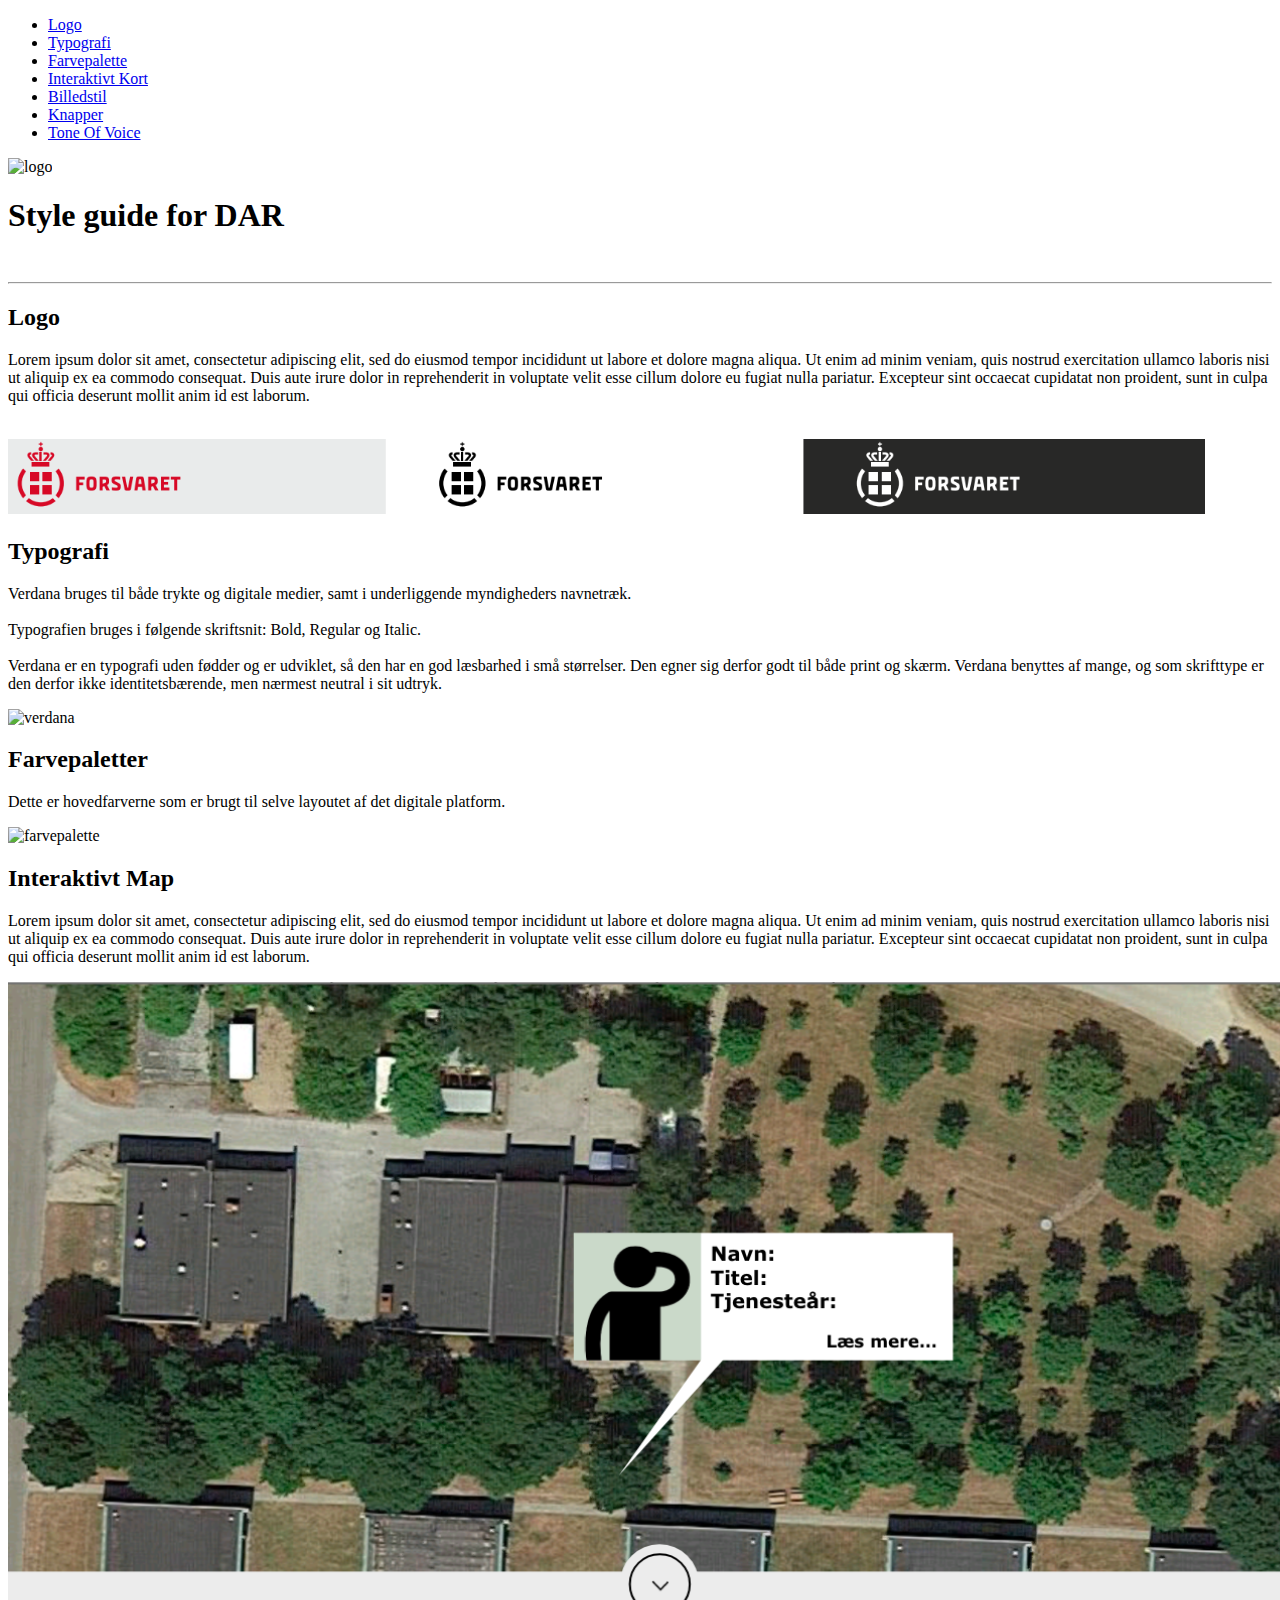
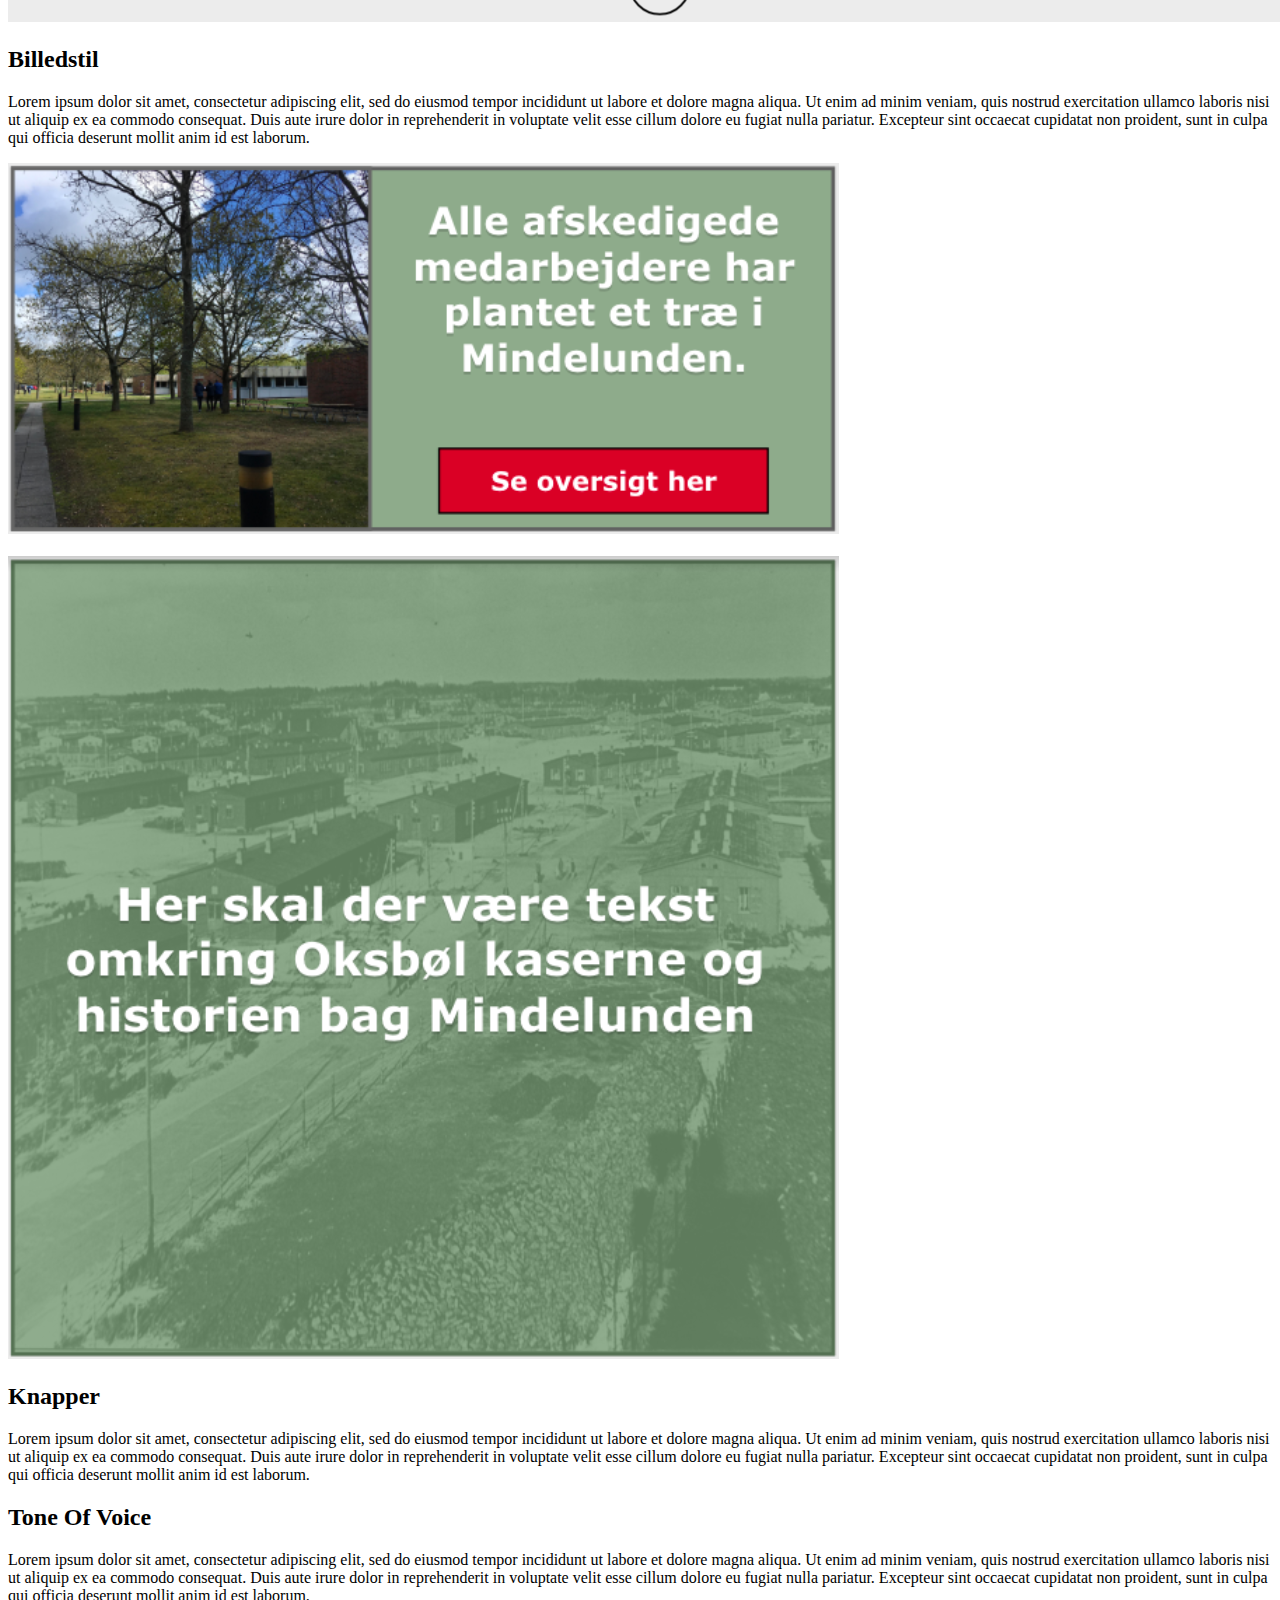
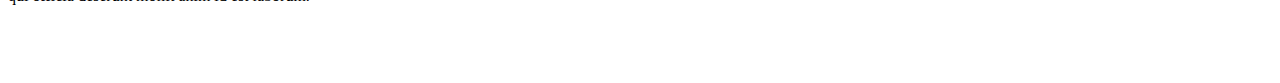
==== styleguide.html @ e0d4618e "styleguide updated(logo)" ====
<!DOCTYPE html>
<html lang="en">

<head>
    <meta charset="UTF-8">
    <title>Styleguide</title>
    <link rel="stylesheet" href="css/styleguide.css">
</head>

<body>
   
                  <ul>
  <li><a href="#logo">Logo</a></li>
  <li><a href="#typografi">Typografi</a></li>
  <li><a href="#farvepalette">Farvepalette</a></li>
  <li><a href="#map">Interaktivt Kort</a></li>
  <li><a href="#billede">Billedstil</a></li>
  <li><a href="#knapper">Knapper</a></li>
  <li><a href="#tone">Tone Of Voice</a></li>
</ul>
    <div class="content">

        <div>
            <img class="logo" src="billeder/Forsvaret%20logo.png" alt="logo">
            
        </div>

        <h1>Style guide for DAR
        </h1><br>
        <hr>
        <a name="logo"><h2>Logo
        </h2></a>
        <p>Lorem ipsum dolor sit amet, consectetur adipiscing elit, sed do eiusmod tempor incididunt ut labore et dolore magna aliqua. Ut enim ad minim veniam, quis nostrud exercitation ullamco laboris nisi ut aliquip ex ea commodo consequat. Duis aute irure dolor in reprehenderit in voluptate velit esse cillum dolore eu fugiat nulla pariatur. Excepteur sint occaecat cupidatat non proident, sunt in culpa qui officia deserunt mollit anim id est laborum.</p> <br>
                    <img class="logoBillede" src="billeder/forskelligelogo.PNG" alt="logo">
        
        <a name="typografi"><h2>Typografi
        </h2></a>
        <p class="typografi">Verdana bruges til både trykte og digitale medier, samt i underliggende myndigheders navnetræk.
            <br> <br>
            Typografien bruges i følgende skriftsnit: Bold, Regular og Italic.
            <br> <br>
            Verdana er en typografi uden fødder og er udviklet, så den har en god læsbarhed i små størrelser. Den egner sig derfor godt til både print og skærm. Verdana benyttes af mange, og som skrifttype er den derfor ikke identitetsbærende, men nærmest neutral i sit udtryk.
        </p>
        <div>
            <img class="verdanaBoks" src="billeder/verdana%20billed.PNG" alt="verdana">
        </div>


<a name="farvepalette"><h2>Farvepaletter
        </h2></a>
        <p>Dette er hovedfarverne som er brugt til selve layoutet af det digitale platform.</p>
        <div>
            <img class="farveBoks" src="billeder/Color%20pallette%20DAR.png" alt="farvepalette">
        </div>

<a name="map"><h2>Interaktivt Map
        </h2></a>
        <p>Lorem ipsum dolor sit amet, consectetur adipiscing elit, sed do eiusmod tempor incididunt ut labore et dolore magna aliqua. Ut enim ad minim veniam, quis nostrud exercitation ullamco laboris nisi ut aliquip ex ea commodo consequat. Duis aute irure dolor in reprehenderit in voluptate velit esse cillum dolore eu fugiat nulla pariatur. Excepteur sint occaecat cupidatat non proident, sunt in culpa qui officia deserunt mollit anim id est laborum.</p>
                                    <img class="interactiveMap" src="billeder/interactivemap.PNG" alt="forsidekasse1">
        
<a name="billede"><h2>Billedstil
        </h2></a>
        <p>Lorem ipsum dolor sit amet, consectetur adipiscing elit, sed do eiusmod tempor incididunt ut labore et dolore magna aliqua. Ut enim ad minim veniam, quis nostrud exercitation ullamco laboris nisi ut aliquip ex ea commodo consequat. Duis aute irure dolor in reprehenderit in voluptate velit esse cillum dolore eu fugiat nulla pariatur. Excepteur sint occaecat cupidatat non proident, sunt in culpa qui officia deserunt mollit anim id est laborum.</p>
                            <img class="billedeKasse1" src="billeder/forsidebilledekasse1.PNG" alt="forsidekasse1">
                            <br> <br>
                            <img class="billedeKasse1" src="billeder/forsidebilledekasse2.PNG" alt="forsidekasse2">      
        
<a name="knapper"><h2>Knapper
        </h2></a>
        <p>Lorem ipsum dolor sit amet, consectetur adipiscing elit, sed do eiusmod tempor incididunt ut labore et dolore magna aliqua. Ut enim ad minim veniam, quis nostrud exercitation ullamco laboris nisi ut aliquip ex ea commodo consequat. Duis aute irure dolor in reprehenderit in voluptate velit esse cillum dolore eu fugiat nulla pariatur. Excepteur sint occaecat cupidatat non proident, sunt in culpa qui officia deserunt mollit anim id est laborum.</p>
<a name="tone"><h2>Tone Of Voice
        </h2></a>
        <p>Lorem ipsum dolor sit amet, consectetur adipiscing elit, sed do eiusmod tempor incididunt ut labore et dolore magna aliqua. Ut enim ad minim veniam, quis nostrud exercitation ullamco laboris nisi ut aliquip ex ea commodo consequat. Duis aute irure dolor in reprehenderit in voluptate velit esse cillum dolore eu fugiat nulla pariatur. Excepteur sint occaecat cupidatat non proident, sunt in culpa qui officia deserunt mollit anim id est laborum.</p>

    </div>
    <br><br><br>
</body>

</html>
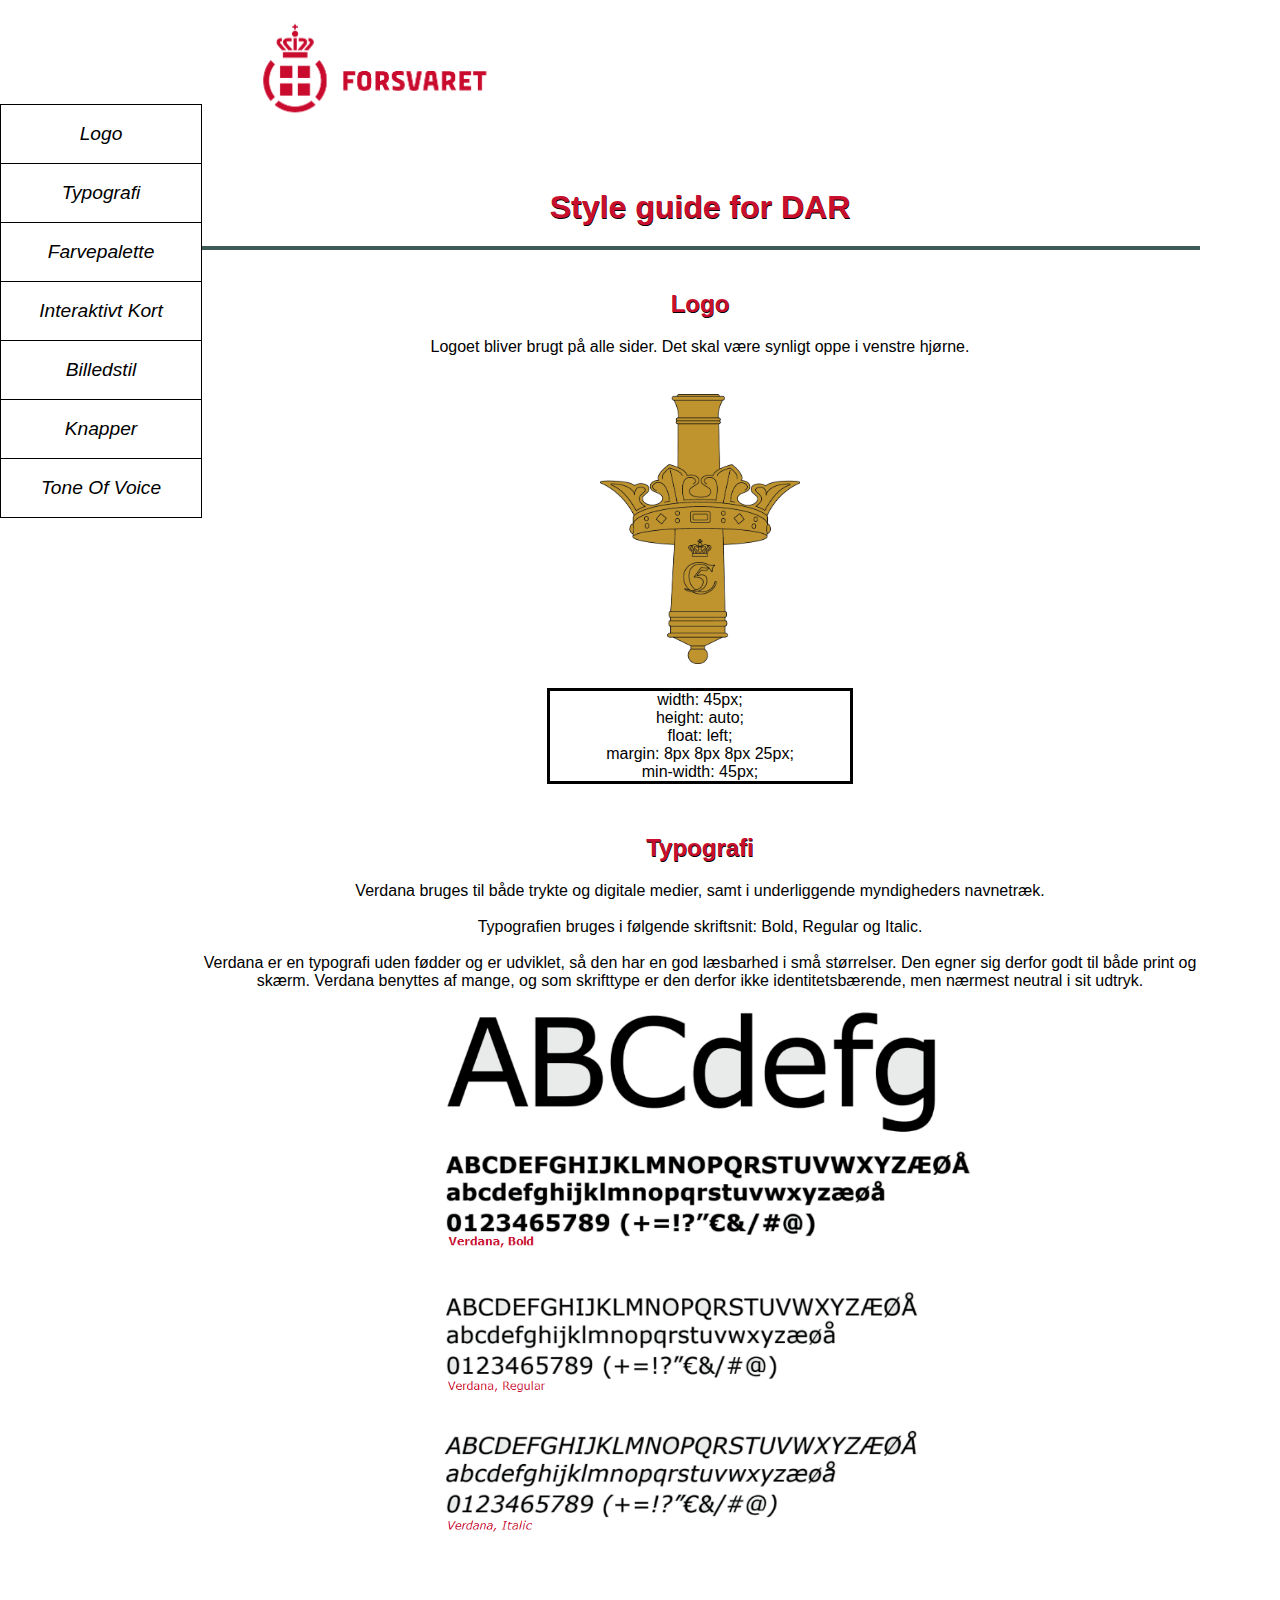
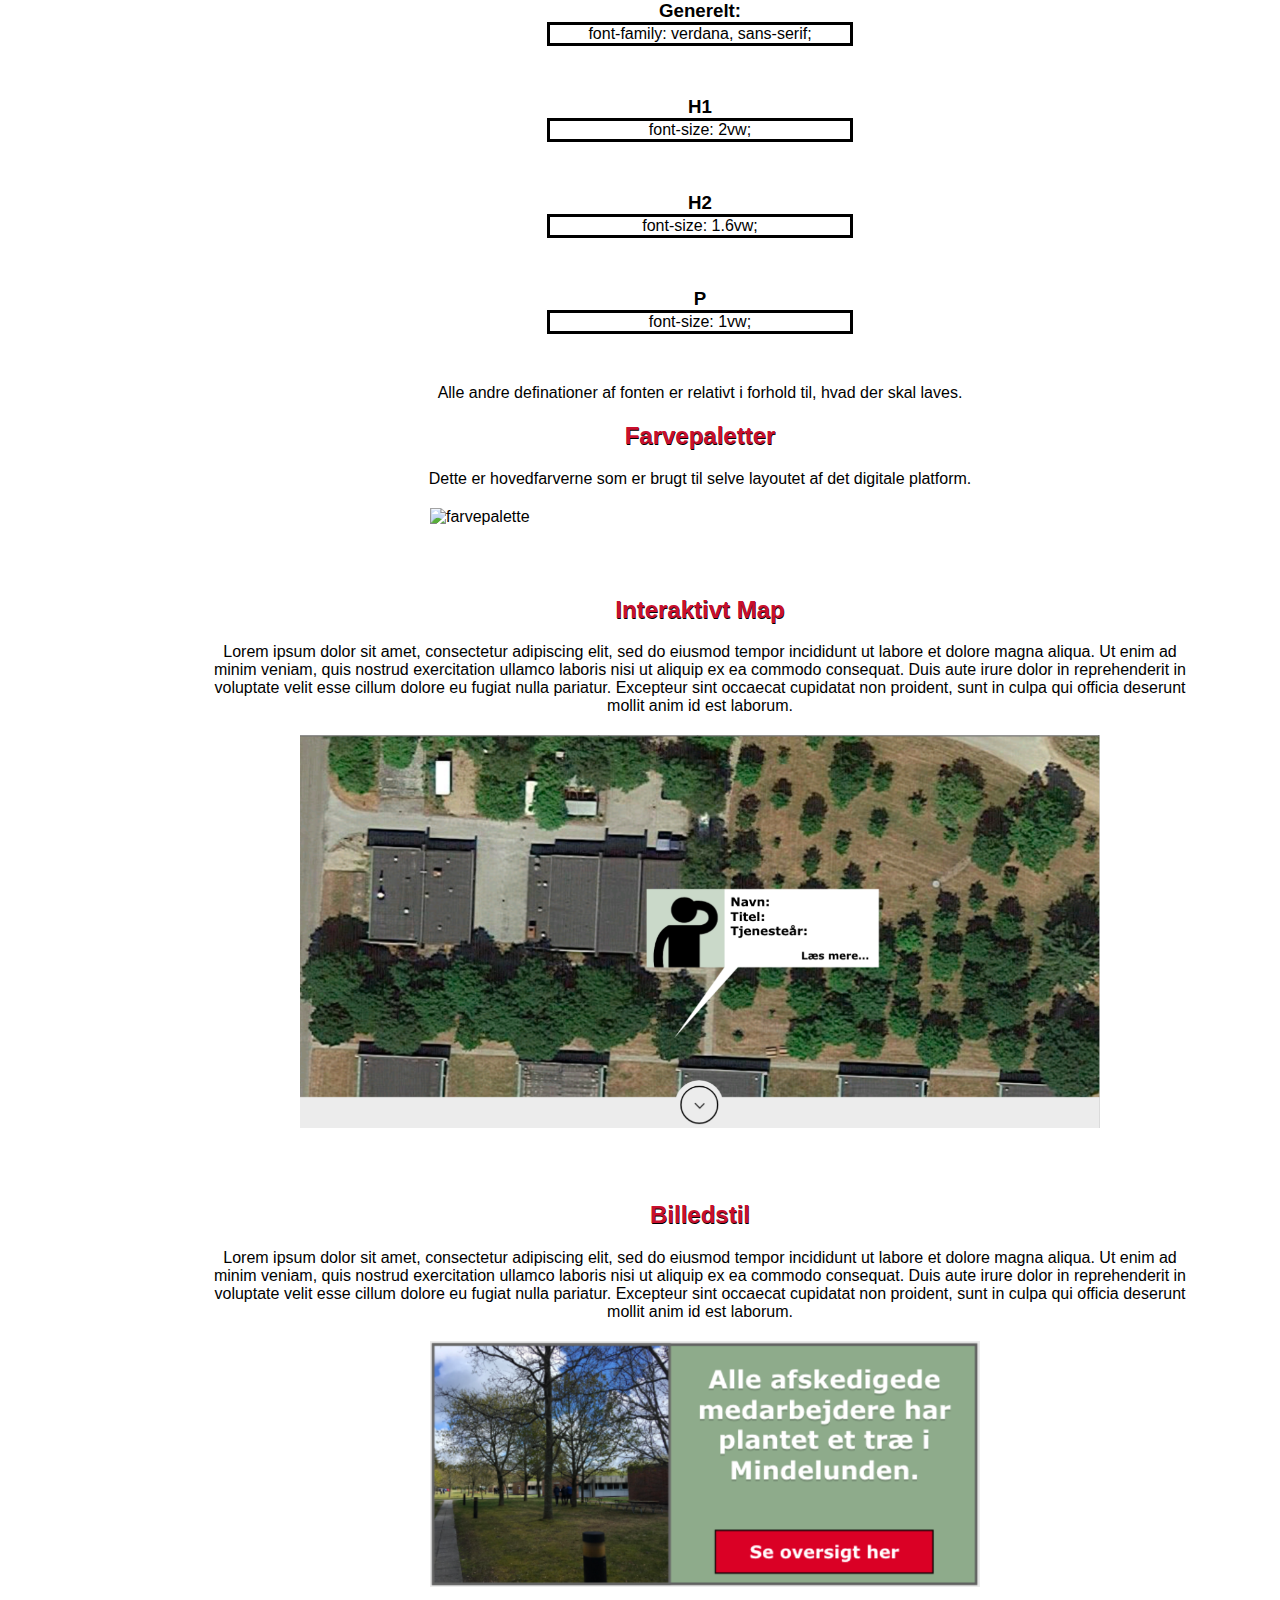
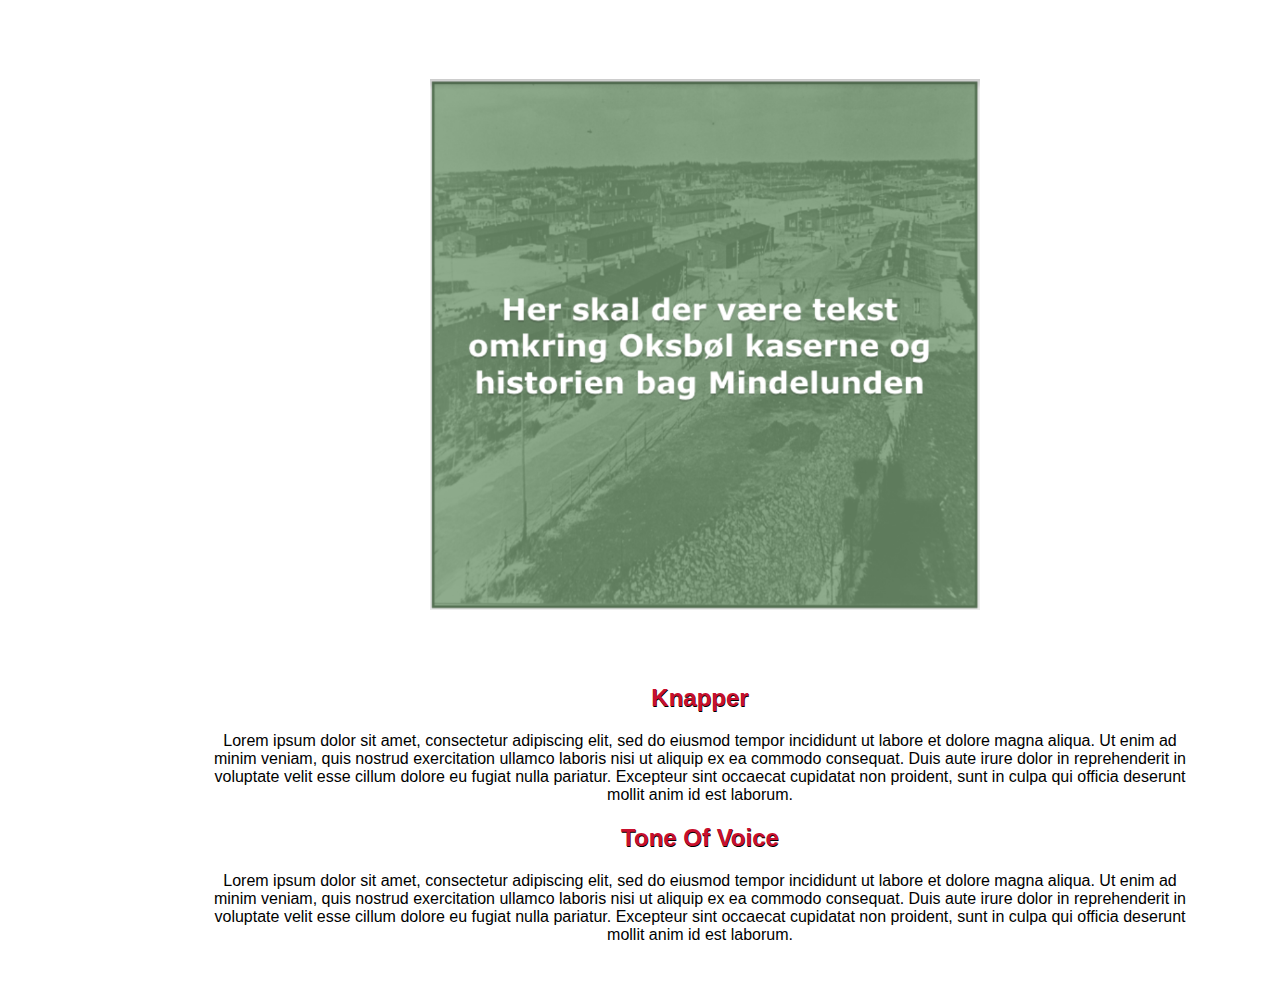
==== commit 8b19f275: "Rettelser til style guide" ====
--- a/styleguide.html
+++ b/styleguide.html
@@ -1,27 +1,28 @@
 <!DOCTYPE html>
-<html lang="en">
+<html lang="da">
 
 <head>
     <meta charset="UTF-8">
     <title>Styleguide</title>
-    <link rel="stylesheet" href="css/styleguide.css">
+    <link rel="stylesheet" href="CSS/styleguide.css">
 </head>
 
 <body>
    
-                  <ul>
-  <li><a href="#logo">Logo</a></li>
-  <li><a href="#typografi">Typografi</a></li>
-  <li><a href="#farvepalette">Farvepalette</a></li>
-  <li><a href="#map">Interaktivt Kort</a></li>
-  <li><a href="#billede">Billedstil</a></li>
-  <li><a href="#knapper">Knapper</a></li>
-  <li><a href="#tone">Tone Of Voice</a></li>
-</ul>
+    <ul>
+      <li><a href="#logo">Logo</a></li>
+      <li><a href="#typografi">Typografi</a></li>
+      <li><a href="#farvepalette">Farvepalette</a></li>
+      <li><a href="#map">Interaktivt Kort</a></li>
+      <li><a href="#billede">Billedstil</a></li>
+      <li><a href="#knapper">Knapper</a></li>
+      <li><a href="#tone">Tone Of Voice</a></li>
+    </ul>
+    
     <div class="content">
 
         <div>
-            <img class="logo" src="billeder/Forsvaret%20logo.png" alt="logo">
+            <img class="logo" src="Billeder/Forsvaret-logo.png" alt="logo">
             
         </div>
 
@@ -30,8 +31,16 @@
         <hr>
         <a name="logo"><h2>Logo
         </h2></a>
-        <p>Lorem ipsum dolor sit amet, consectetur adipiscing elit, sed do eiusmod tempor incididunt ut labore et dolore magna aliqua. Ut enim ad minim veniam, quis nostrud exercitation ullamco laboris nisi ut aliquip ex ea commodo consequat. Duis aute irure dolor in reprehenderit in voluptate velit esse cillum dolore eu fugiat nulla pariatur. Excepteur sint occaecat cupidatat non proident, sunt in culpa qui officia deserunt mollit anim id est laborum.</p> <br>
-                    <img class="logoBillede" src="billeder/forskelligelogo.PNG" alt="logo">
+        <p>Logoet bliver brugt på alle sider. Det skal være synligt oppe i venstre hjørne.</p> <br>
+        
+        <img class="logoBillede" src="Billeder/dar-logo.png" alt="logo">
+        <div class="logo-kode">
+            <p>width: 45px; <br>
+            height: auto; <br>
+            float: left; <br>
+            margin: 8px 8px 8px 25px; <br>
+            min-width: 45px;</p>
+       </div>
         
         <a name="typografi"><h2>Typografi
         </h2></a>
@@ -42,9 +51,25 @@
             Verdana er en typografi uden fødder og er udviklet, så den har en god læsbarhed i små størrelser. Den egner sig derfor godt til både print og skærm. Verdana benyttes af mange, og som skrifttype er den derfor ikke identitetsbærende, men nærmest neutral i sit udtryk.
         </p>
         <div>
-            <img class="verdanaBoks" src="billeder/verdana%20billed.PNG" alt="verdana">
+            <img class="verdanaBoks" src="Billeder/verdana-billed.PNG">
         </div>
-
+        <h3>Generelt:</h3>
+        <div class="typo-kode">
+            <p>font-family: verdana, sans-serif;</p>
+        </div>
+        <h3>H1</h3>
+        <div class="typo-kode">
+            <p>font-size: 2vw;</p>
+        </div>
+        <h3>H2</h3>
+        <div class="typo-kode">
+            <p>font-size: 1.6vw;</p>
+        </div>
+        <h3>P</h3>
+        <div class="typo-kode">
+            <p>font-size: 1vw;</p>
+        </div>
+        <p>Alle andre definationer af fonten er relativt i forhold til, hvad der skal laves.</p>
 
 <a name="farvepalette"><h2>Farvepaletter
         </h2></a>
@@ -56,7 +81,8 @@
 <a name="map"><h2>Interaktivt Map
         </h2></a>
         <p>Lorem ipsum dolor sit amet, consectetur adipiscing elit, sed do eiusmod tempor incididunt ut labore et dolore magna aliqua. Ut enim ad minim veniam, quis nostrud exercitation ullamco laboris nisi ut aliquip ex ea commodo consequat. Duis aute irure dolor in reprehenderit in voluptate velit esse cillum dolore eu fugiat nulla pariatur. Excepteur sint occaecat cupidatat non proident, sunt in culpa qui officia deserunt mollit anim id est laborum.</p>
-                                    <img class="interactiveMap" src="billeder/interactivemap.PNG" alt="forsidekasse1">
+        
+        <img class="interactiveMap" src="billeder/interactivemap.PNG" alt="forsidekasse1">
         
 <a name="billede"><h2>Billedstil
         </h2></a>
--- a/CSS/styleguide.css
+++ b/CSS/styleguide.css
@@ -0,0 +1,173 @@
+/* generel side
+ * 
+ */
+body {
+
+    font-family: verdana, sans-serif;
+    margin-left: 10%;
+
+}
+
+html {
+    scroll-behavior: smooth
+}
+
+
+.content {
+    max-width: 1000px;
+    background: white;
+    margin: auto;
+}
+
+
+.logo {
+    width: 35%
+}
+
+
+hr {
+    margin: auto;
+    margin-bottom: 4%;
+    margin-top: -2%;
+    display: block;
+    border-style: solid;
+    border-width: 2px;
+    color: #3f5b58;
+}
+
+h1 {
+    text-align: center;
+    margin-top: 50px;
+    color: #c8102e;
+    font-weight: bold;
+    text-shadow: 0.5px 0.5px 0.5px black;
+
+}
+
+h2 {
+    text-align: center;
+    color: #c8102e;
+    font-weight: bold;
+    text-shadow: 0.5px 0.5px 0.5px black;
+
+}
+
+.typografi {
+    text-align: center;
+}
+
+p {
+    text-align: center;
+    margin: auto;
+
+}
+
+/* farvepaletten
+ * 
+ */
+.farveBoks {
+    width: 55%;
+    margin-left: 23%;
+    margin-top: 20px;
+    margin-bottom: 50px;
+}
+
+/* typografi billede
+ * 
+ */
+.verdanaBoks {
+    width: 55%;
+    margin-left: 23%;
+    margin-top: 20px;
+    margin-bottom: 50px;
+    padding-top:
+}
+
+.billedeKasse1 {
+    width: 55%;
+    margin-left: 23%;
+    margin-top: 20px;
+    margin-bottom: 50px;
+}
+
+.logoBillede{
+    width: 20%;
+    margin-top: 20px;
+    margin-bottom: 2%;
+    margin-left: 40%;
+}
+
+.interactiveMap {
+    width: 80%;
+    margin-left: 10%;
+    margin-top: 20px;
+    margin-bottom: 50px;
+}
+
+ul {
+    list-style-type: none;
+    margin-left: -10%;
+    padding: 0;
+    width: 200px;
+    background-color: #ffffff;
+    float: left;
+    margin-top: 7.5%;
+    font-style: italic;
+    position: fixed;
+}
+
+li a {
+    display: block;
+    color: #000;
+    padding: 18px 20px;
+    text-decoration: none;
+    font-size: 1.5vw;
+
+
+}
+
+li a.active {
+    background-color: #c8102e;
+    color: white;
+}
+
+li a:hover:not(.active) {
+    background-color: #c8102e;
+    color: white;
+}
+
+ul {
+    border: 1px solid #000000;
+}
+
+li {
+    text-align: center;
+    border-bottom: 1px solid #000000;
+}
+
+li:last-child {
+    border-bottom: none;
+}
+
+
+
+/*kode om koden*/
+
+
+
+.logo-kode {
+    width: 30%;
+    margin: 0 auto;
+    border: solid;
+    margin-bottom: 5%;
+}
+.typo-kode {
+    width: 30%;
+    margin: 0 auto;
+    border: solid;
+    margin-bottom: 5%;
+}
+h3 {
+    text-align: center;
+    margin: 0 auto;
+}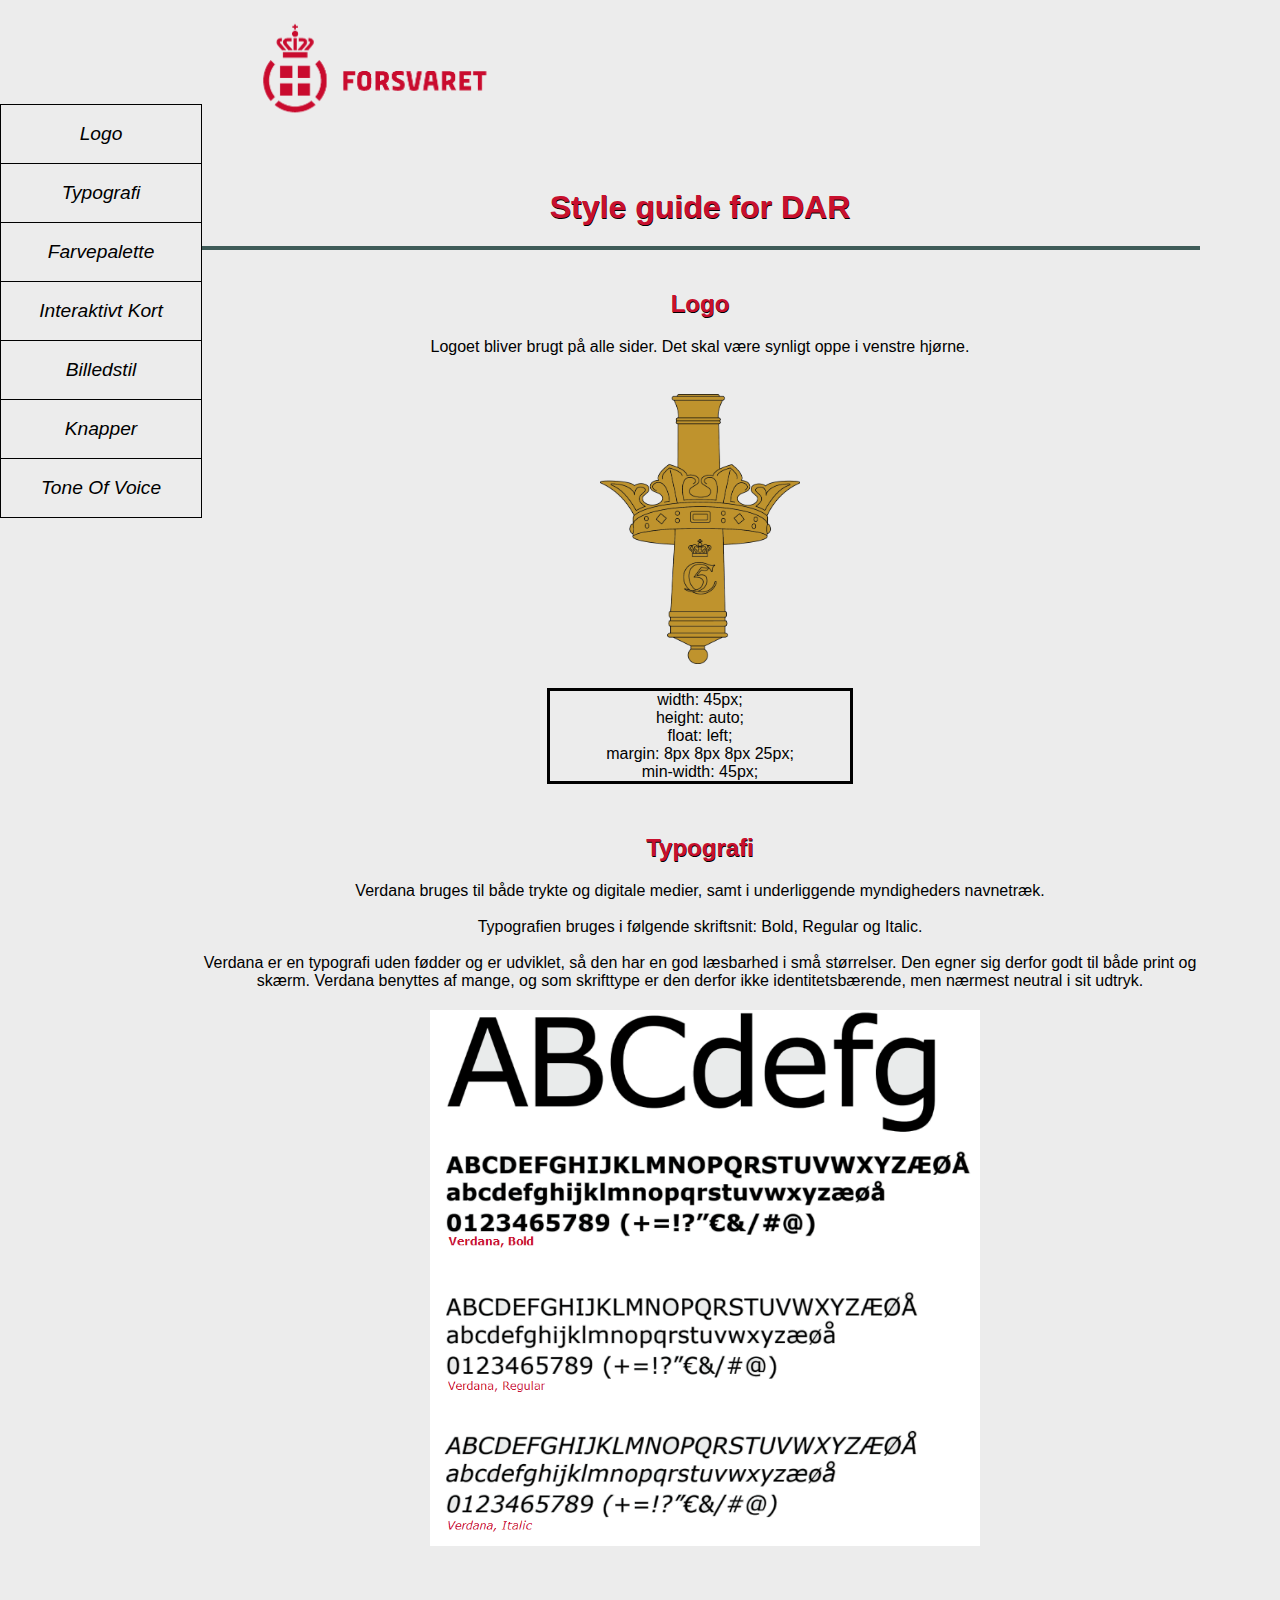
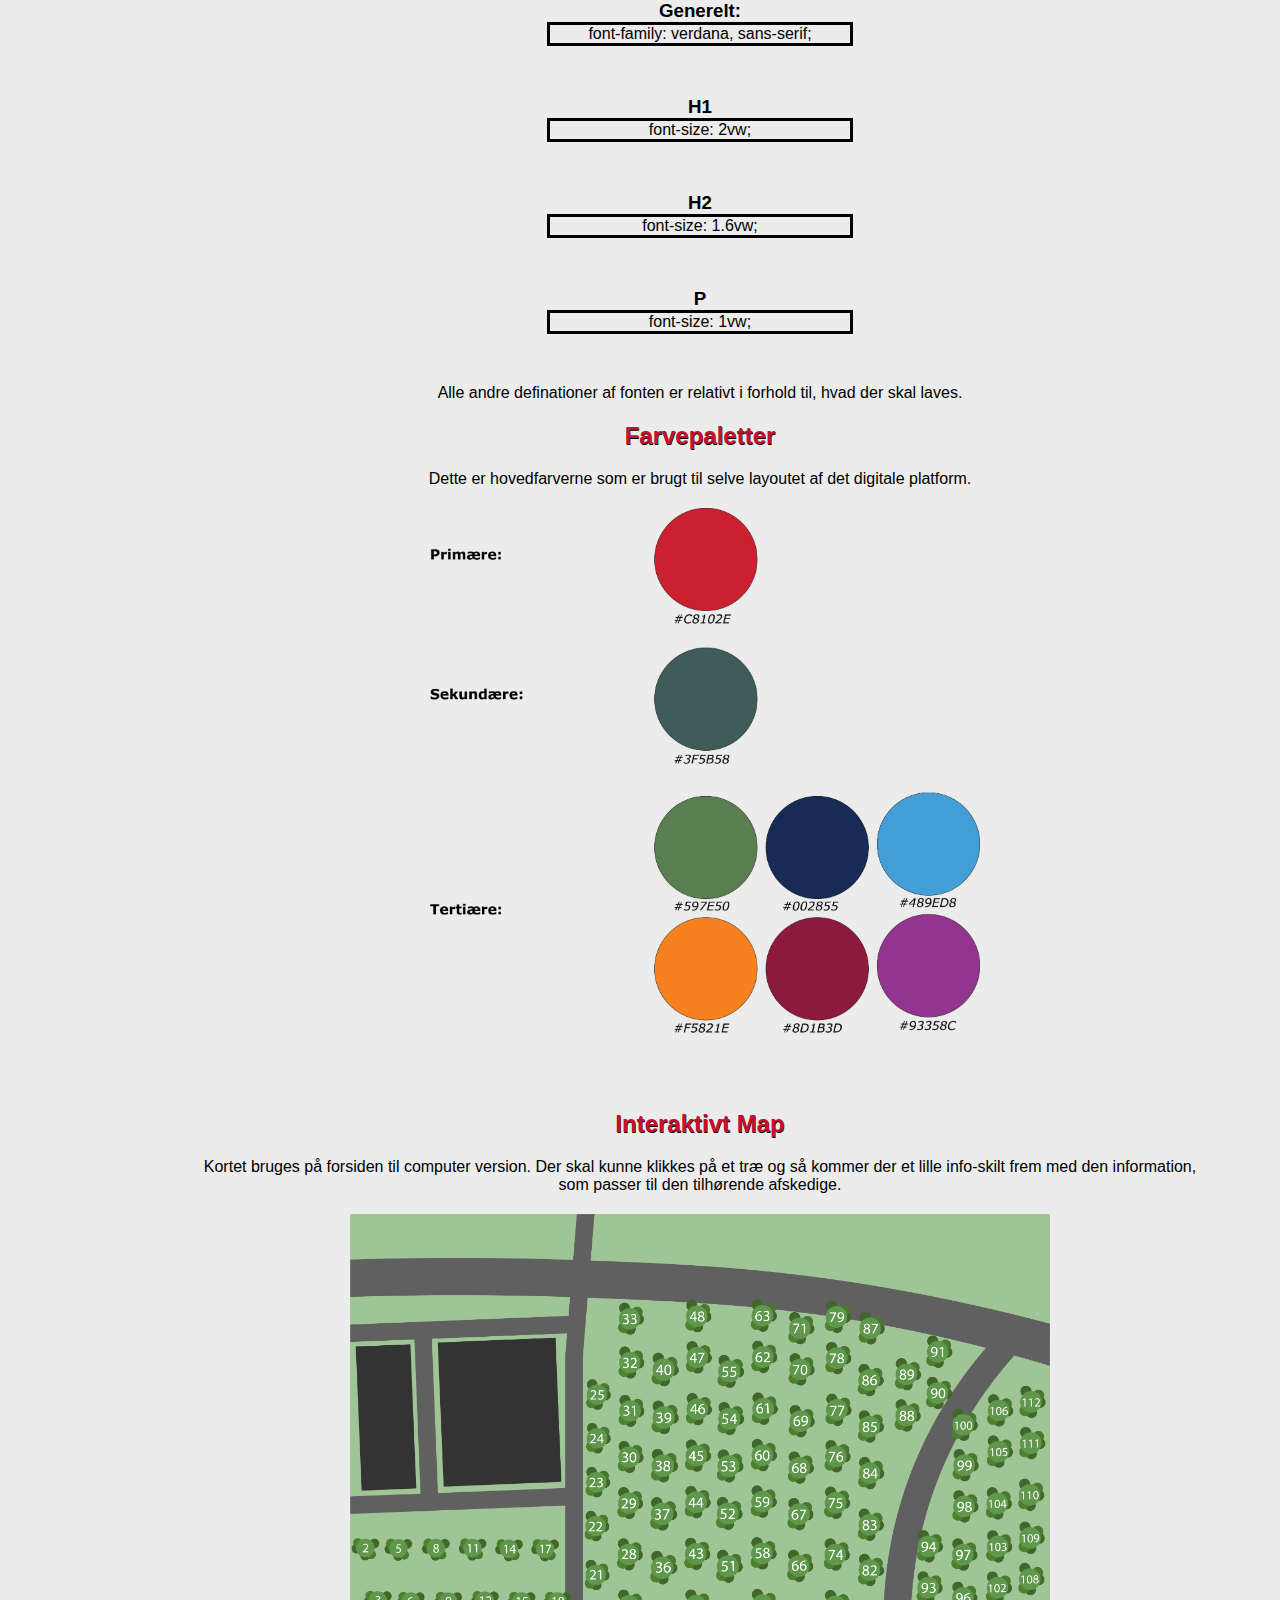
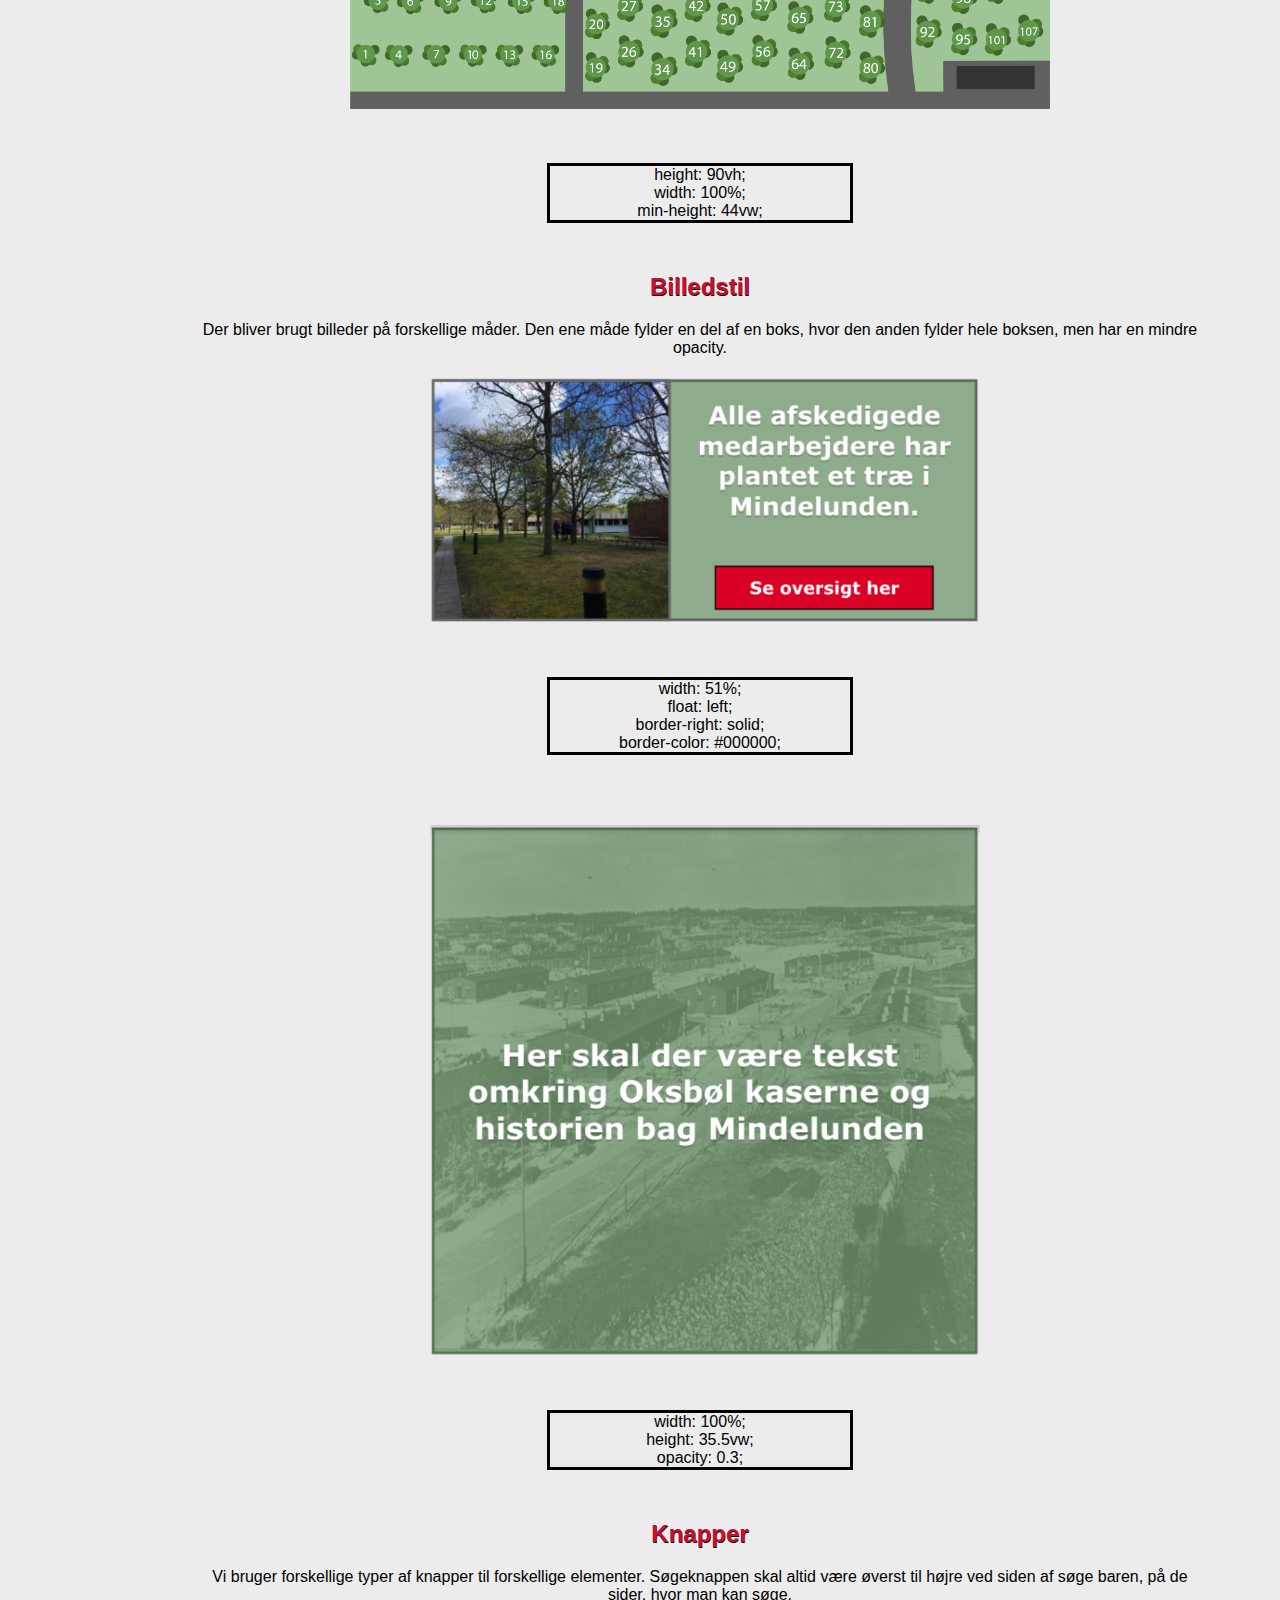
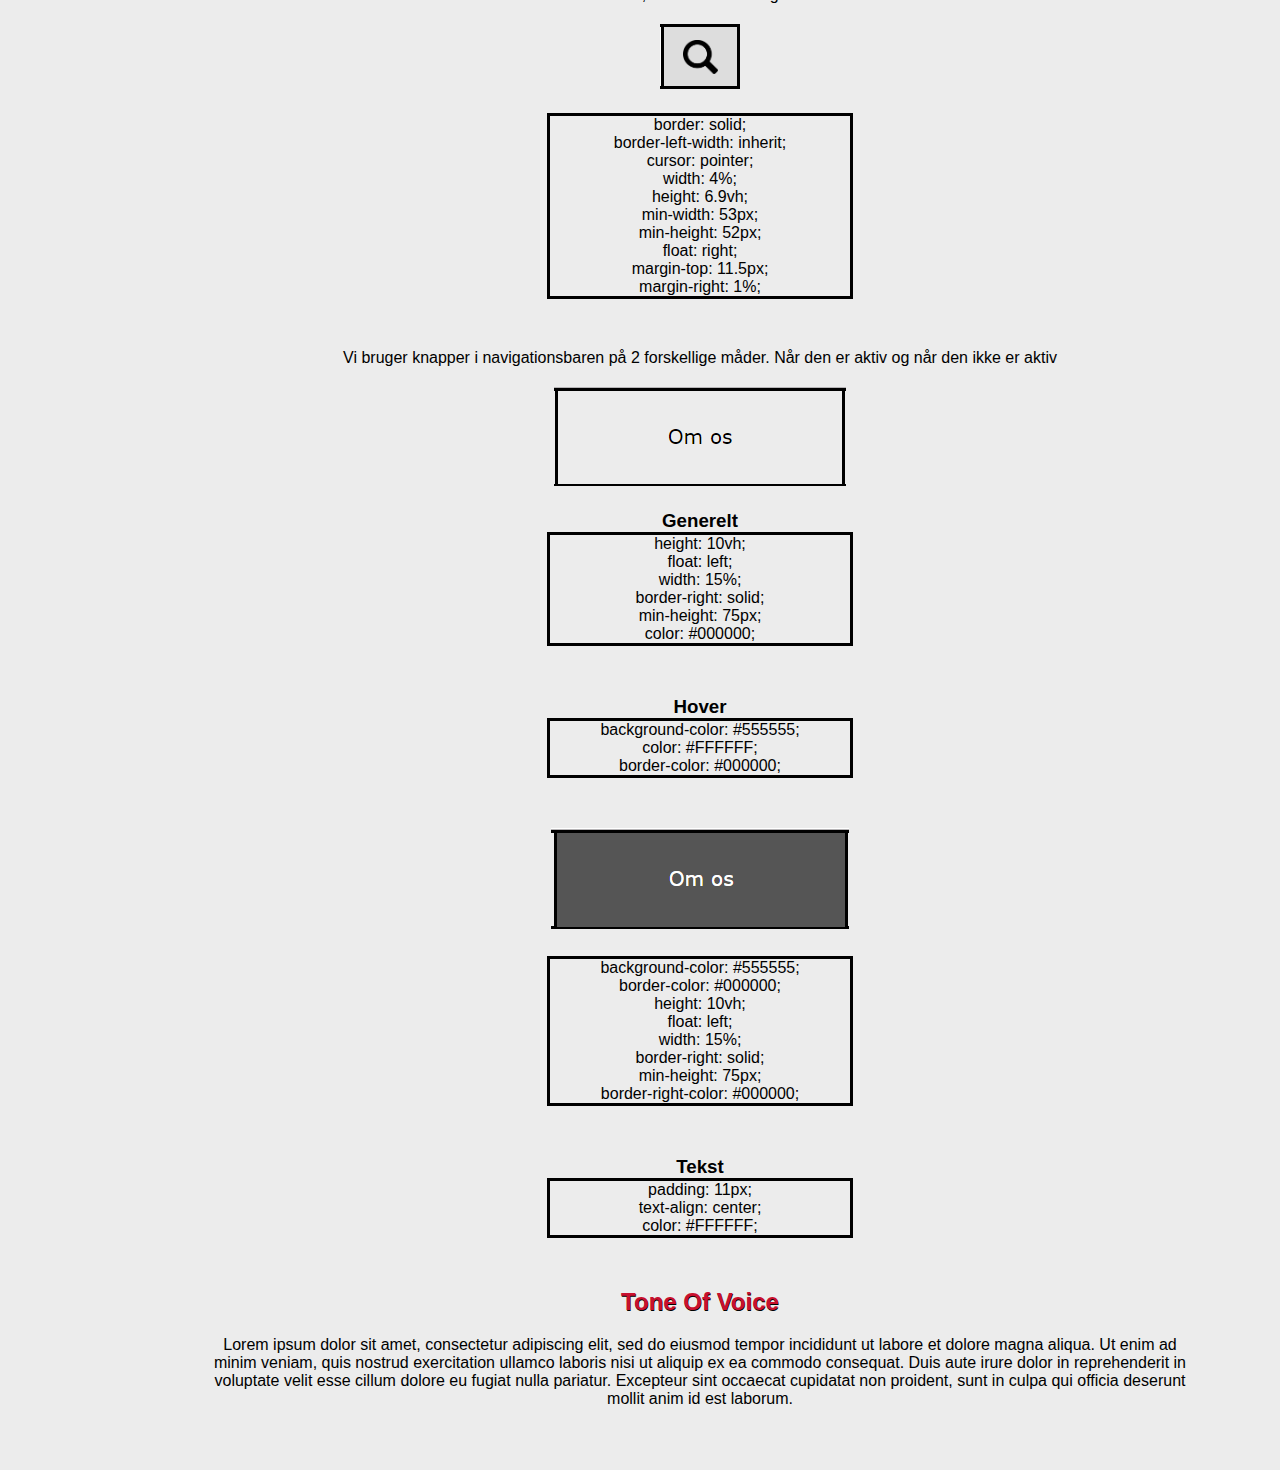
==== commit 7b0b7653: "Ændringer til styleguide" ====
--- a/styleguide.html
+++ b/styleguide.html
@@ -34,7 +34,7 @@
         <p>Logoet bliver brugt på alle sider. Det skal være synligt oppe i venstre hjørne.</p> <br>
         
         <img class="logoBillede" src="Billeder/dar-logo.png" alt="logo">
-        <div class="logo-kode">
+        <div class="kode-boks">
             <p>width: 45px; <br>
             height: auto; <br>
             float: left; <br>
@@ -54,19 +54,19 @@
             <img class="verdanaBoks" src="Billeder/verdana-billed.PNG">
         </div>
         <h3>Generelt:</h3>
-        <div class="typo-kode">
+        <div class="kode-boks">
             <p>font-family: verdana, sans-serif;</p>
         </div>
         <h3>H1</h3>
-        <div class="typo-kode">
+        <div class="kode-boks">
             <p>font-size: 2vw;</p>
         </div>
         <h3>H2</h3>
-        <div class="typo-kode">
+        <div class="kode-boks">
             <p>font-size: 1.6vw;</p>
         </div>
         <h3>P</h3>
-        <div class="typo-kode">
+        <div class="kode-boks">
             <p>font-size: 1vw;</p>
         </div>
         <p>Alle andre definationer af fonten er relativt i forhold til, hvad der skal laves.</p>
@@ -75,25 +75,109 @@
         </h2></a>
         <p>Dette er hovedfarverne som er brugt til selve layoutet af det digitale platform.</p>
         <div>
-            <img class="farveBoks" src="billeder/Color%20pallette%20DAR.png" alt="farvepalette">
+            <img class="farveBoks" src="Billeder/Color-pallette-DAR.png" alt="farvepalette">
         </div>
 
 <a name="map"><h2>Interaktivt Map
         </h2></a>
-        <p>Lorem ipsum dolor sit amet, consectetur adipiscing elit, sed do eiusmod tempor incididunt ut labore et dolore magna aliqua. Ut enim ad minim veniam, quis nostrud exercitation ullamco laboris nisi ut aliquip ex ea commodo consequat. Duis aute irure dolor in reprehenderit in voluptate velit esse cillum dolore eu fugiat nulla pariatur. Excepteur sint occaecat cupidatat non proident, sunt in culpa qui officia deserunt mollit anim id est laborum.</p>
-        
-        <img class="interactiveMap" src="billeder/interactivemap.PNG" alt="forsidekasse1">
+        <p>Kortet bruges på forsiden til computer version. Der skal kunne klikkes på et træ og så kommer der et lille info-skilt frem med den information, som passer til den tilhørende afskedige.</p>
+        <img class="interactiveMap" src="Billeder/map.png">
+        <div class="kode-boks">
+            <p>height: 90vh;<br>
+            width: 100%;<br>
+            min-height: 44vw;</p>
+        </div>
         
 <a name="billede"><h2>Billedstil
         </h2></a>
-        <p>Lorem ipsum dolor sit amet, consectetur adipiscing elit, sed do eiusmod tempor incididunt ut labore et dolore magna aliqua. Ut enim ad minim veniam, quis nostrud exercitation ullamco laboris nisi ut aliquip ex ea commodo consequat. Duis aute irure dolor in reprehenderit in voluptate velit esse cillum dolore eu fugiat nulla pariatur. Excepteur sint occaecat cupidatat non proident, sunt in culpa qui officia deserunt mollit anim id est laborum.</p>
-                            <img class="billedeKasse1" src="billeder/forsidebilledekasse1.PNG" alt="forsidekasse1">
-                            <br> <br>
-                            <img class="billedeKasse1" src="billeder/forsidebilledekasse2.PNG" alt="forsidekasse2">      
+        <p>Der bliver brugt billeder på forskellige måder. Den ene måde fylder en del af en boks, hvor den anden fylder hele boksen, men har en mindre opacity.</p>
+                        
+        <img class="billedeKasse1" src="billeder/forsidebilledekasse1.PNG" alt="forsidekasse1">
+        <div class="kode-boks">
+            <p>
+                width: 51%;<br>
+                float: left;<br>
+                border-right: solid;<br>
+                border-color: #000000;
+            </p>
+        </div>
+
+        <img class="billedeKasse1" src="billeder/forsidebilledekasse2.PNG" alt="forsidekasse2">
+        <div class="kode-boks">
+            <p>
+                width: 100%;<br>
+                height: 35.5vw;<br>
+                opacity: 0.3;
+            </p>
+        </div>      
         
 <a name="knapper"><h2>Knapper
         </h2></a>
-        <p>Lorem ipsum dolor sit amet, consectetur adipiscing elit, sed do eiusmod tempor incididunt ut labore et dolore magna aliqua. Ut enim ad minim veniam, quis nostrud exercitation ullamco laboris nisi ut aliquip ex ea commodo consequat. Duis aute irure dolor in reprehenderit in voluptate velit esse cillum dolore eu fugiat nulla pariatur. Excepteur sint occaecat cupidatat non proident, sunt in culpa qui officia deserunt mollit anim id est laborum.</p>
+        <p>Vi bruger forskellige typer af knapper til forskellige elementer. Søgeknappen skal altid være øverst til højre ved siden af søge baren, på de sider, hvor man kan søge.</p>
+        <div class="knap">
+            <img src="Billeder/search-knap.png" alt="Søgeknap">
+        </div>
+        <div class="kode-boks">
+            border: solid;<br>
+            border-left-width: inherit;<br>
+            cursor: pointer;<br>
+            width: 4%;<br>
+            height: 6.9vh;<br>
+            min-width: 53px;<br>
+            min-height: 52px;<br>
+            float: right;<br>
+            margin-top: 11.5px;<br>
+             margin-right: 1%;
+        </div>
+        <p>Vi bruger knapper i navigationsbaren på 2 forskellige måder. Når den er aktiv og når den ikke er aktiv</p>
+        <div class="knap">
+            <img src="Billeder/om-os-knap.png" alt="Om os knap">
+        </div>
+        <h3>Generelt</h3>
+        <div class="kode-boks">
+            <p>
+                height: 10vh;<br>
+                float: left;<br>
+                width: 15%;<br>
+                border-right: solid;<br>
+                min-height: 75px;<br>
+                color: #000000;
+            </p>
+        </div>
+        <h3>Hover</h3>
+        <div class="kode-boks">
+            <p>
+                background-color: #555555; <br>
+                color: #FFFFFF;<br>
+                border-color: #000000;
+            </p>
+        </div>
+        <div class="knap">
+            <img src="Billeder/om-os-aktiv-knap.png" alt="Om os aktiv knap">
+        </div>
+        <div class="kode-boks">
+            <p>
+                background-color: #555555;<br>
+                border-color: #000000;<br>
+                height: 10vh;<br>
+                float: left;<br>
+                width: 15%;<br>
+                border-right: solid;<br>
+                min-height: 75px;<br>
+                border-right-color: #000000;
+            </p>
+        </div>
+        <h3>Tekst</h3>
+        <div class="kode-boks">
+            <p>
+                padding: 11px;<br>
+                text-align: center;<br>
+                color: #FFFFFF;
+            </p>
+        </div>
+        
+        
+        
 <a name="tone"><h2>Tone Of Voice
         </h2></a>
         <p>Lorem ipsum dolor sit amet, consectetur adipiscing elit, sed do eiusmod tempor incididunt ut labore et dolore magna aliqua. Ut enim ad minim veniam, quis nostrud exercitation ullamco laboris nisi ut aliquip ex ea commodo consequat. Duis aute irure dolor in reprehenderit in voluptate velit esse cillum dolore eu fugiat nulla pariatur. Excepteur sint occaecat cupidatat non proident, sunt in culpa qui officia deserunt mollit anim id est laborum.</p>
--- a/CSS/styleguide.css
+++ b/CSS/styleguide.css
@@ -2,7 +2,7 @@
  * 
  */
 body {
-
+    background-color: #ECECEC;
     font-family: verdana, sans-serif;
     margin-left: 10%;
 
@@ -15,7 +15,6 @@
 
 .content {
     max-width: 1000px;
-    background: white;
     margin: auto;
 }
 
@@ -98,8 +97,8 @@
 }
 
 .interactiveMap {
-    width: 80%;
-    margin-left: 10%;
+    width: 70%;
+    margin-left: 15%;
     margin-top: 20px;
     margin-bottom: 50px;
 }
@@ -109,7 +108,7 @@
     margin-left: -10%;
     padding: 0;
     width: 200px;
-    background-color: #ffffff;
+    background-color: #ECECEC;
     float: left;
     margin-top: 7.5%;
     font-style: italic;
@@ -151,23 +150,23 @@
 
 
 
-/*kode om koden*/
+/*kode om CSS til de forskellige elementer*/
 
 
 
-.logo-kode {
+.kode-boks {
     width: 30%;
     margin: 0 auto;
     border: solid;
     margin-bottom: 5%;
-}
-.typo-kode {
-    width: 30%;
-    margin: 0 auto;
-    border: solid;
-    margin-bottom: 5%;
+    text-align: center;
 }
 h3 {
     text-align: center;
     margin: 0 auto;
+}
+.knap {
+    text-align: center;
+    margin-top: 2%;
+    margin-bottom: 2%;
 }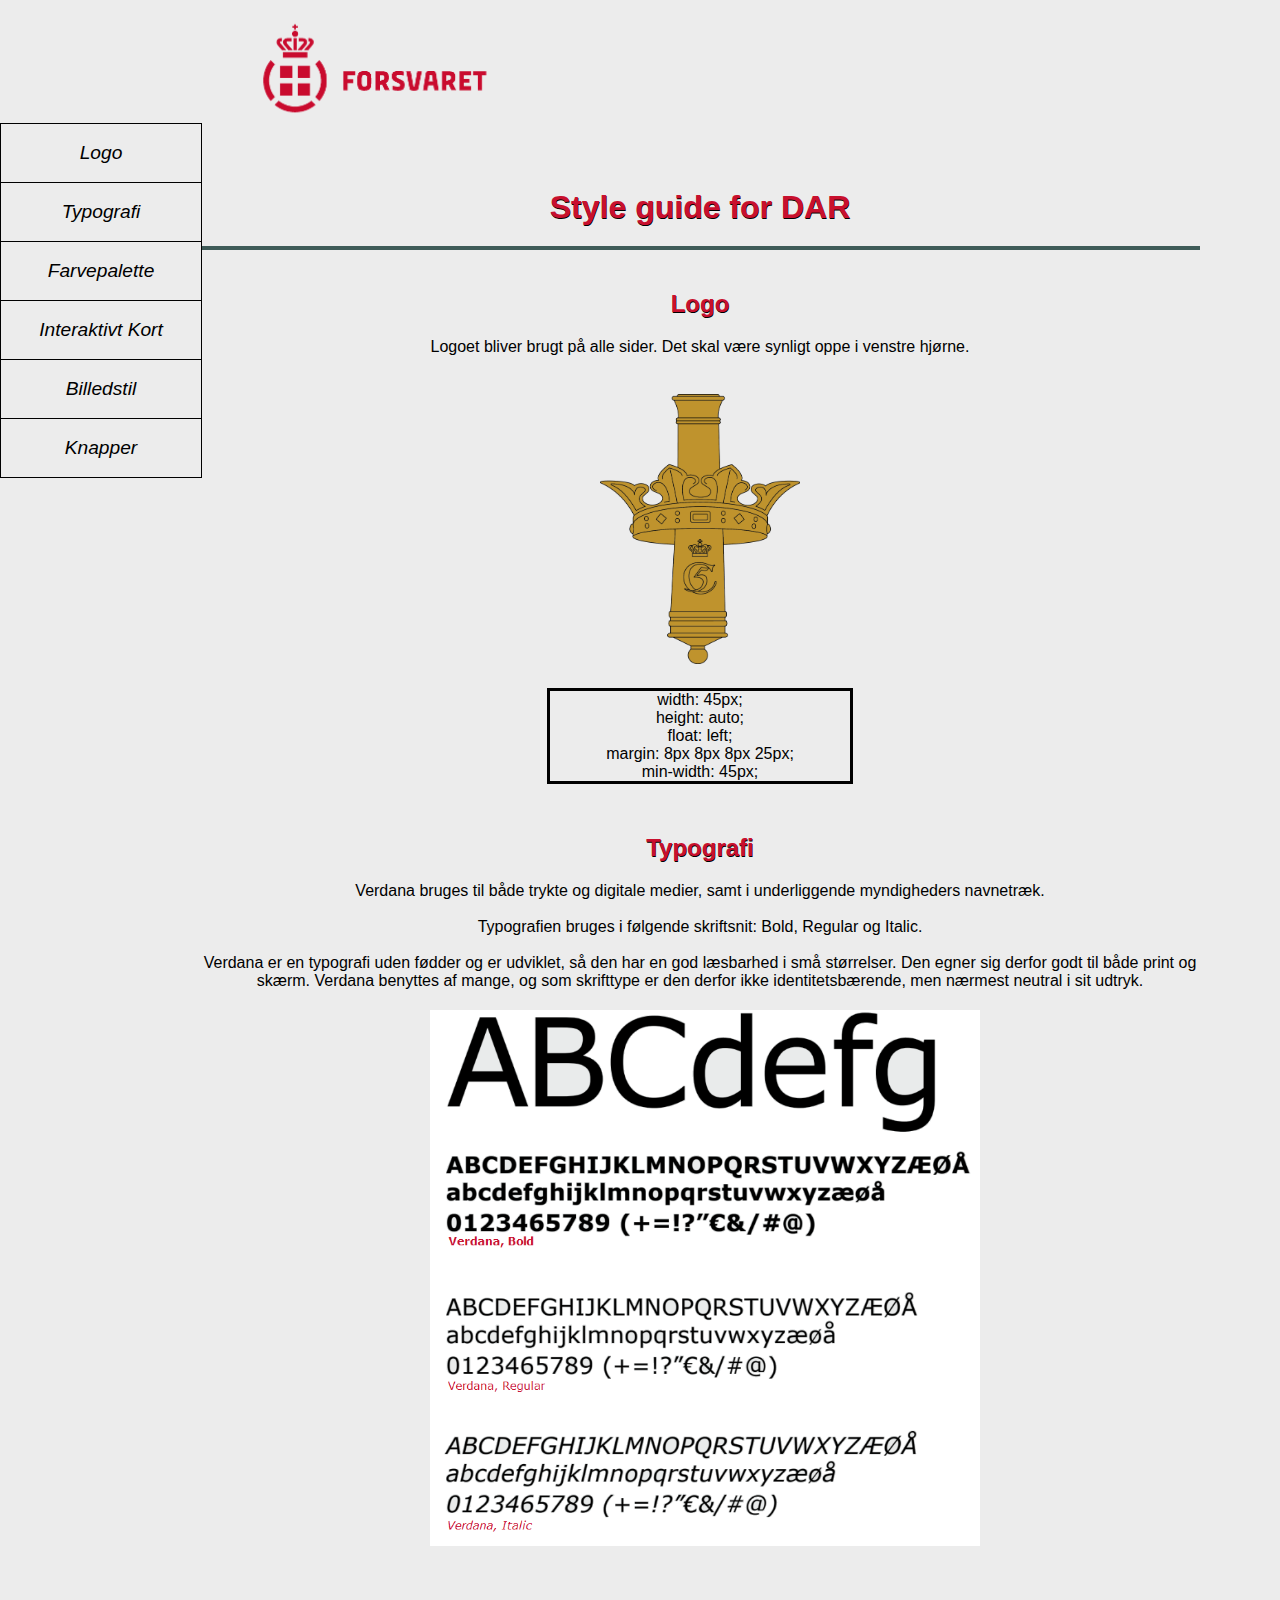
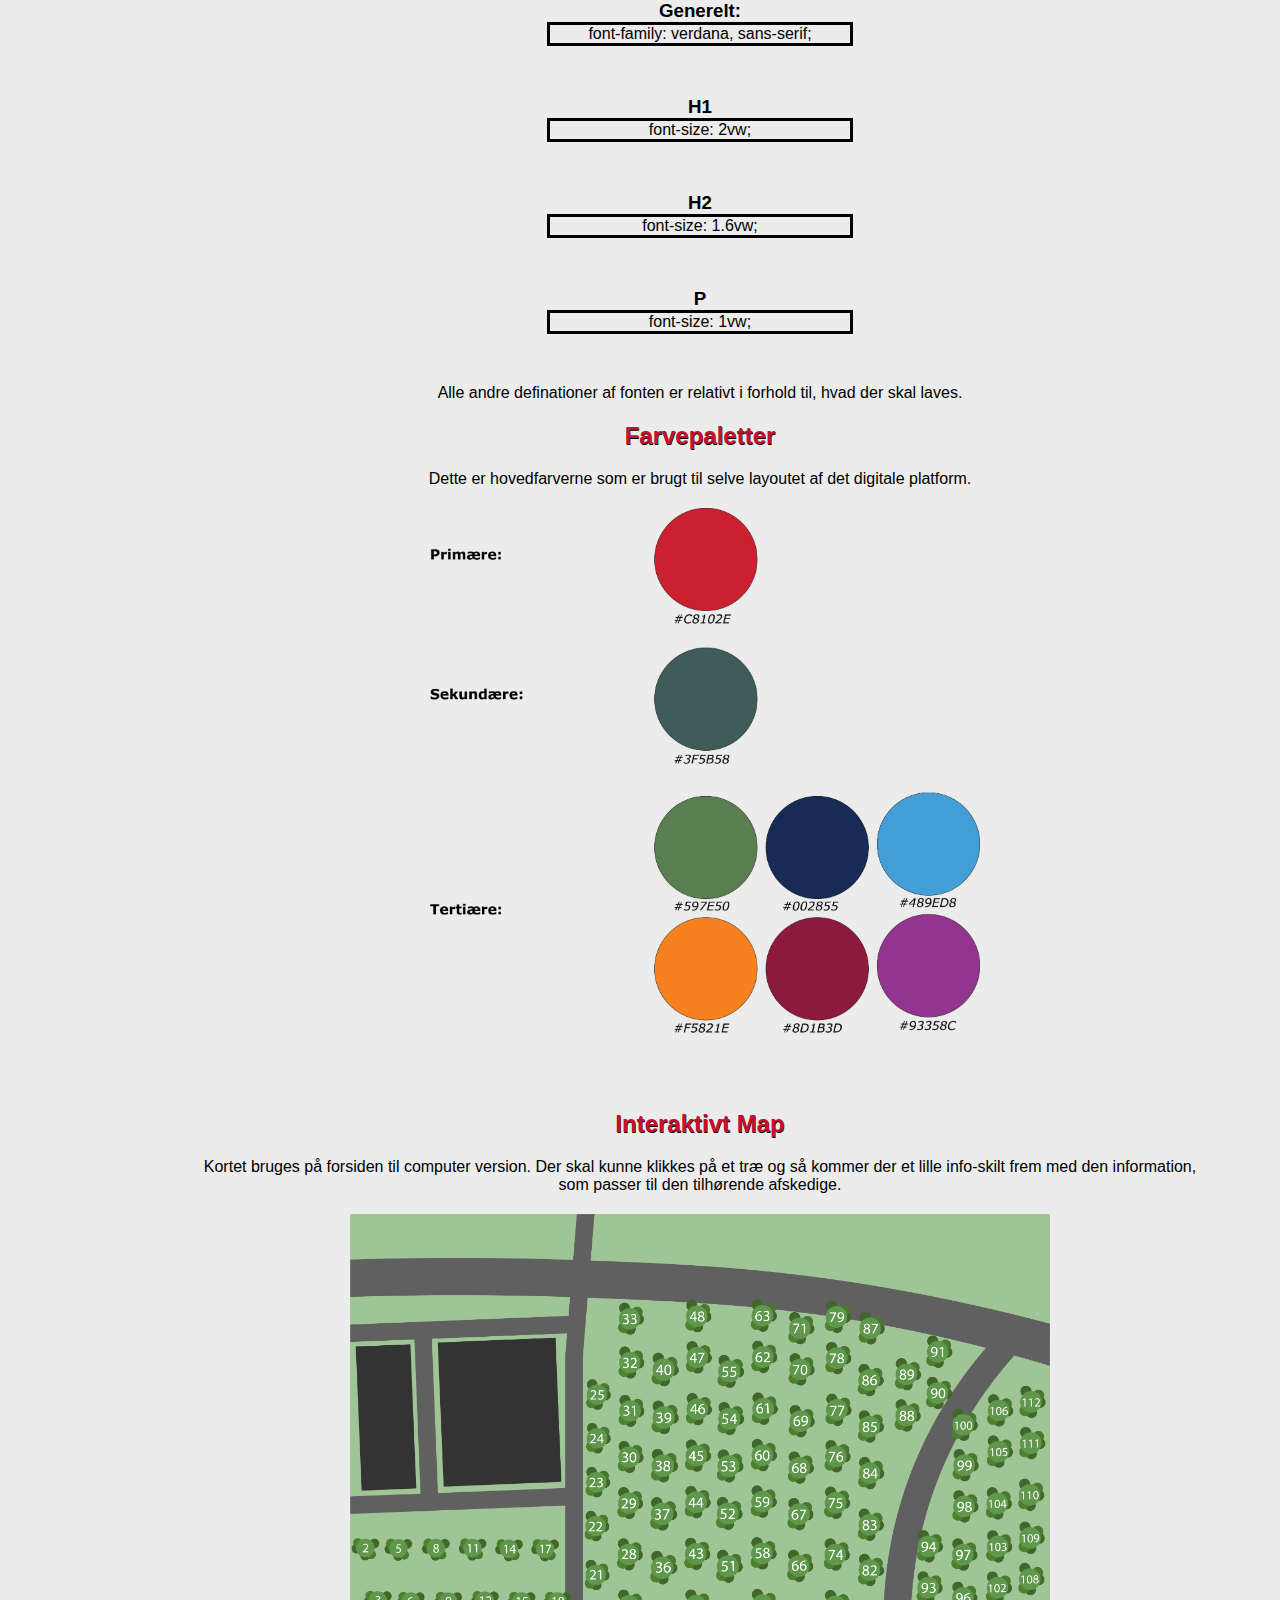
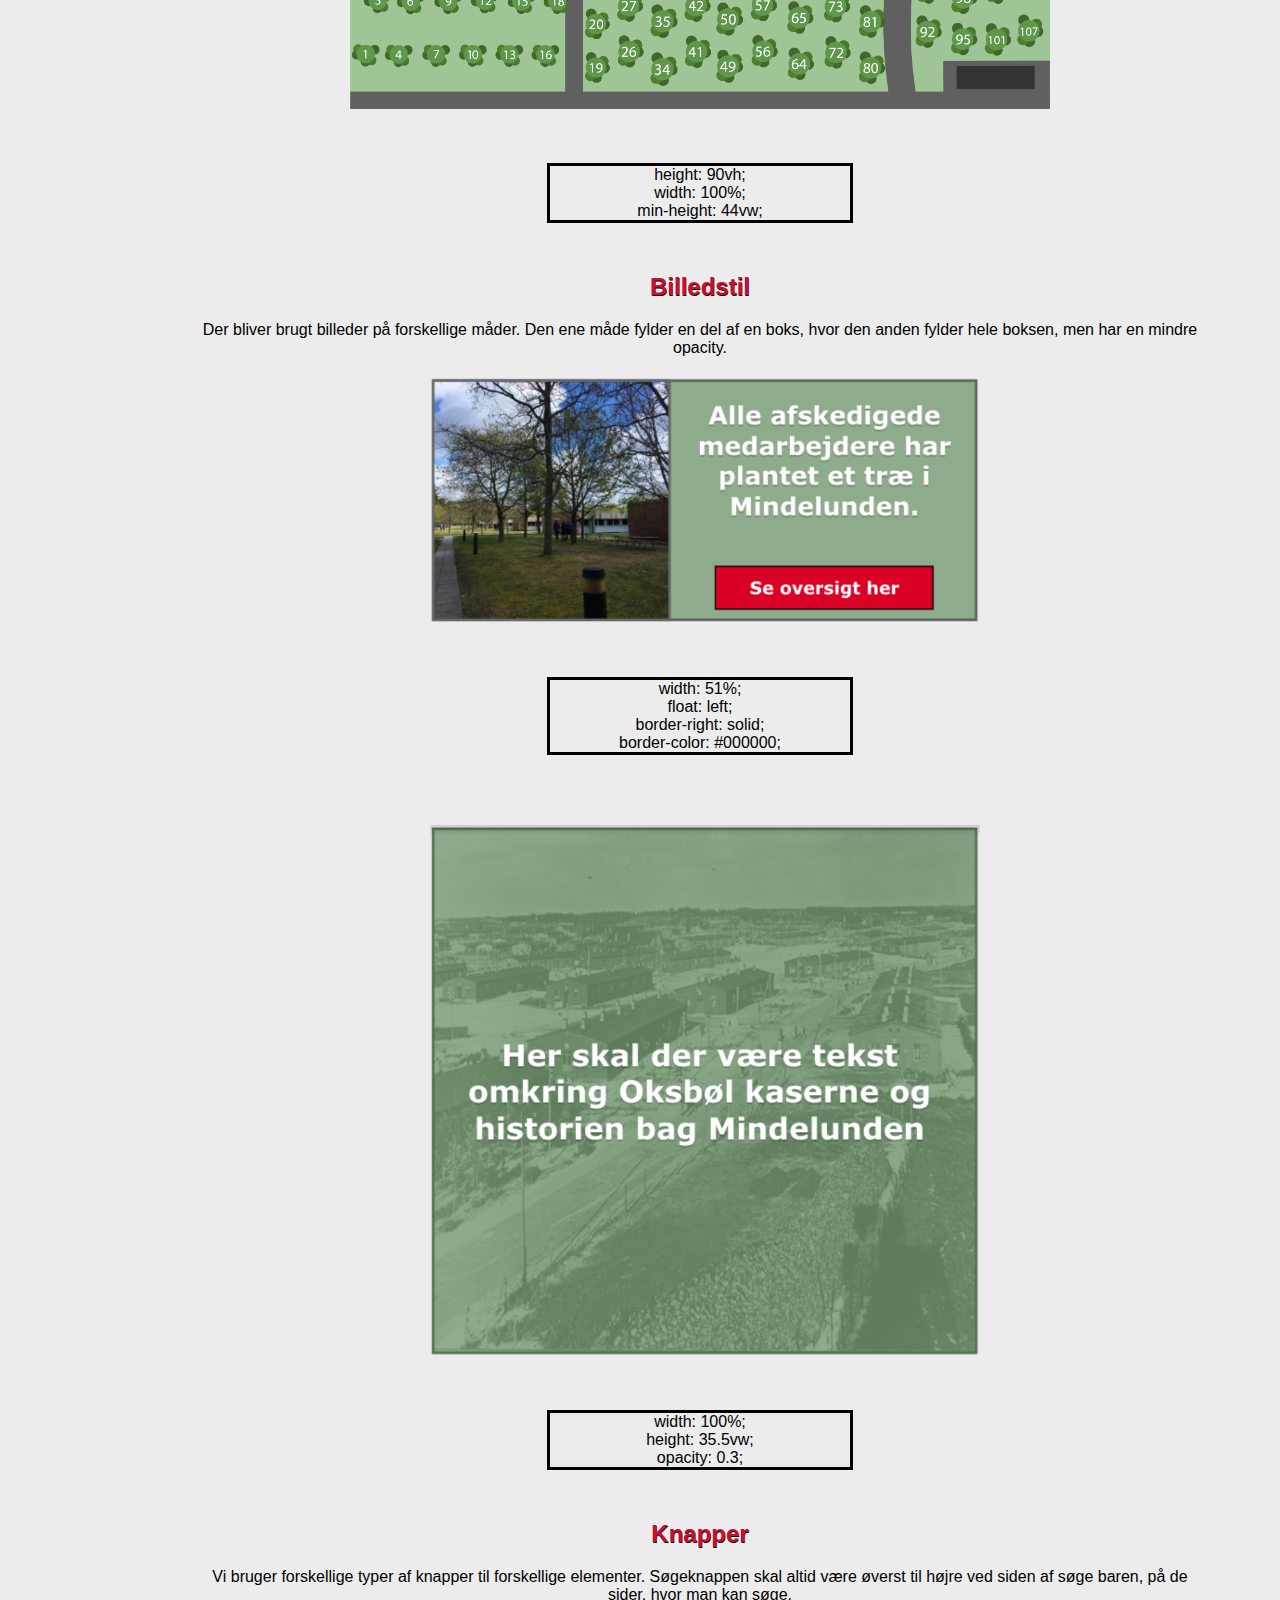
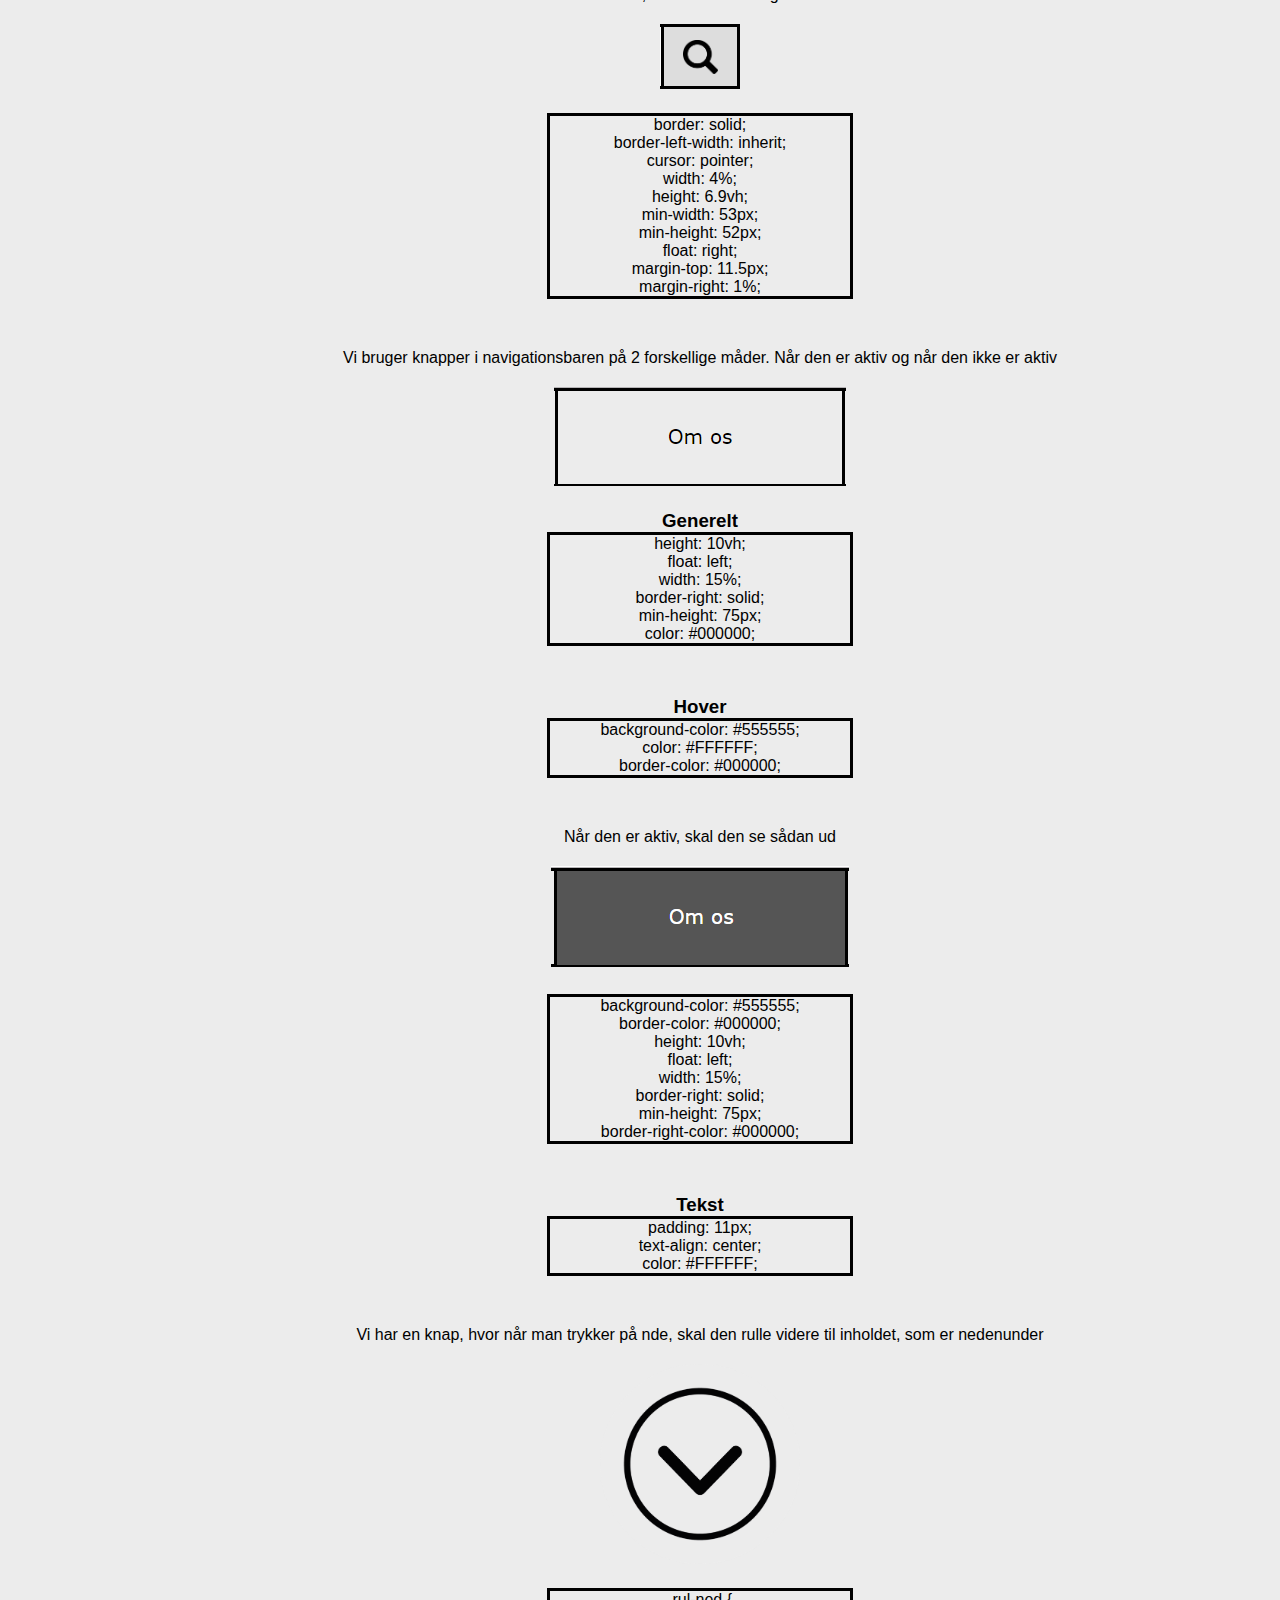
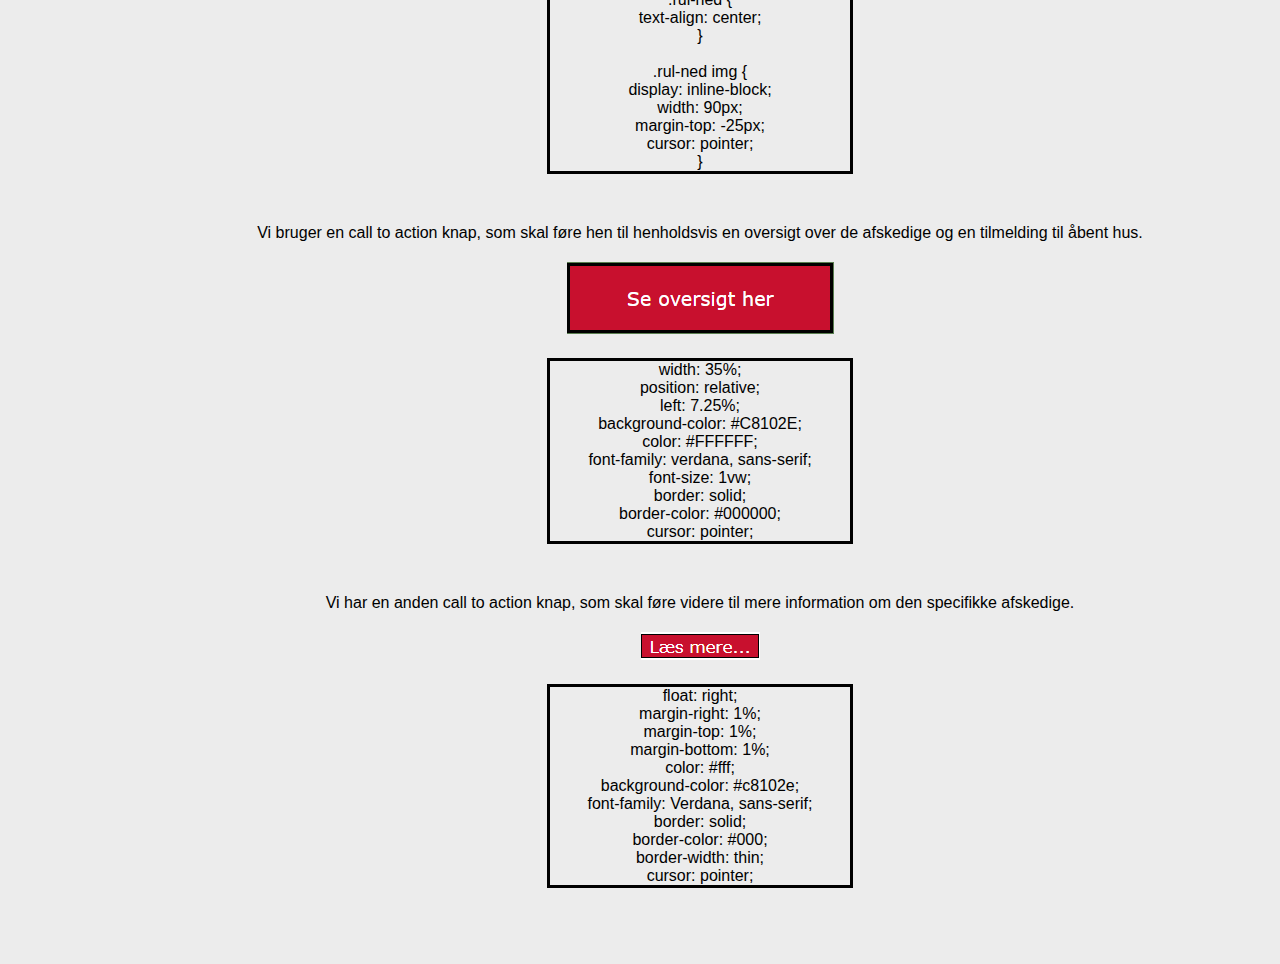
==== commit 6fe15ecd: "Ændringer til styleguide" ====
--- a/styleguide.html
+++ b/styleguide.html
@@ -16,10 +16,9 @@
       <li><a href="#map">Interaktivt Kort</a></li>
       <li><a href="#billede">Billedstil</a></li>
       <li><a href="#knapper">Knapper</a></li>
-      <li><a href="#tone">Tone Of Voice</a></li>
     </ul>
     
-    <div class="content">
+    <main>
 
         <div>
             <img class="logo" src="Billeder/Forsvaret-logo.png" alt="logo">
@@ -152,6 +151,7 @@
                 border-color: #000000;
             </p>
         </div>
+        <p>Når den er aktiv, skal den se sådan ud</p>
         <div class="knap">
             <img src="Billeder/om-os-aktiv-knap.png" alt="Om os aktiv knap">
         </div>
@@ -175,15 +175,64 @@
                 color: #FFFFFF;
             </p>
         </div>
-        
-        
-        
-<a name="tone"><h2>Tone Of Voice
-        </h2></a>
-        <p>Lorem ipsum dolor sit amet, consectetur adipiscing elit, sed do eiusmod tempor incididunt ut labore et dolore magna aliqua. Ut enim ad minim veniam, quis nostrud exercitation ullamco laboris nisi ut aliquip ex ea commodo consequat. Duis aute irure dolor in reprehenderit in voluptate velit esse cillum dolore eu fugiat nulla pariatur. Excepteur sint occaecat cupidatat non proident, sunt in culpa qui officia deserunt mollit anim id est laborum.</p>
-
-    </div>
-    <br><br><br>
+        <p>Vi har en knap, hvor når man trykker på nde, skal den rulle videre til inholdet, som er nedenunder</p>
+        <div class="knap">
+            <img class="pil-ned" src="Billeder/pil-ned.png" alt="Pil ned knap">
+        </div>
+        <div class="kode-boks">
+            <p>
+               .rul-ned {<br>
+                text-align: center;<br>
+                }    
+                <br><br>
+                .rul-ned img {<br>
+                display: inline-block;<br>
+                width: 90px;<br>
+                margin-top: -25px;<br>
+                cursor: pointer;<br>
+                } 
+            </p>
+        </div>
+        <p>Vi bruger en call to action knap, som skal føre hen til henholdsvis en oversigt over de afskedige og en tilmelding til åbent hus.</p>
+        <div class="knap">
+            <img src="Billeder/cta-knap.png" alt="Call to action knap">
+        </div>
+        <div class="kode-boks">
+            <p>
+                width: 35%;<br>
+                position: relative;<br>
+                left: 7.25%;<br>
+                background-color: #C8102E;<br>
+                color: #FFFFFF;<br>
+                font-family: verdana, sans-serif;<br>
+                font-size: 1vw;<br>
+                border: solid;<br>
+                border-color: #000000;<br>
+                cursor: pointer;
+            </p>
+        </div>
+        <p>Vi har en anden call to action knap, som skal føre videre til mere information om den specifikke afskedige.</p>
+        <div class="knap">
+            <img src="Billeder/cta-knap-info.png" alt="Call to action knap for mere viden om afskedig">
+        </div>
+        <div class="kode-boks">
+            <p>
+                float: right;<br>
+                margin-right: 1%;<br>
+                margin-top: 1%;<br>
+                margin-bottom: 1%;<br>
+                color: #fff;<br>
+                background-color: #c8102e;<br>
+                font-family: Verdana, sans-serif;<br>
+                border: solid;<br>
+                border-color: #000;<br>
+                border-width: thin;<br>
+                cursor: pointer;
+            </p>
+        </div>
+
+    </main>
+    <br>
 </body>
 
 </html>--- a/CSS/styleguide.css
+++ b/CSS/styleguide.css
@@ -13,7 +13,7 @@
 }
 
 
-.content {
+main {
     max-width: 1000px;
     margin: auto;
 }
@@ -110,7 +110,7 @@
     width: 200px;
     background-color: #ECECEC;
     float: left;
-    margin-top: 7.5%;
+    margin-top: 9%;
     font-style: italic;
     position: fixed;
 }
@@ -169,4 +169,7 @@
     text-align: center;
     margin-top: 2%;
     margin-bottom: 2%;
+}
+.pil-ned {
+    width: 20%;
 }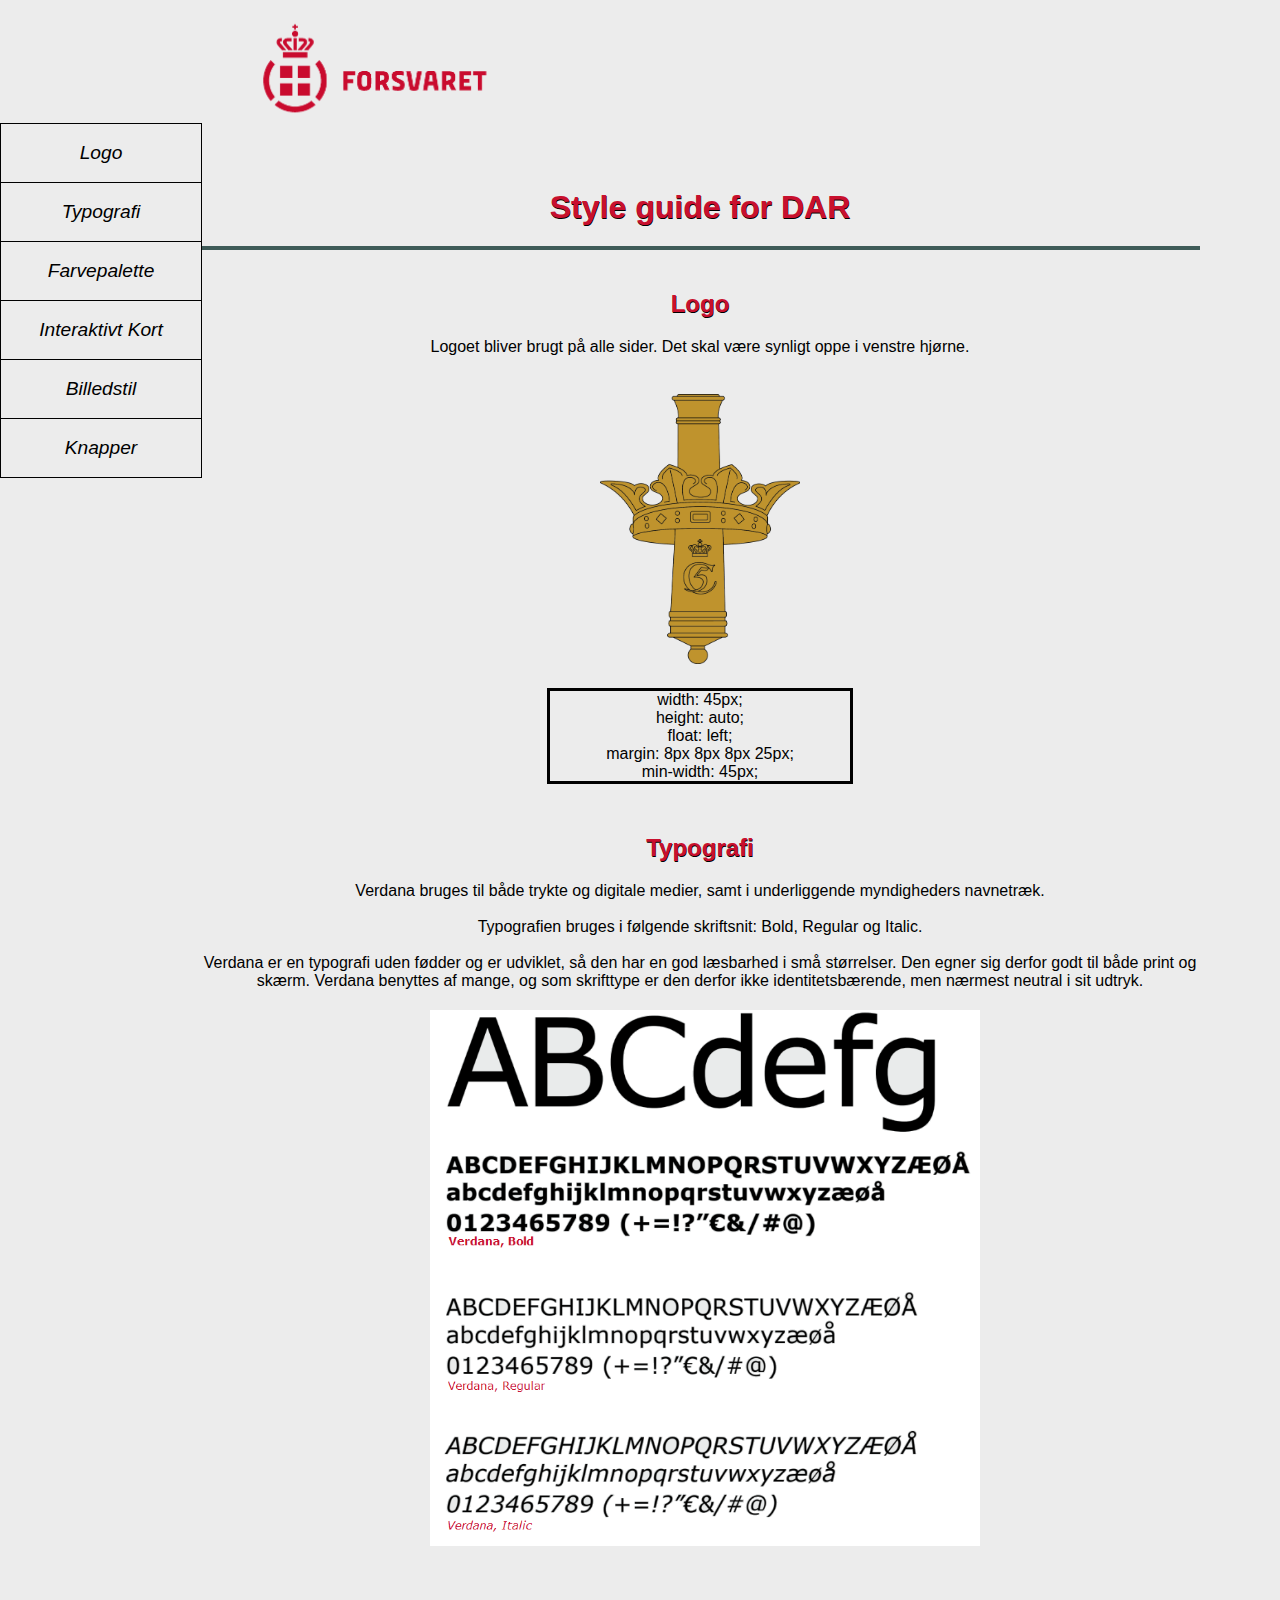
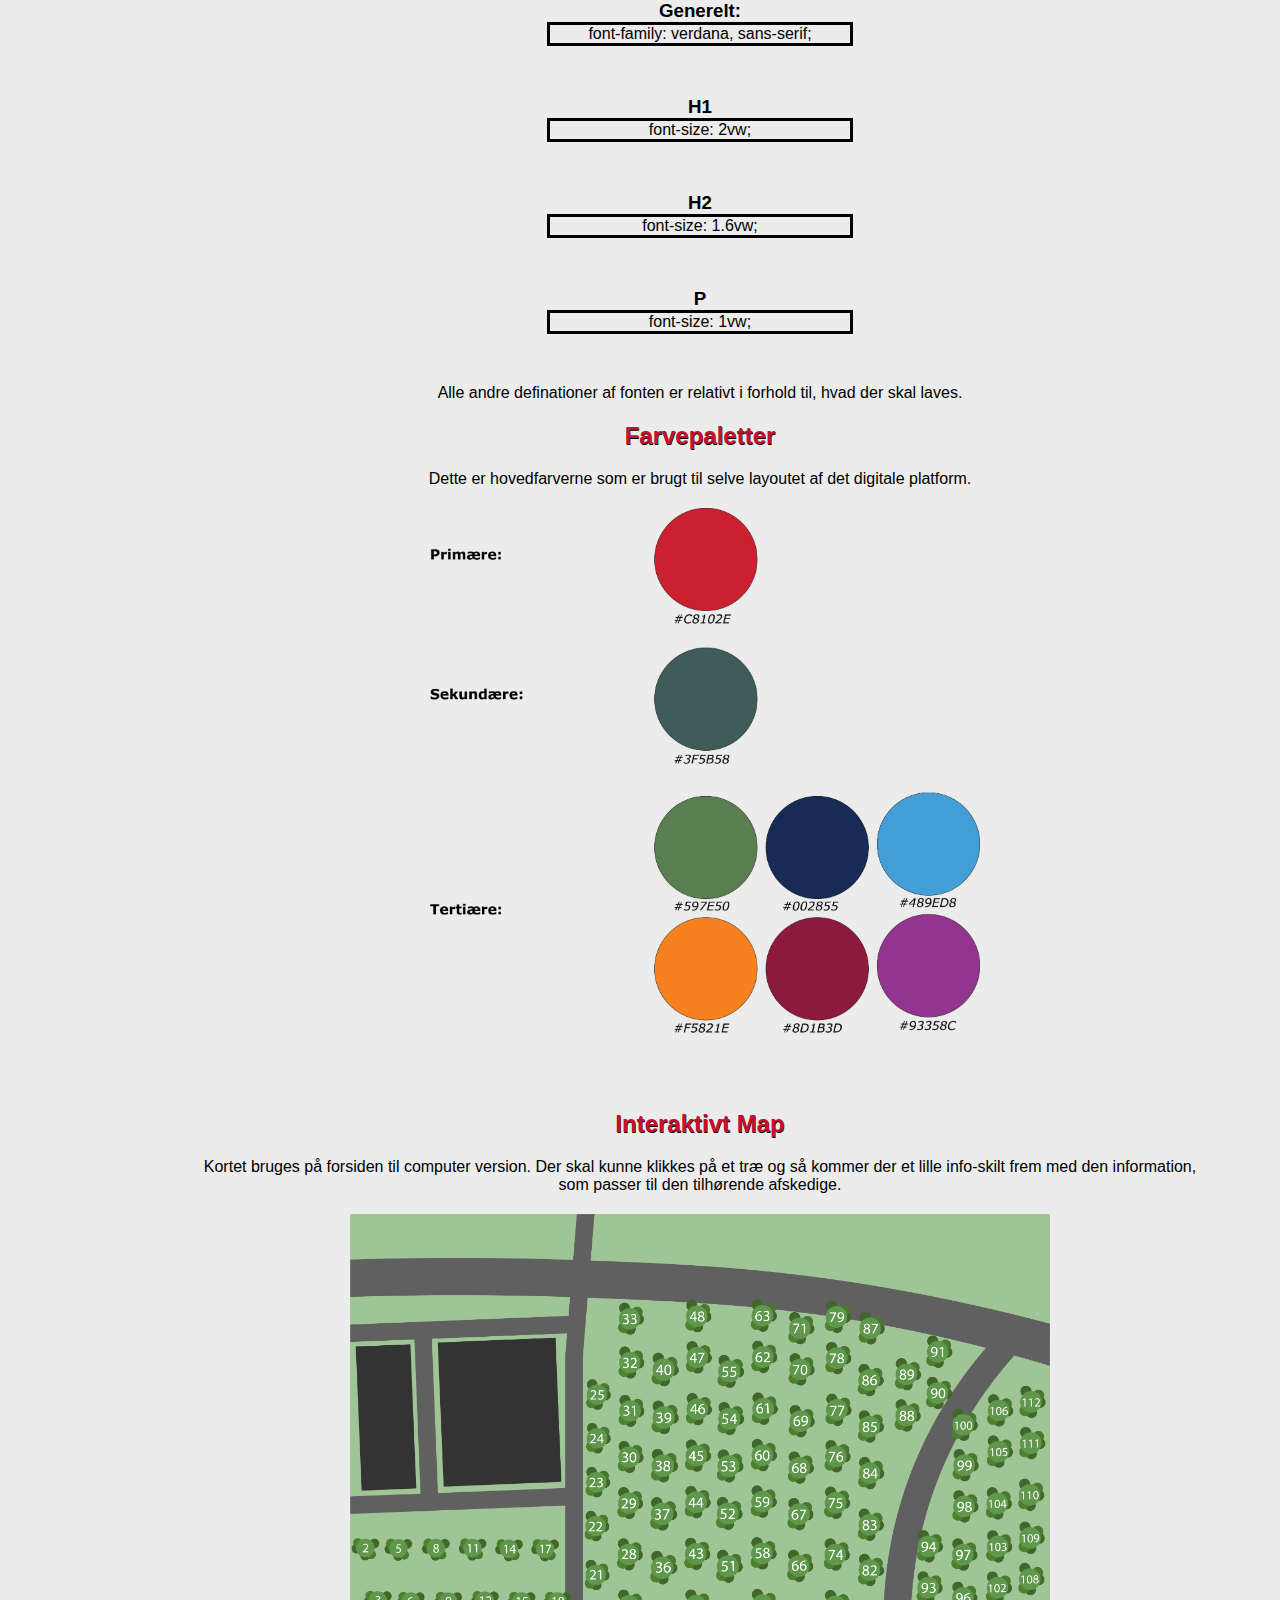
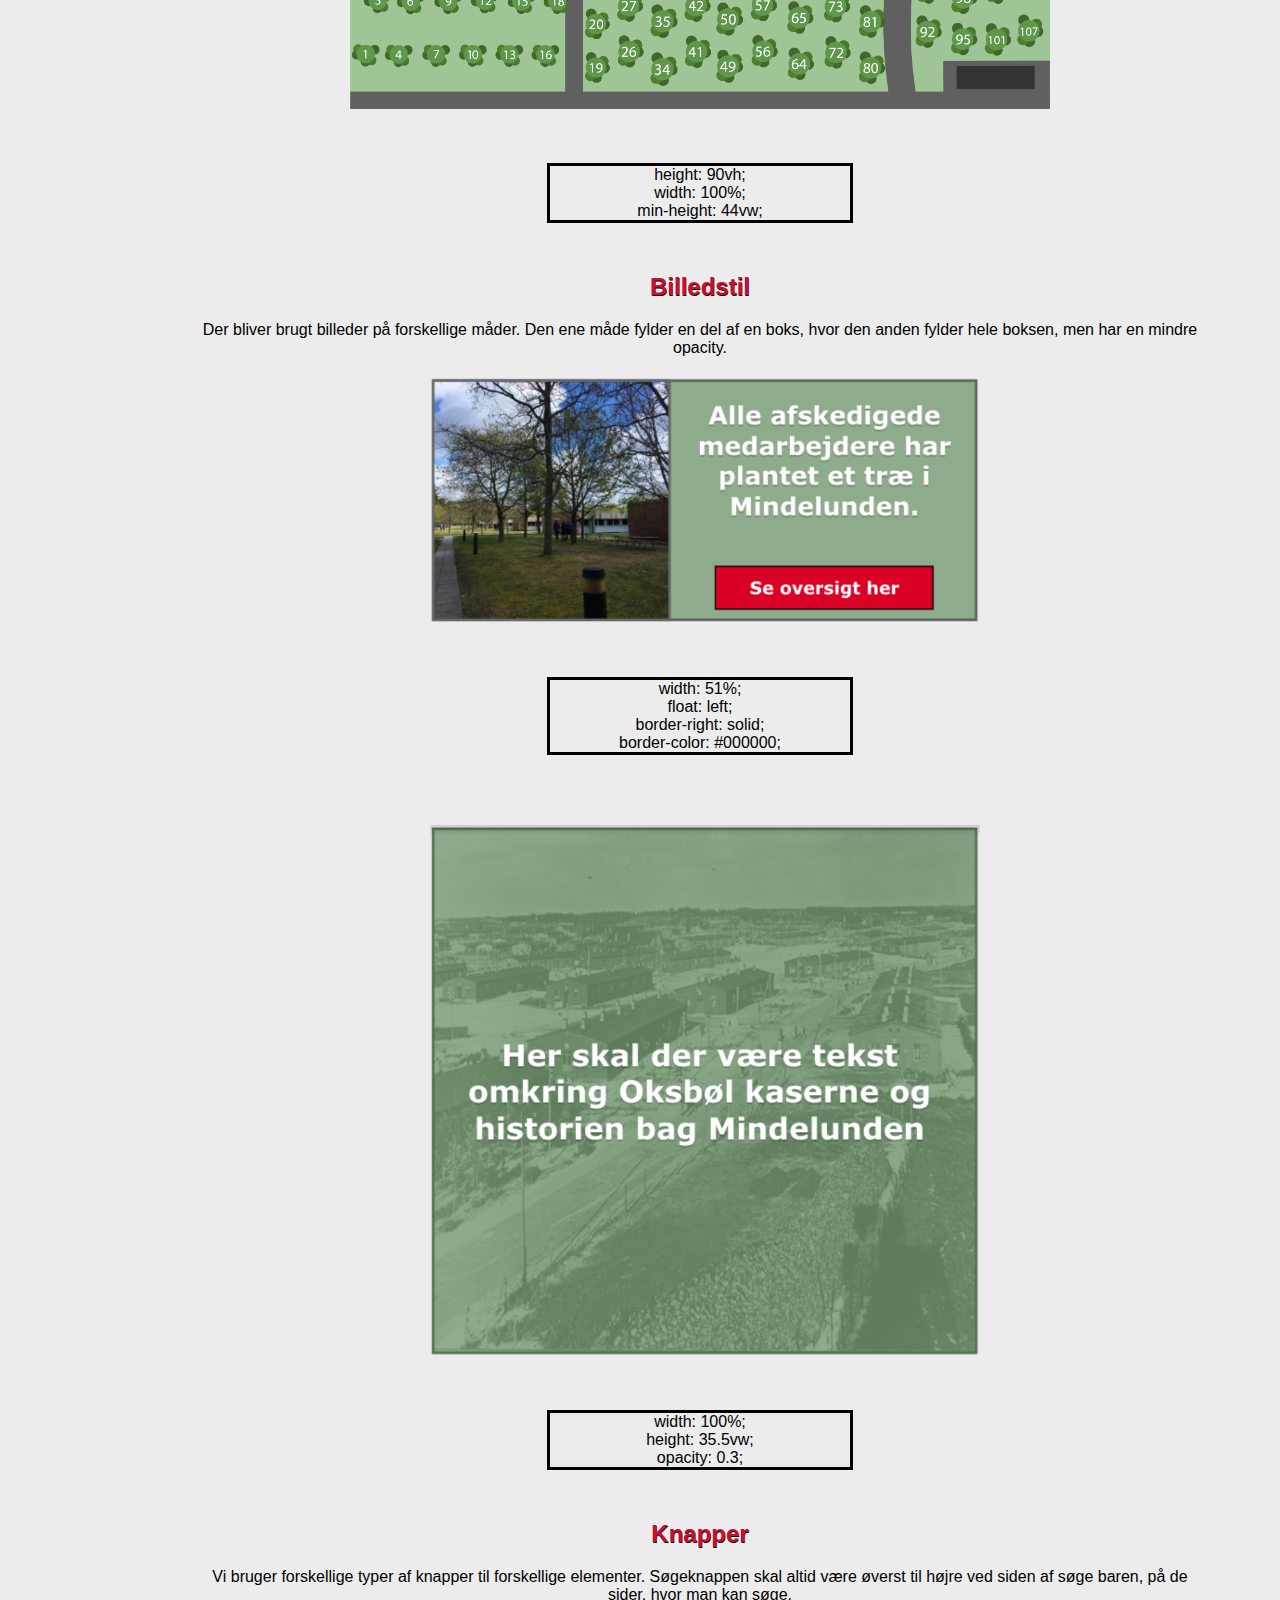
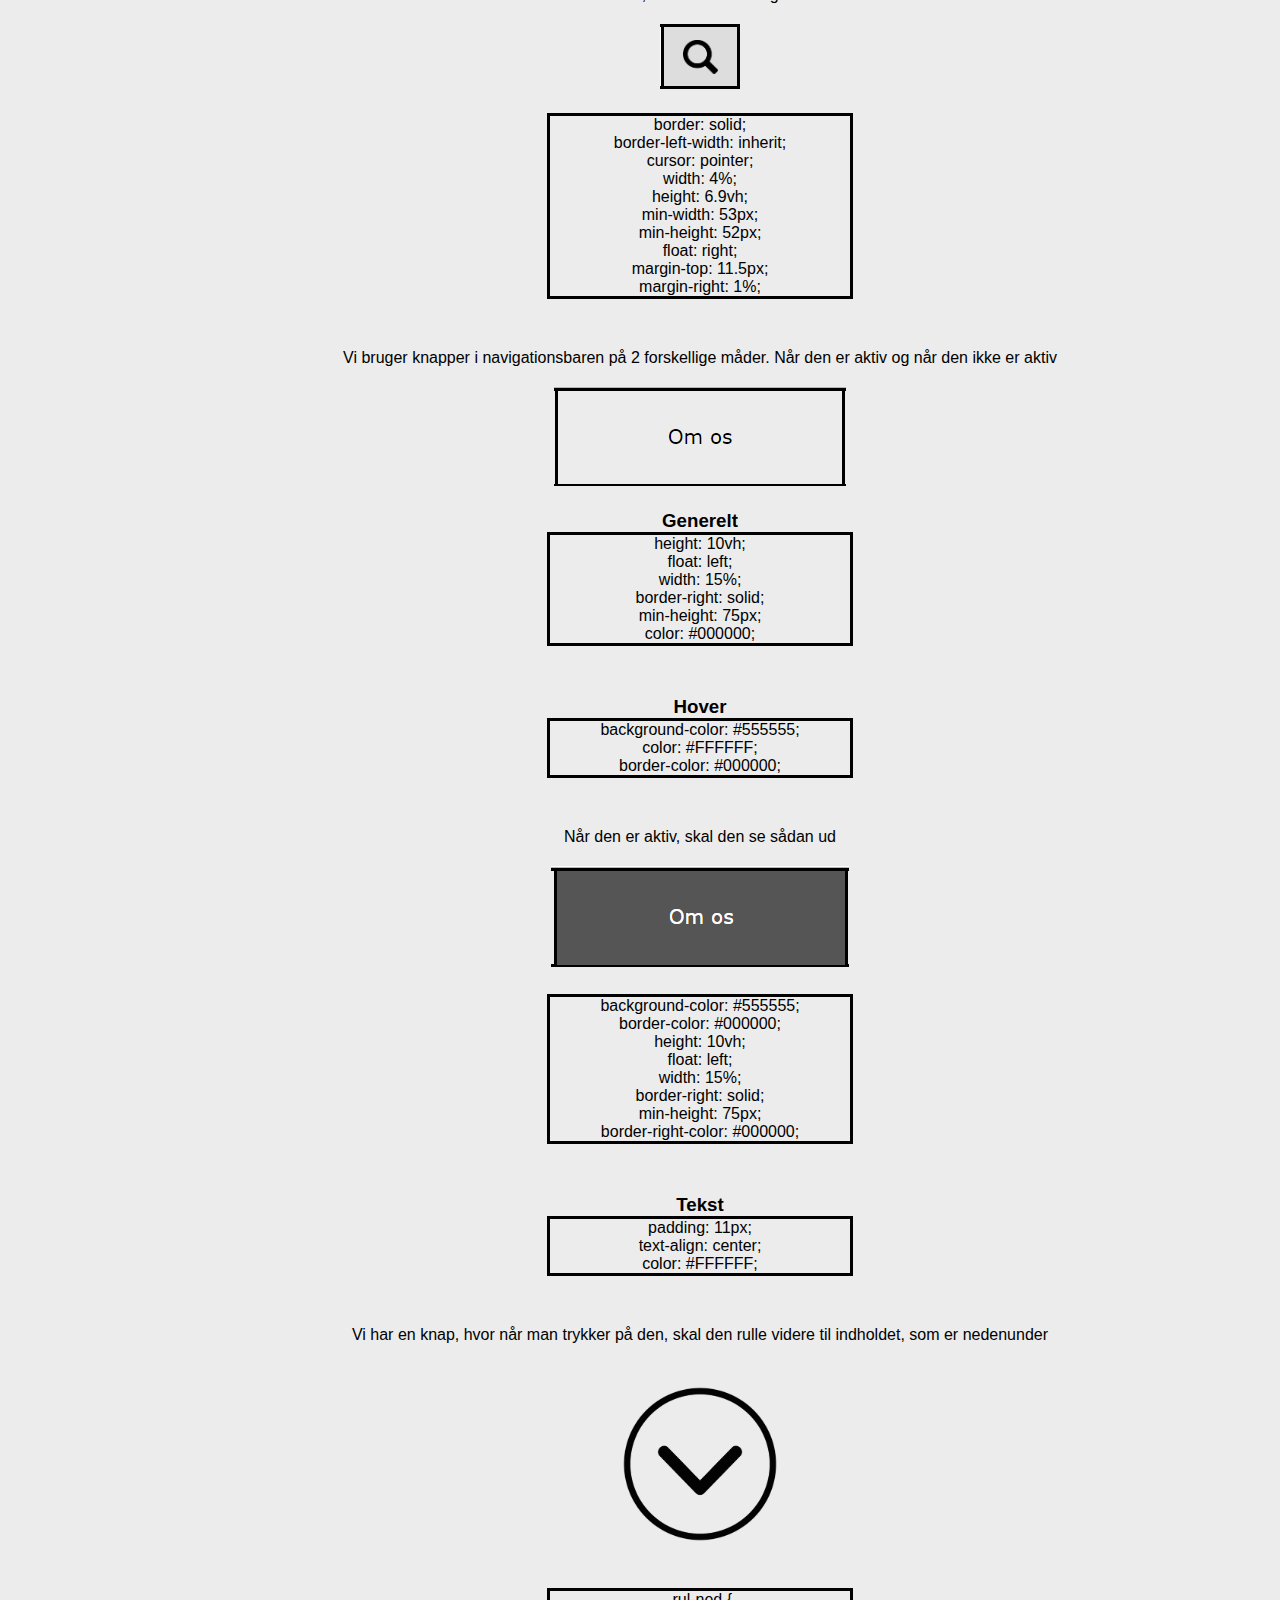
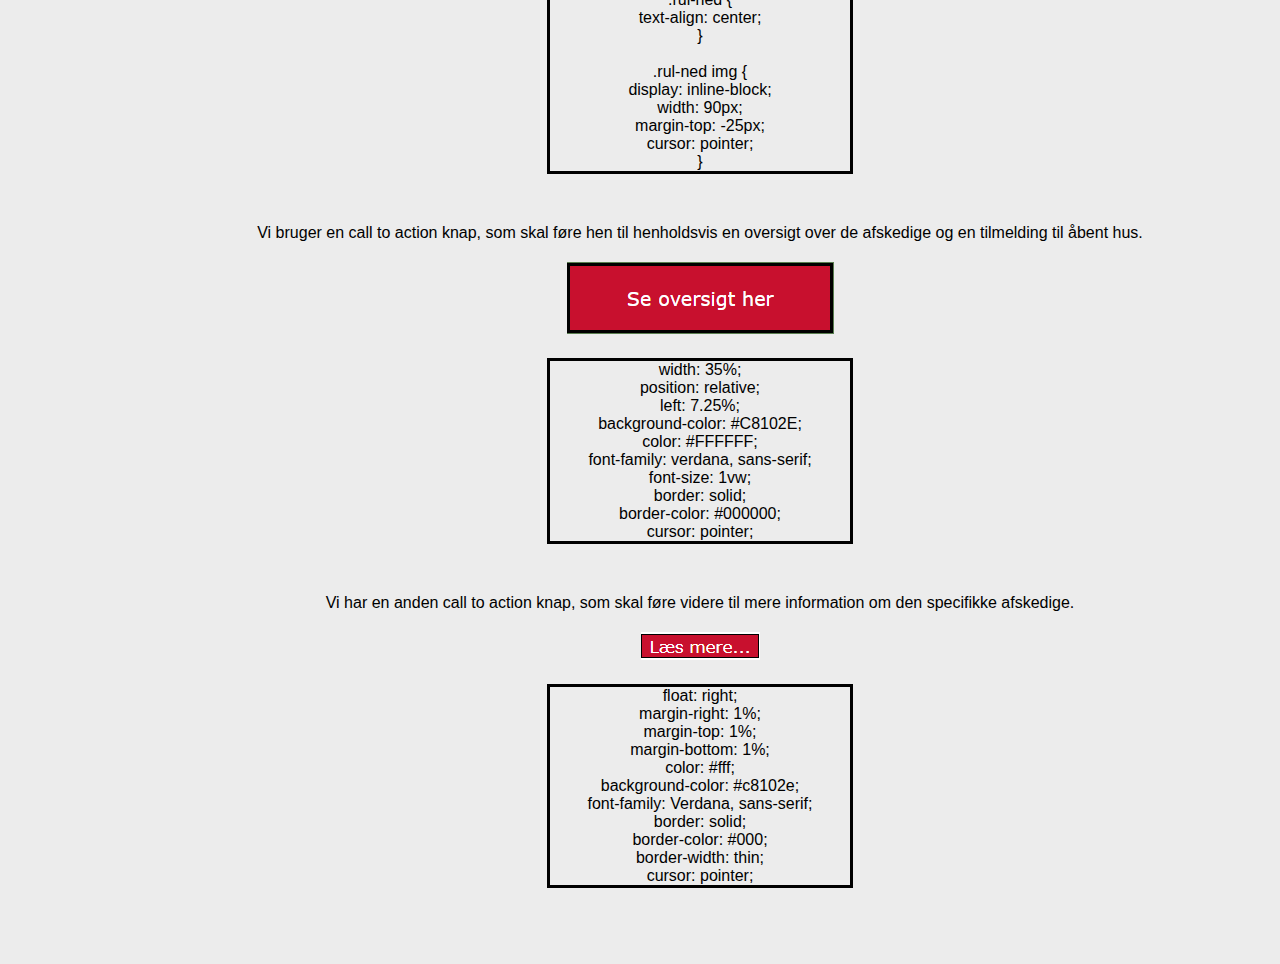
==== commit 7266797e: "Ændringer til styleguide" ====
--- a/styleguide.html
+++ b/styleguide.html
@@ -175,7 +175,7 @@
                 color: #FFFFFF;
             </p>
         </div>
-        <p>Vi har en knap, hvor når man trykker på nde, skal den rulle videre til inholdet, som er nedenunder</p>
+        <p>Vi har en knap, hvor når man trykker på den, skal den rulle videre til indholdet, som er nedenunder</p>
         <div class="knap">
             <img class="pil-ned" src="Billeder/pil-ned.png" alt="Pil ned knap">
         </div>
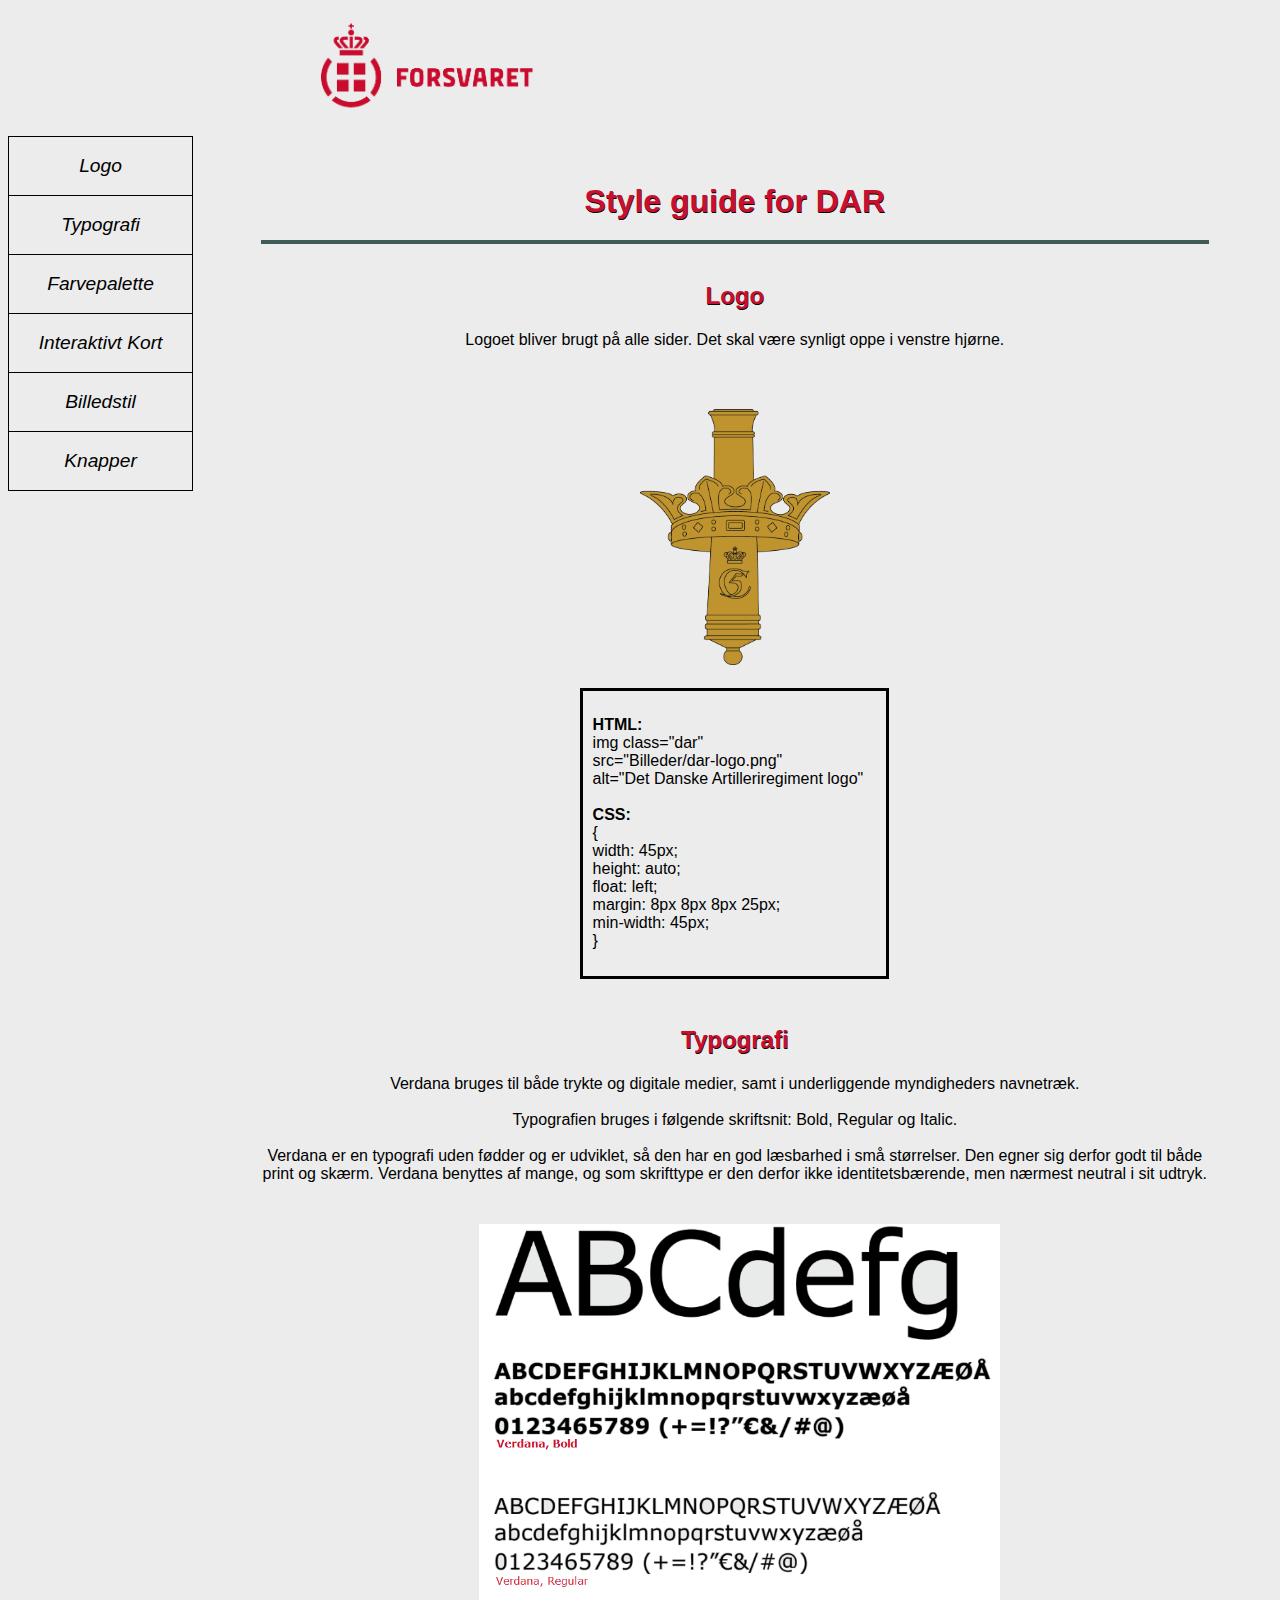
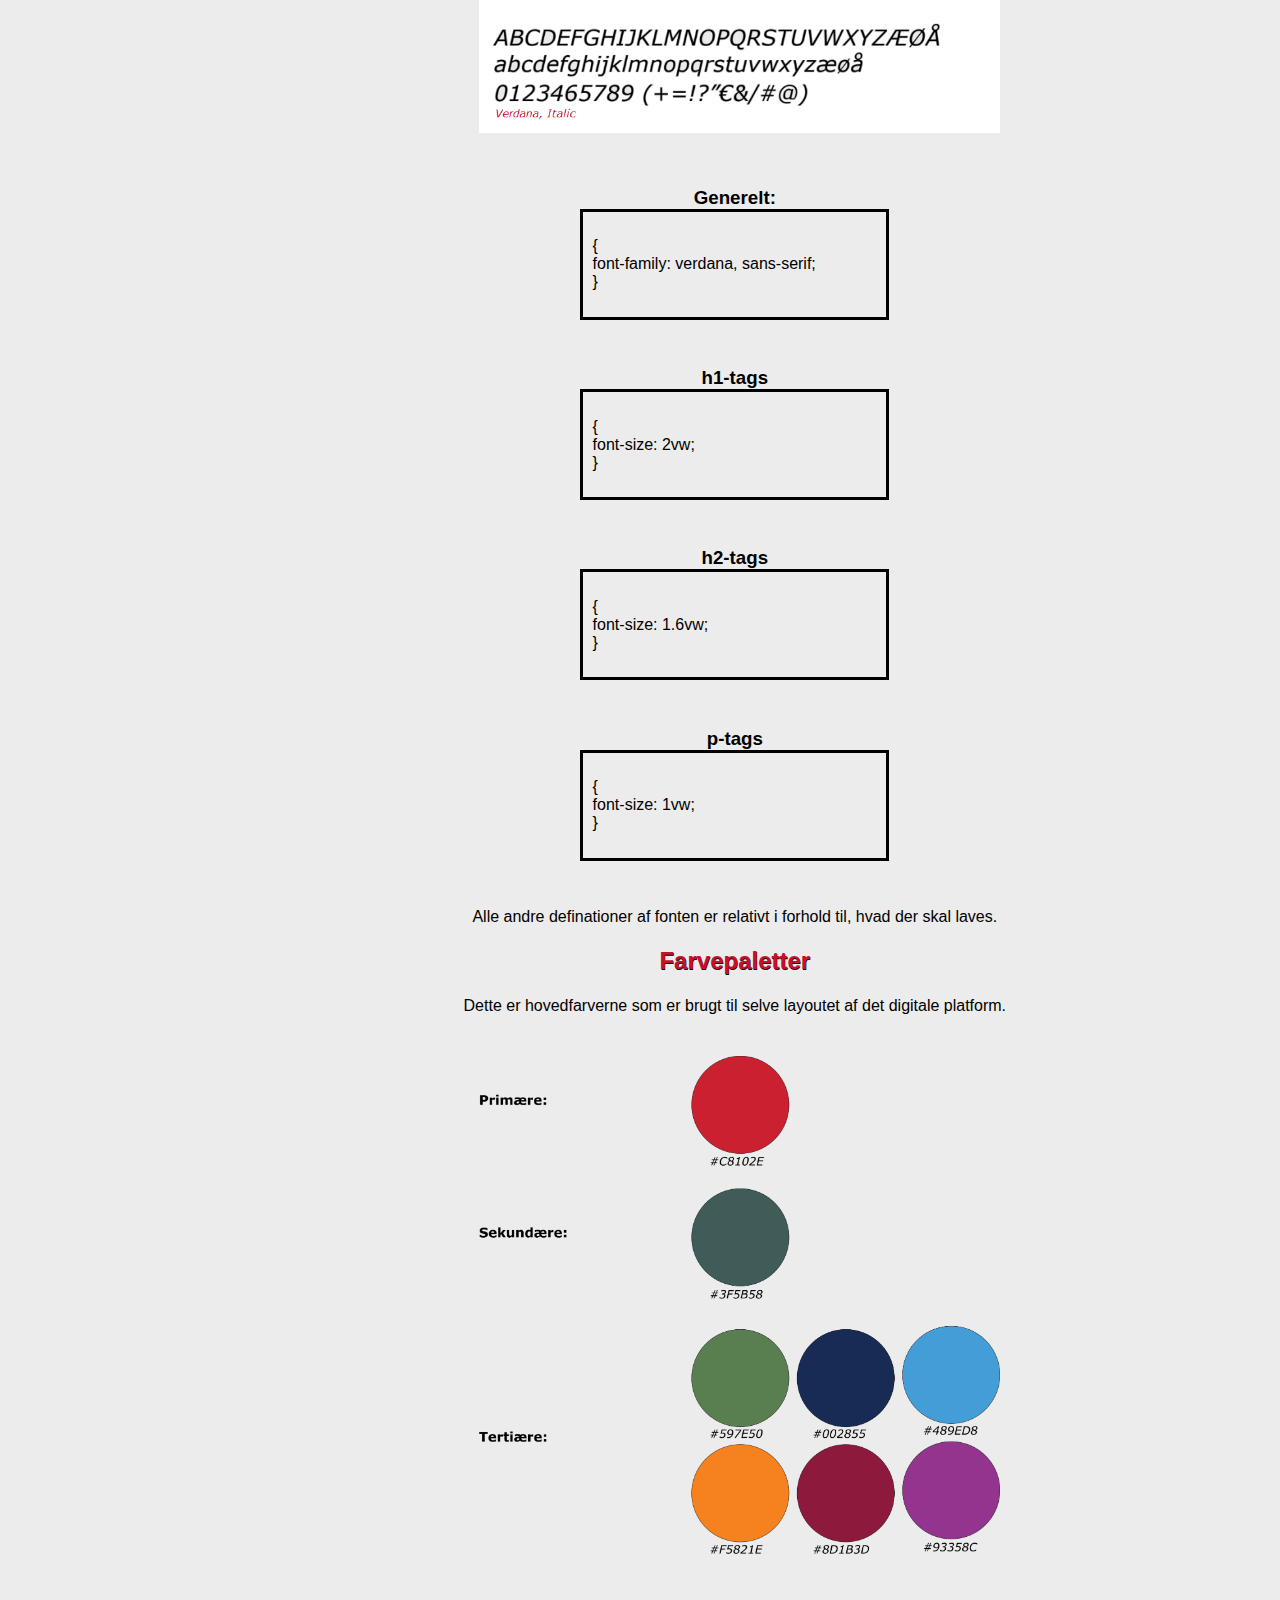
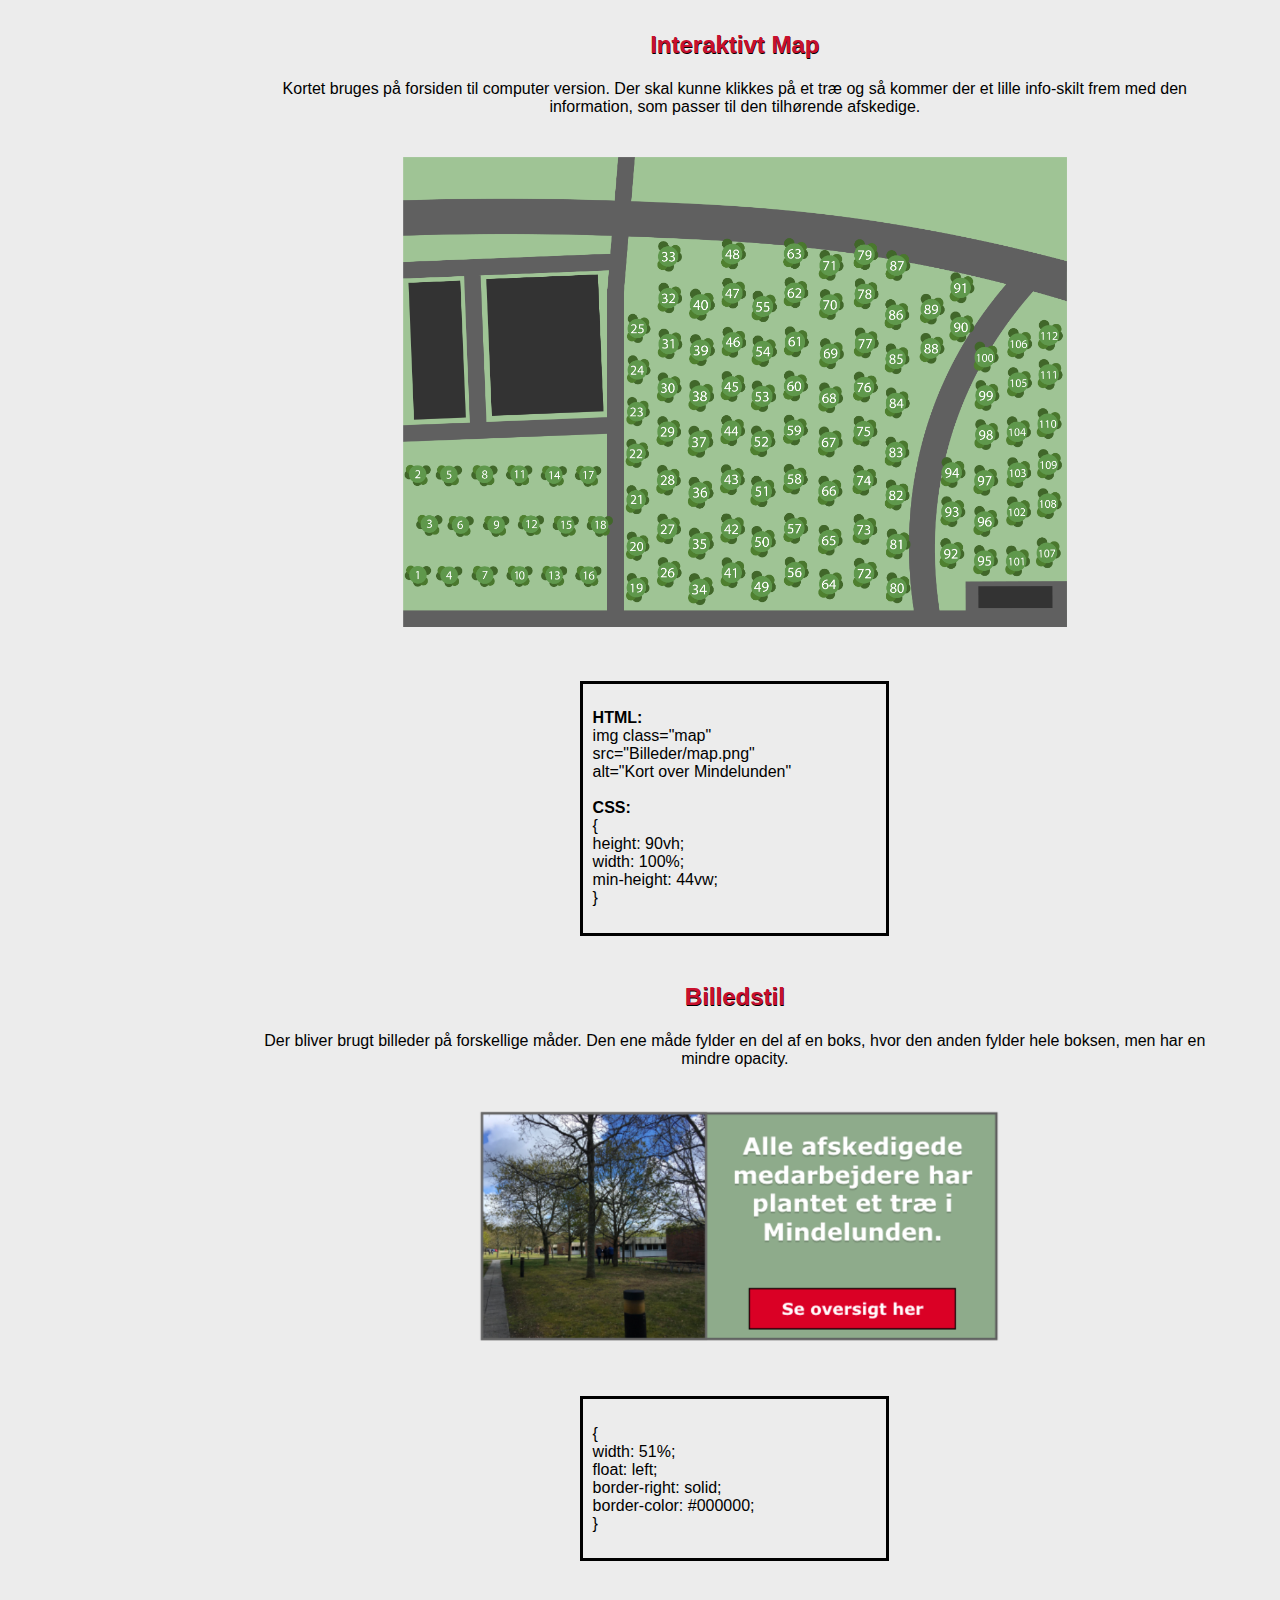
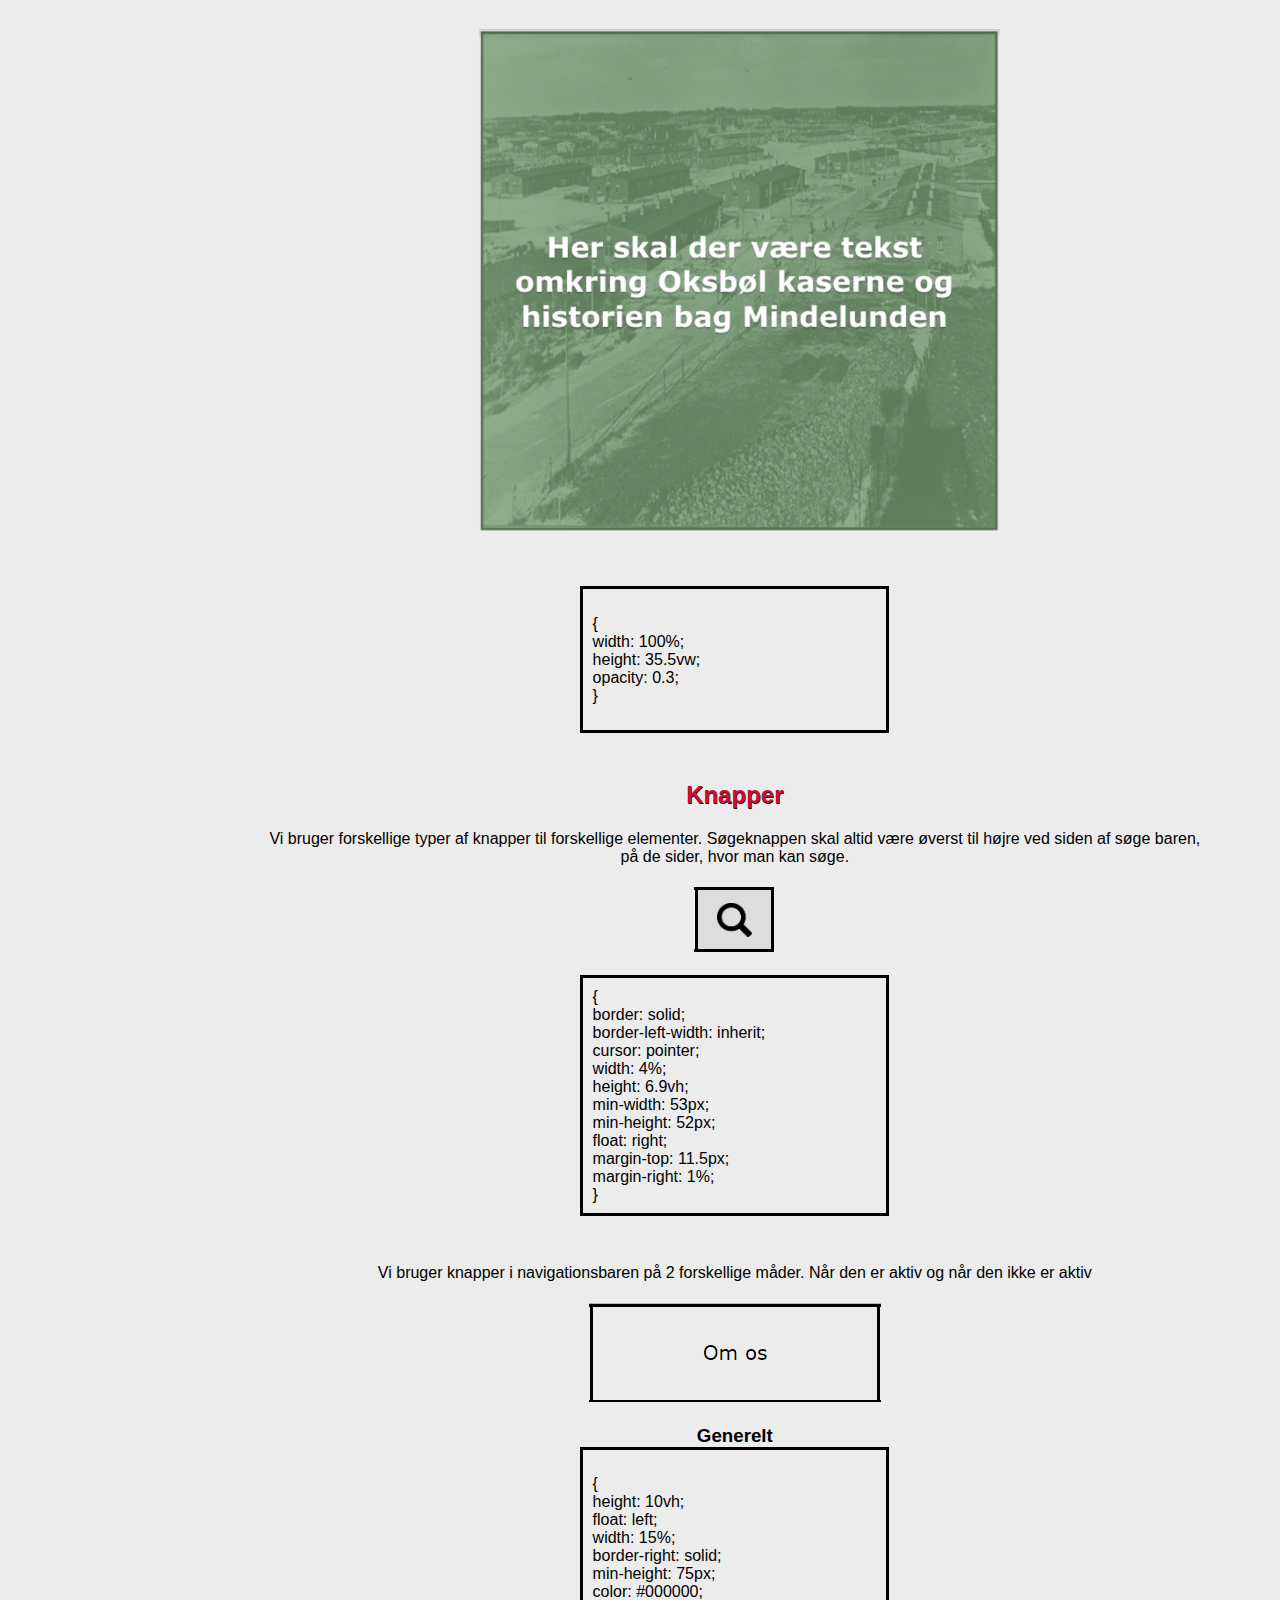
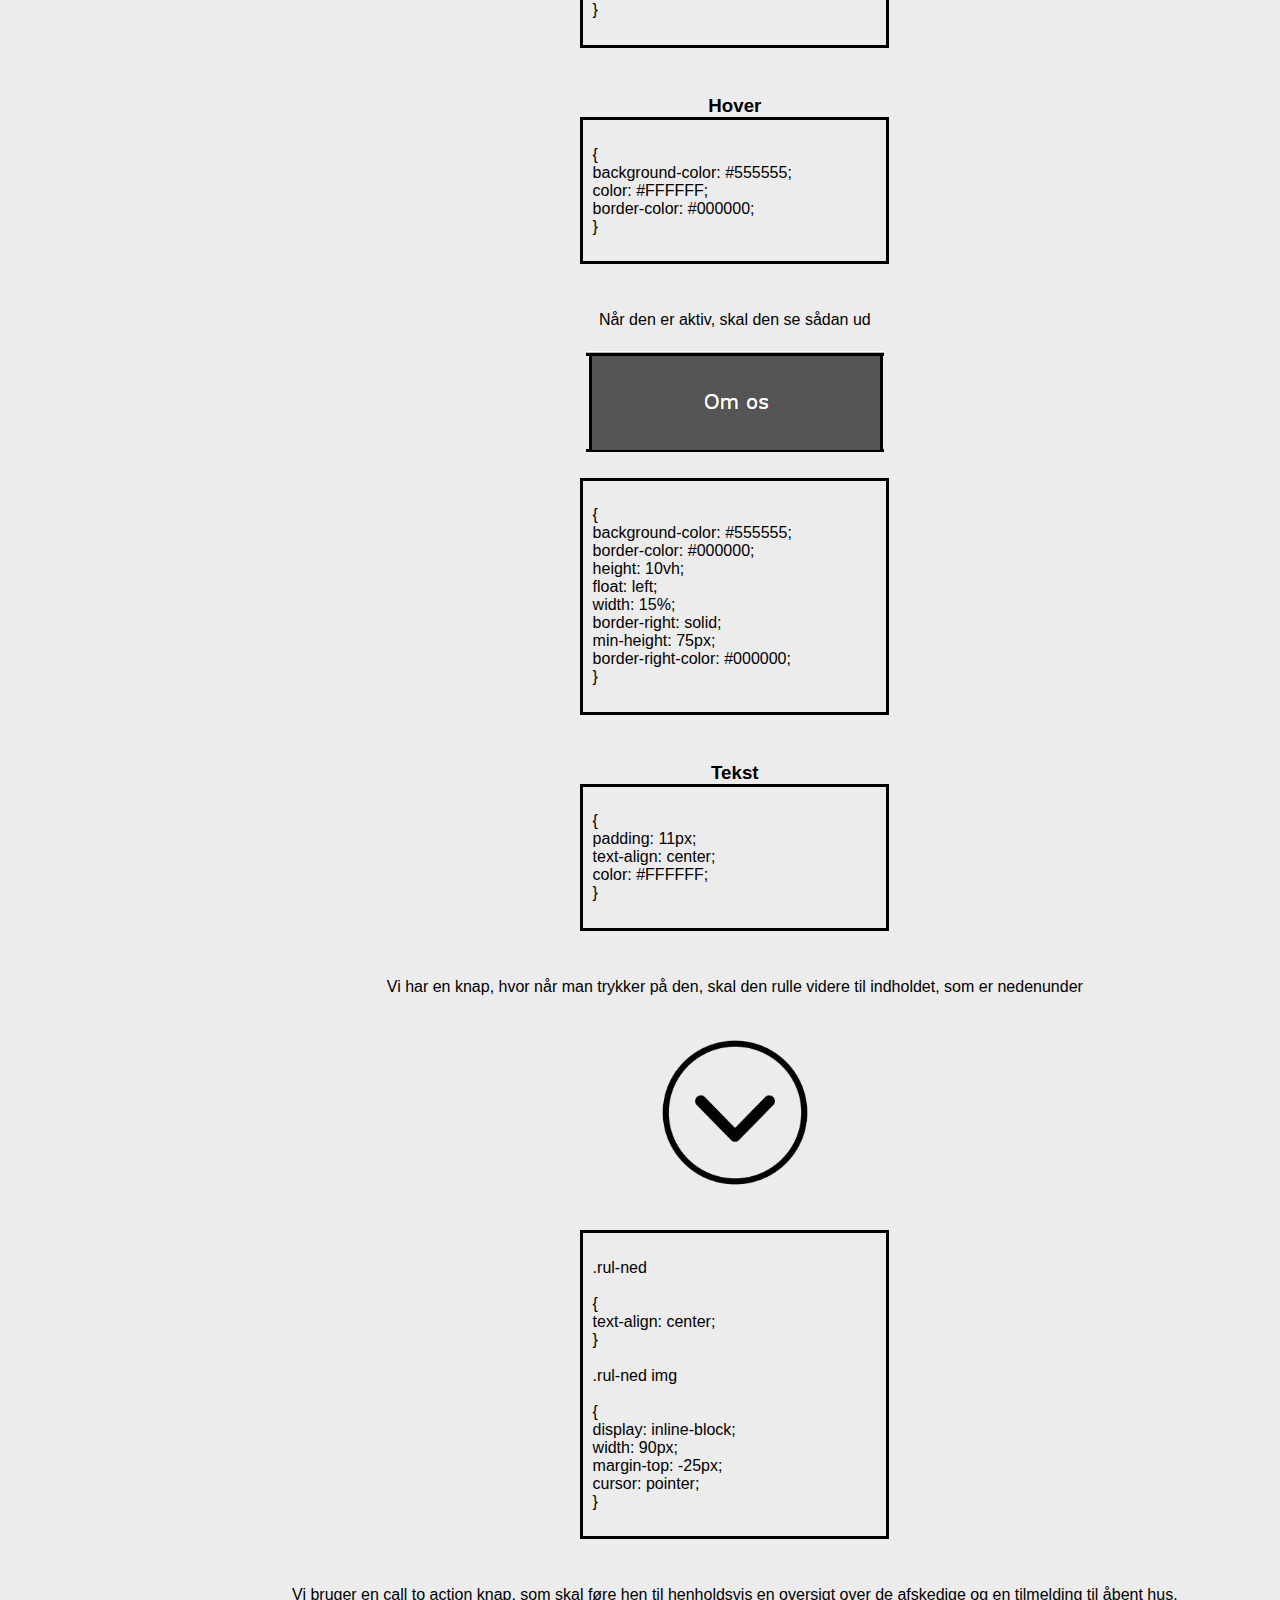
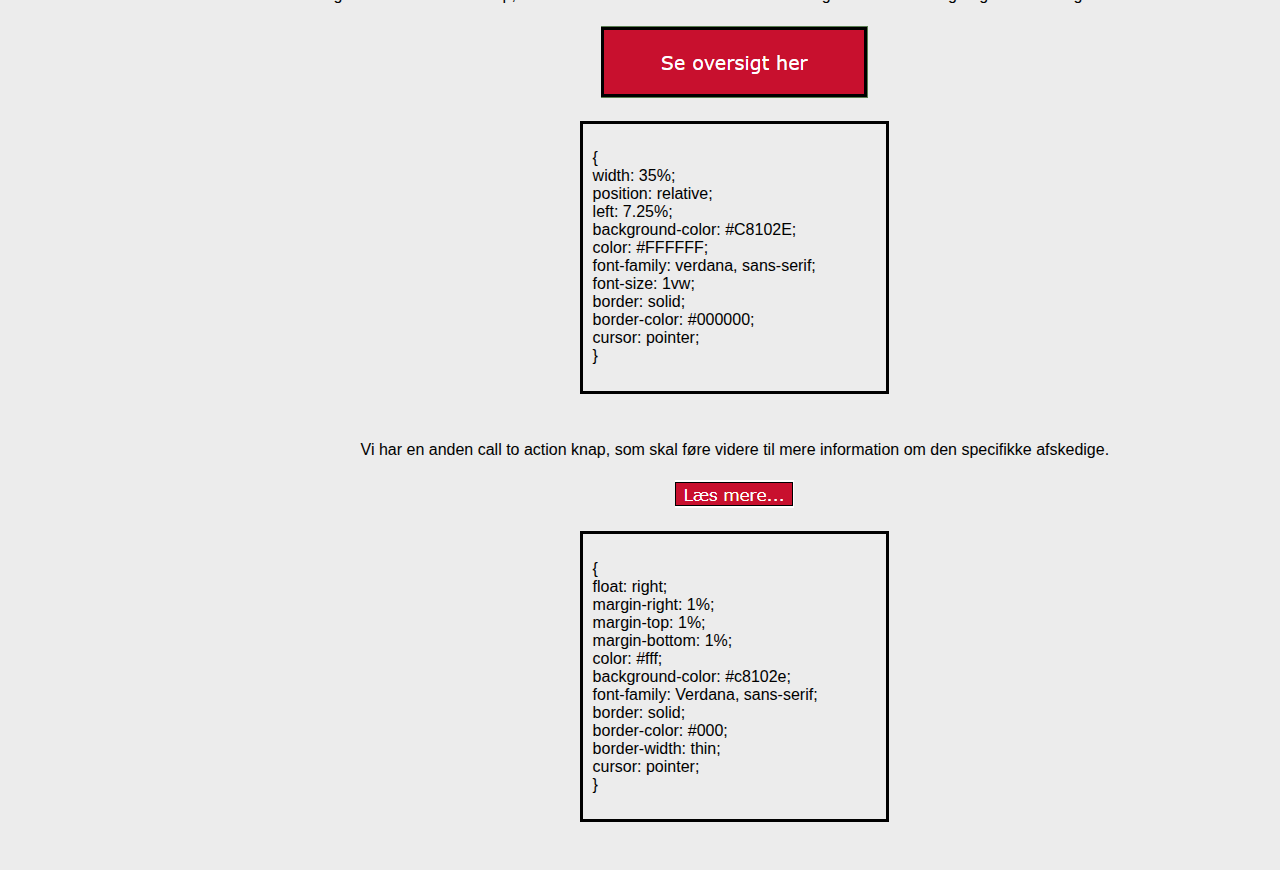
==== commit c84dd61d: "Ændringer i style guide" ====
--- a/styleguide.html
+++ b/styleguide.html
@@ -30,94 +30,123 @@
         <hr>
         <a name="logo"><h2>Logo
         </h2></a>
-        <p>Logoet bliver brugt på alle sider. Det skal være synligt oppe i venstre hjørne.</p> <br>
+        <h4>Logoet bliver brugt på alle sider. Det skal være synligt oppe i venstre hjørne.</h4> <br>
         
         <img class="logoBillede" src="Billeder/dar-logo.png" alt="logo">
         <div class="kode-boks">
-            <p>width: 45px; <br>
+            <p>
+               <b>HTML:</b>
+                <br>img class="dar" <br>src="Billeder/dar-logo.png" <br>alt="Det Danske Artilleriregiment logo"
+            <br><br><b>CSS:</b><br>{
+            <br>width: 45px; <br>
             height: auto; <br>
             float: left; <br>
             margin: 8px 8px 8px 25px; <br>
-            min-width: 45px;</p>
+            min-width: 45px;
+            <br>}</p>
        </div>
         
         <a name="typografi"><h2>Typografi
         </h2></a>
-        <p class="typografi">Verdana bruges til både trykte og digitale medier, samt i underliggende myndigheders navnetræk.
+        <h4>Verdana bruges til både trykte og digitale medier, samt i underliggende myndigheders navnetræk.
             <br> <br>
             Typografien bruges i følgende skriftsnit: Bold, Regular og Italic.
             <br> <br>
             Verdana er en typografi uden fødder og er udviklet, så den har en god læsbarhed i små størrelser. Den egner sig derfor godt til både print og skærm. Verdana benyttes af mange, og som skrifttype er den derfor ikke identitetsbærende, men nærmest neutral i sit udtryk.
-        </p>
+        </h4>
         <div>
             <img class="verdanaBoks" src="Billeder/verdana-billed.PNG">
         </div>
         <h3>Generelt:</h3>
         <div class="kode-boks">
-            <p>font-family: verdana, sans-serif;</p>
-        </div>
-        <h3>H1</h3>
-        <div class="kode-boks">
-            <p>font-size: 2vw;</p>
-        </div>
-        <h3>H2</h3>
-        <div class="kode-boks">
-            <p>font-size: 1.6vw;</p>
-        </div>
-        <h3>P</h3>
-        <div class="kode-boks">
-            <p>font-size: 1vw;</p>
-        </div>
-        <p>Alle andre definationer af fonten er relativt i forhold til, hvad der skal laves.</p>
+            <p>
+            {
+            <br>font-family: verdana, sans-serif;
+            <br>}
+            </p>
+        </div>
+        <h3>h1-tags</h3>
+        <div class="kode-boks">
+            <p>
+            {
+            <br>font-size: 2vw;
+            <br>}</p>
+        </div>
+        <h3>h2-tags</h3>
+        <div class="kode-boks">
+            <p>
+            {
+            <br>font-size: 1.6vw;
+            <br>}</p>
+        </div>
+        <h3>p-tags</h3>
+        <div class="kode-boks">
+            <p>
+            {
+            <br>font-size: 1vw;
+            <br>}</p>
+        </div>
+        <h4>Alle andre definationer af fonten er relativt i forhold til, hvad der skal laves.</h4>
 
 <a name="farvepalette"><h2>Farvepaletter
         </h2></a>
-        <p>Dette er hovedfarverne som er brugt til selve layoutet af det digitale platform.</p>
+        <h4>Dette er hovedfarverne som er brugt til selve layoutet af det digitale platform.</h4>
         <div>
             <img class="farveBoks" src="Billeder/Color-pallette-DAR.png" alt="farvepalette">
         </div>
 
 <a name="map"><h2>Interaktivt Map
         </h2></a>
-        <p>Kortet bruges på forsiden til computer version. Der skal kunne klikkes på et træ og så kommer der et lille info-skilt frem med den information, som passer til den tilhørende afskedige.</p>
+        <h4>Kortet bruges på forsiden til computer version. Der skal kunne klikkes på et træ og så kommer der et lille info-skilt frem med den information, som passer til den tilhørende afskedige.</h4>
         <img class="interactiveMap" src="Billeder/map.png">
         <div class="kode-boks">
-            <p>height: 90vh;<br>
+            <p>
+            <b>HTML:</b>
+            <br>img class="map" src="Billeder/map.png" <br>alt="Kort over Mindelunden"
+            <br><br>
+            <b>CSS:</b>
+            <br>{
+            <br>height: 90vh;<br>
             width: 100%;<br>
-            min-height: 44vw;</p>
+            min-height: 44vw;
+            <br>}</p>
         </div>
         
 <a name="billede"><h2>Billedstil
         </h2></a>
-        <p>Der bliver brugt billeder på forskellige måder. Den ene måde fylder en del af en boks, hvor den anden fylder hele boksen, men har en mindre opacity.</p>
+        <h4>Der bliver brugt billeder på forskellige måder. Den ene måde fylder en del af en boks, hvor den anden fylder hele boksen, men har en mindre opacity.</h4>
                         
         <img class="billedeKasse1" src="billeder/forsidebilledekasse1.PNG" alt="forsidekasse1">
         <div class="kode-boks">
             <p>
-                width: 51%;<br>
-                float: left;<br>
-                border-right: solid;<br>
-                border-color: #000000;
-            </p>
+            {
+            <br>width: 51%;<br>
+            float: left;<br>
+            border-right: solid;<br>
+            border-color: #000000;
+            <br>}</p>
         </div>
 
         <img class="billedeKasse1" src="billeder/forsidebilledekasse2.PNG" alt="forsidekasse2">
         <div class="kode-boks">
             <p>
-                width: 100%;<br>
-                height: 35.5vw;<br>
-                opacity: 0.3;
+            {
+            <br>width: 100%;<br>
+            height: 35.5vw;<br>
+            opacity: 0.3;
+            <br>}
             </p>
         </div>      
         
 <a name="knapper"><h2>Knapper
         </h2></a>
-        <p>Vi bruger forskellige typer af knapper til forskellige elementer. Søgeknappen skal altid være øverst til højre ved siden af søge baren, på de sider, hvor man kan søge.</p>
+        <h4>Vi bruger forskellige typer af knapper til forskellige elementer. Søgeknappen skal altid være øverst til højre ved siden af søge baren, på de sider, hvor man kan søge.</h4>
         <div class="knap">
             <img src="Billeder/search-knap.png" alt="Søgeknap">
         </div>
         <div class="kode-boks">
-            border: solid;<br>
+            {
+            <br>border: solid;<br>
             border-left-width: inherit;<br>
             cursor: pointer;<br>
             width: 4%;<br>
@@ -126,66 +155,75 @@
             min-height: 52px;<br>
             float: right;<br>
             margin-top: 11.5px;<br>
-             margin-right: 1%;
-        </div>
-        <p>Vi bruger knapper i navigationsbaren på 2 forskellige måder. Når den er aktiv og når den ikke er aktiv</p>
+            margin-right: 1%;
+            <br>}
+            </div>
+        <h4>Vi bruger knapper i navigationsbaren på 2 forskellige måder. Når den er aktiv og når den ikke er aktiv</h4>
         <div class="knap">
             <img src="Billeder/om-os-knap.png" alt="Om os knap">
         </div>
         <h3>Generelt</h3>
         <div class="kode-boks">
             <p>
-                height: 10vh;<br>
-                float: left;<br>
-                width: 15%;<br>
-                border-right: solid;<br>
-                min-height: 75px;<br>
-                color: #000000;
+            {
+            <br>height: 10vh;<br>
+            float: left;<br>
+            width: 15%;<br>
+            border-right: solid;<br>
+            min-height: 75px;<br>
+            color: #000000;
+            <br>}
             </p>
         </div>
         <h3>Hover</h3>
         <div class="kode-boks">
             <p>
-                background-color: #555555; <br>
-                color: #FFFFFF;<br>
-                border-color: #000000;
-            </p>
-        </div>
-        <p>Når den er aktiv, skal den se sådan ud</p>
+            {
+            <br>background-color: #555555; <br>
+            color: #FFFFFF;<br>
+            border-color: #000000;
+            <br>}
+            </p>
+        </div>
+        <h4>Når den er aktiv, skal den se sådan ud</h4>
         <div class="knap">
             <img src="Billeder/om-os-aktiv-knap.png" alt="Om os aktiv knap">
         </div>
         <div class="kode-boks">
             <p>
-                background-color: #555555;<br>
-                border-color: #000000;<br>
-                height: 10vh;<br>
-                float: left;<br>
-                width: 15%;<br>
-                border-right: solid;<br>
-                min-height: 75px;<br>
-                border-right-color: #000000;
+            {
+            <br>background-color: #555555;<br>
+            border-color: #000000;<br>
+            height: 10vh;<br>
+            float: left;<br>
+            width: 15%;<br>
+            border-right: solid;<br>
+            min-height: 75px;<br>
+            border-right-color: #000000;
+            <br>}
             </p>
         </div>
         <h3>Tekst</h3>
         <div class="kode-boks">
             <p>
-                padding: 11px;<br>
-                text-align: center;<br>
-                color: #FFFFFF;
-            </p>
-        </div>
-        <p>Vi har en knap, hvor når man trykker på den, skal den rulle videre til indholdet, som er nedenunder</p>
+            {
+            <br>padding: 11px;<br>
+            text-align: center;<br>
+            color: #FFFFFF;
+            <br>}
+            </p>
+        </div>
+        <h4>Vi har en knap, hvor når man trykker på den, skal den rulle videre til indholdet, som er nedenunder</h4>
         <div class="knap">
             <img class="pil-ned" src="Billeder/pil-ned.png" alt="Pil ned knap">
         </div>
         <div class="kode-boks">
             <p>
-               .rul-ned {<br>
+               .rul-ned <br><br>{<br>
                 text-align: center;<br>
                 }    
                 <br><br>
-                .rul-ned img {<br>
+                .rul-ned img <br><br>{<br>
                 display: inline-block;<br>
                 width: 90px;<br>
                 margin-top: -25px;<br>
@@ -193,41 +231,45 @@
                 } 
             </p>
         </div>
-        <p>Vi bruger en call to action knap, som skal føre hen til henholdsvis en oversigt over de afskedige og en tilmelding til åbent hus.</p>
+        <h4>Vi bruger en call to action knap, som skal føre hen til henholdsvis en oversigt over de afskedige og en tilmelding til åbent hus.</h4>
         <div class="knap">
             <img src="Billeder/cta-knap.png" alt="Call to action knap">
         </div>
         <div class="kode-boks">
             <p>
-                width: 35%;<br>
-                position: relative;<br>
-                left: 7.25%;<br>
-                background-color: #C8102E;<br>
-                color: #FFFFFF;<br>
-                font-family: verdana, sans-serif;<br>
-                font-size: 1vw;<br>
-                border: solid;<br>
-                border-color: #000000;<br>
-                cursor: pointer;
-            </p>
-        </div>
-        <p>Vi har en anden call to action knap, som skal føre videre til mere information om den specifikke afskedige.</p>
+            {
+            <br>width: 35%;<br>
+            position: relative;<br>
+            left: 7.25%;<br>
+            background-color: #C8102E;<br>
+            color: #FFFFFF;<br>
+            font-family: verdana, sans-serif;<br>
+            font-size: 1vw;<br>
+            border: solid;<br>
+            border-color: #000000;<br>
+            cursor: pointer;
+            <br>}
+            </p>
+        </div>
+        <h4>Vi har en anden call to action knap, som skal føre videre til mere information om den specifikke afskedige.</h4>
         <div class="knap">
             <img src="Billeder/cta-knap-info.png" alt="Call to action knap for mere viden om afskedig">
         </div>
         <div class="kode-boks">
             <p>
-                float: right;<br>
-                margin-right: 1%;<br>
-                margin-top: 1%;<br>
-                margin-bottom: 1%;<br>
-                color: #fff;<br>
-                background-color: #c8102e;<br>
-                font-family: Verdana, sans-serif;<br>
-                border: solid;<br>
-                border-color: #000;<br>
-                border-width: thin;<br>
-                cursor: pointer;
+            {
+            <br>float: right;<br>
+            margin-right: 1%;<br>
+            margin-top: 1%;<br>
+            margin-bottom: 1%;<br>
+            color: #fff;<br>
+            background-color: #c8102e;<br>
+            font-family: Verdana, sans-serif;<br>
+            border: solid;<br>
+            border-color: #000;<br>
+            border-width: thin;<br>
+            cursor: pointer;
+            <br>}
             </p>
         </div>
 
--- a/CSS/styleguide.css
+++ b/CSS/styleguide.css
@@ -3,8 +3,7 @@
  */
 body {
     background-color: #ECECEC;
-    font-family: verdana, sans-serif;
-    margin-left: 10%;
+    font-family: Verdana, sans-serif;
 
 }
 
@@ -14,13 +13,14 @@
 
 
 main {
-    max-width: 1000px;
-    margin: auto;
+    width: 75%;
+    float: right;
+    margin-right: 5%;
 }
 
 
 .logo {
-    width: 35%
+    width: 35%;
 }
 
 
@@ -40,7 +40,6 @@
     color: #c8102e;
     font-weight: bold;
     text-shadow: 0.5px 0.5px 0.5px black;
-
 }
 
 h2 {
@@ -53,12 +52,6 @@
 
 .typografi {
     text-align: center;
-}
-
-p {
-    text-align: center;
-    margin: auto;
-
 }
 
 /* farvepaletten
@@ -105,12 +98,11 @@
 
 ul {
     list-style-type: none;
-    margin-left: -10%;
+    margin-top: 10%;
     padding: 0;
-    width: 200px;
+    width: 14.3%;
     background-color: #ECECEC;
     float: left;
-    margin-top: 9%;
     font-style: italic;
     position: fixed;
 }
@@ -159,11 +151,15 @@
     margin: 0 auto;
     border: solid;
     margin-bottom: 5%;
-    text-align: center;
+    padding: 1%;
 }
 h3 {
     text-align: center;
     margin: 0 auto;
+}
+h4 {
+    text-align: center;
+    font-weight: 300;
 }
 .knap {
     text-align: center;
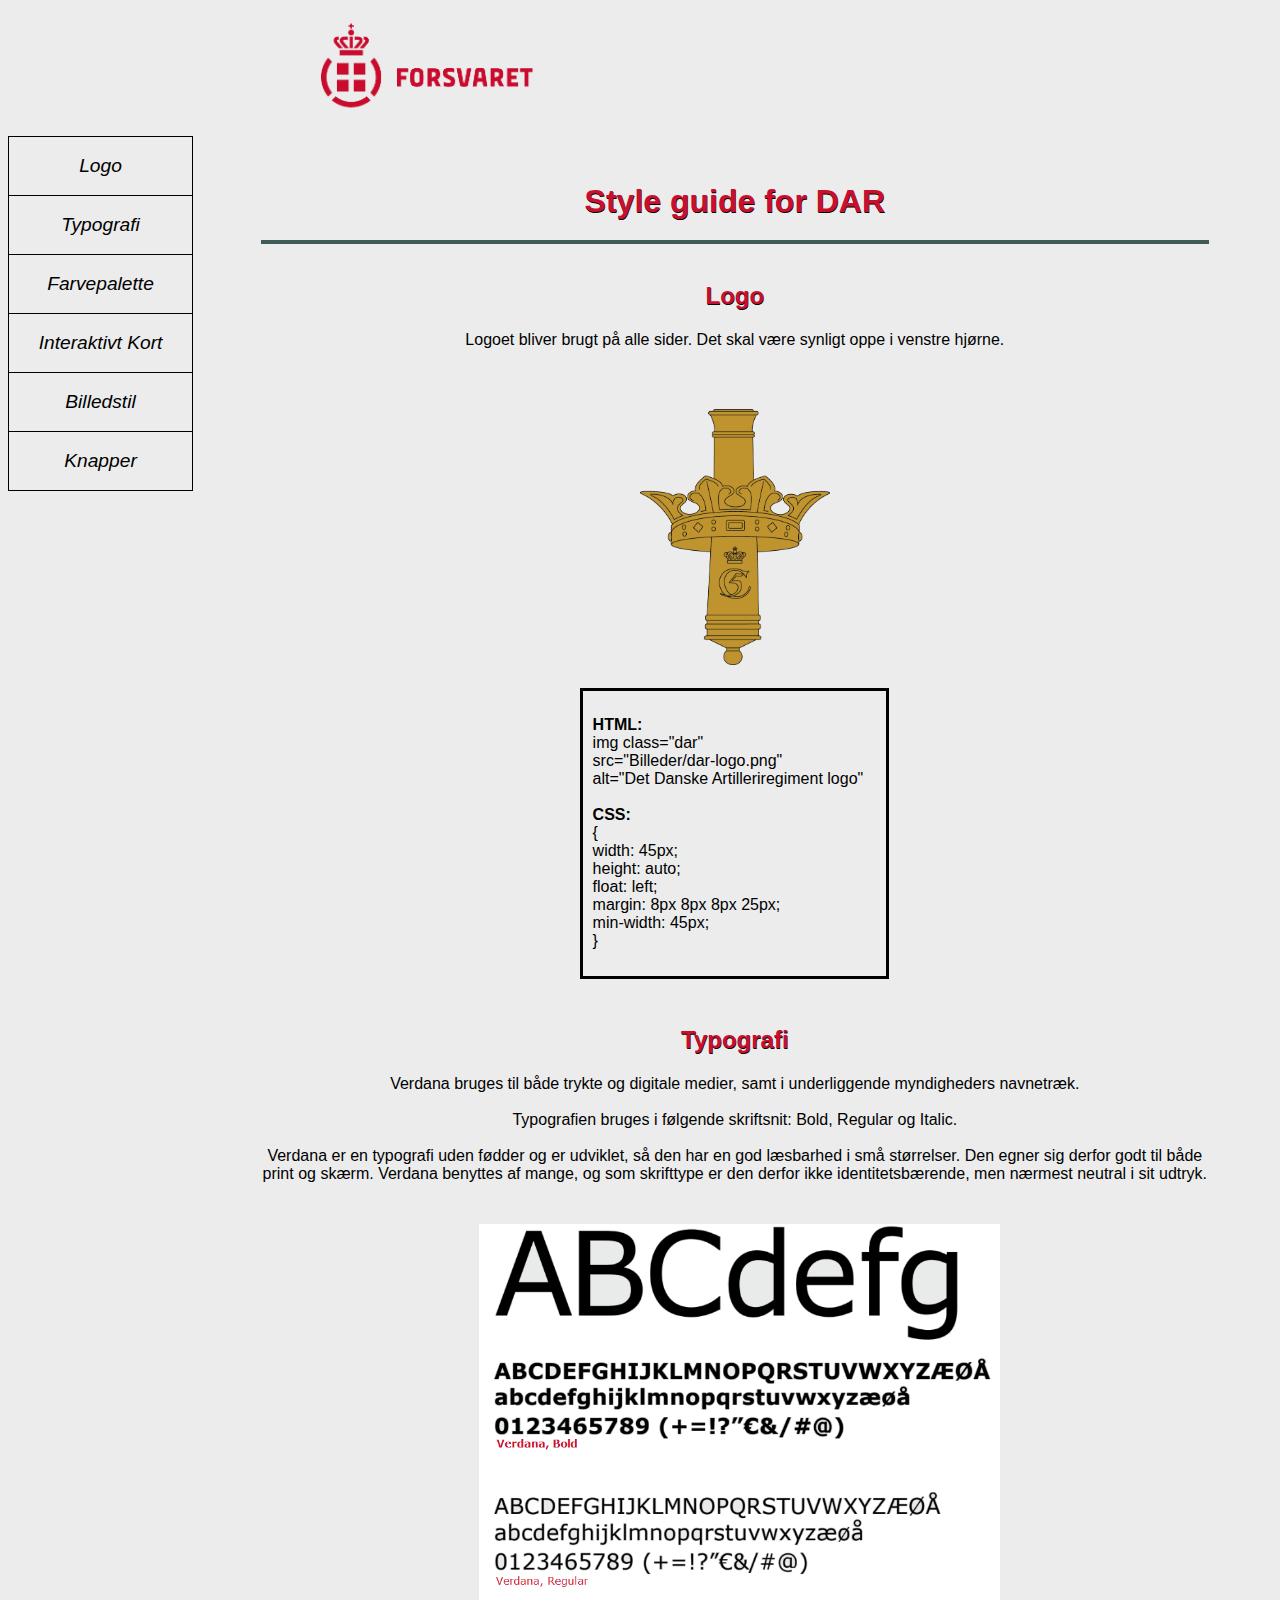
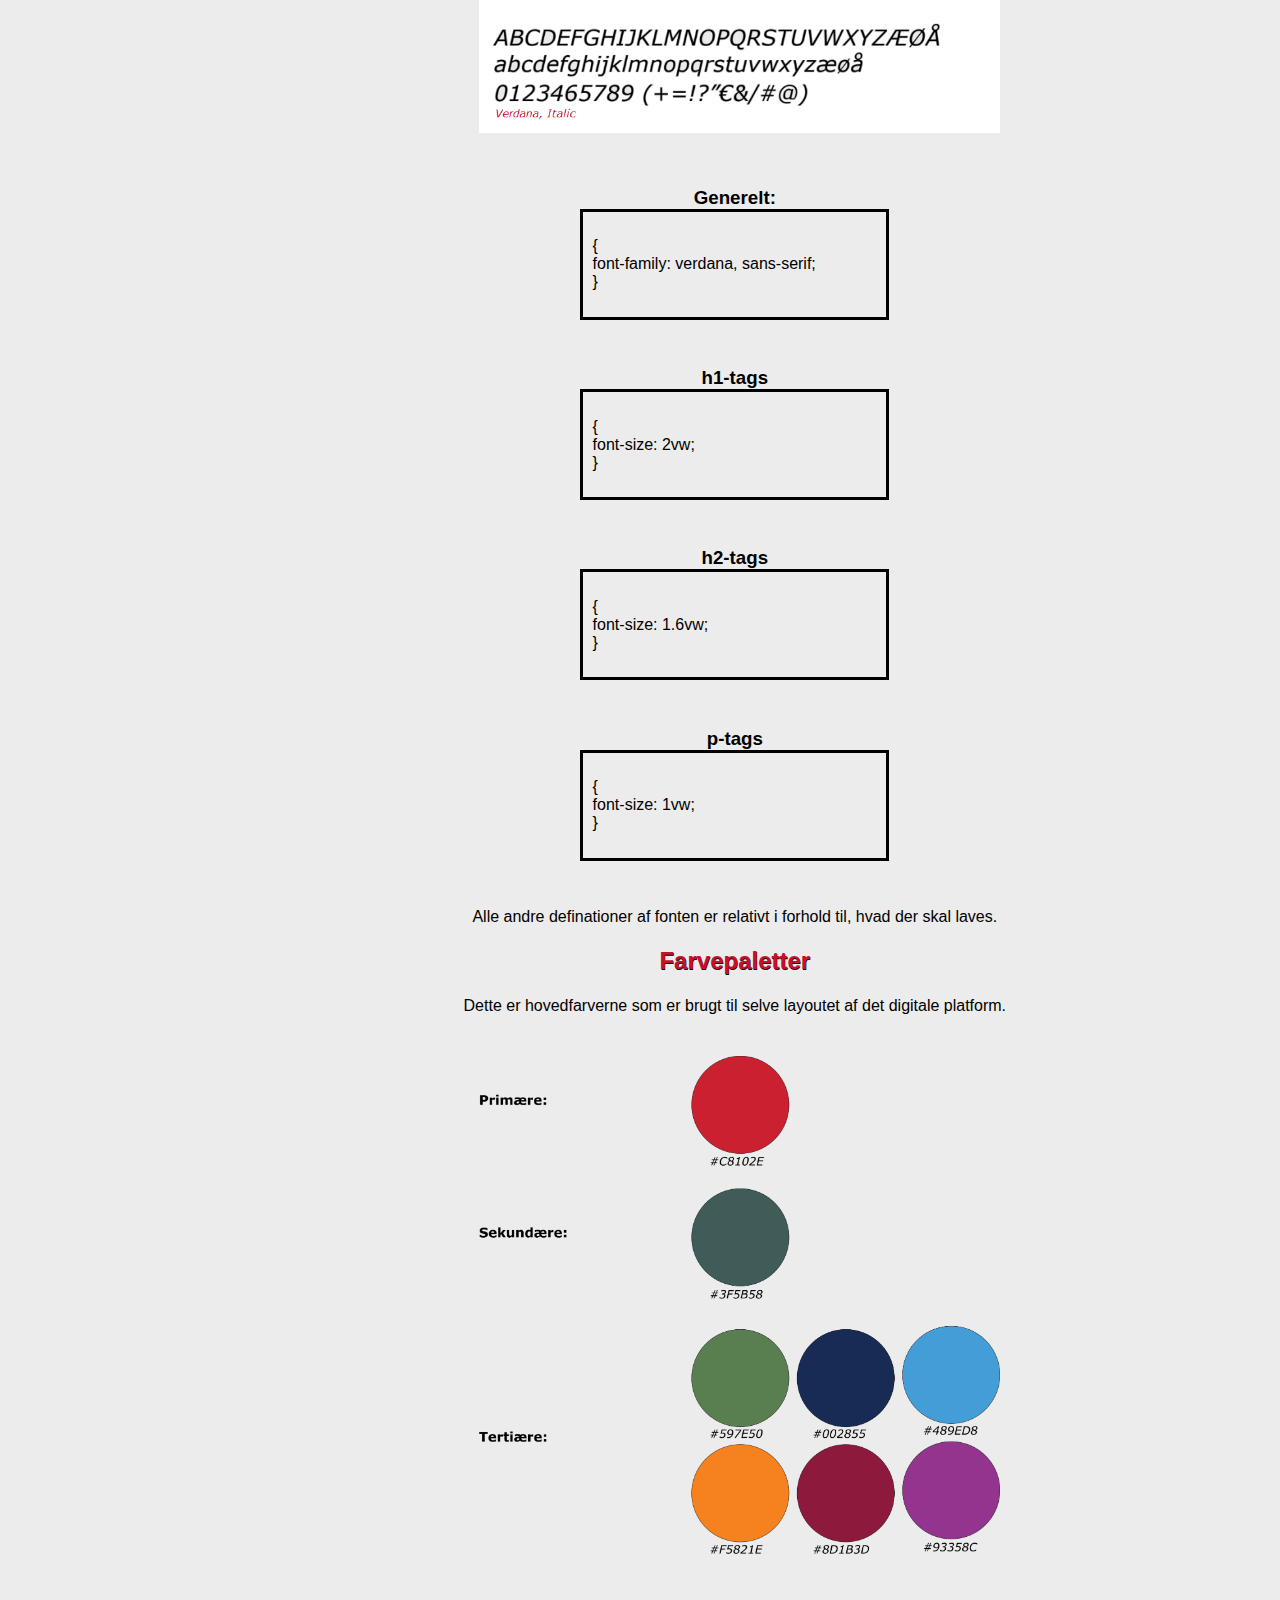
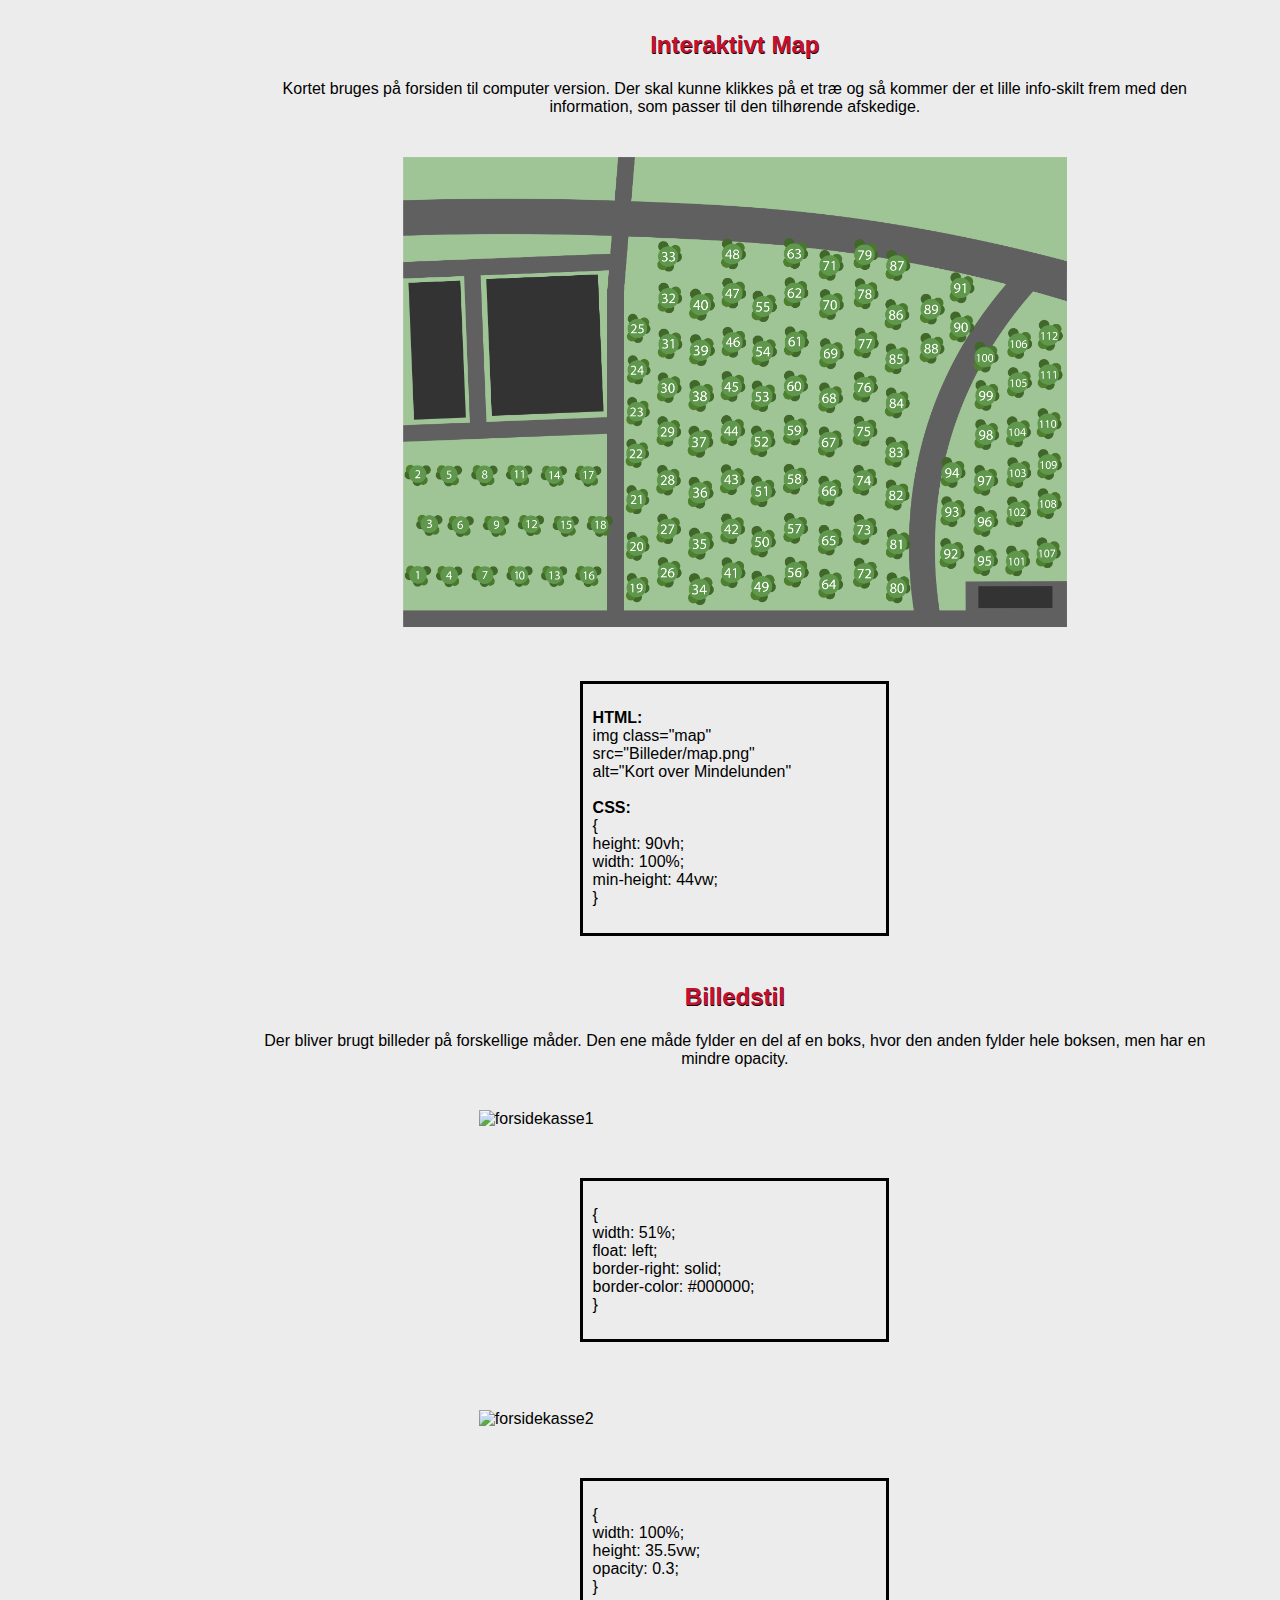
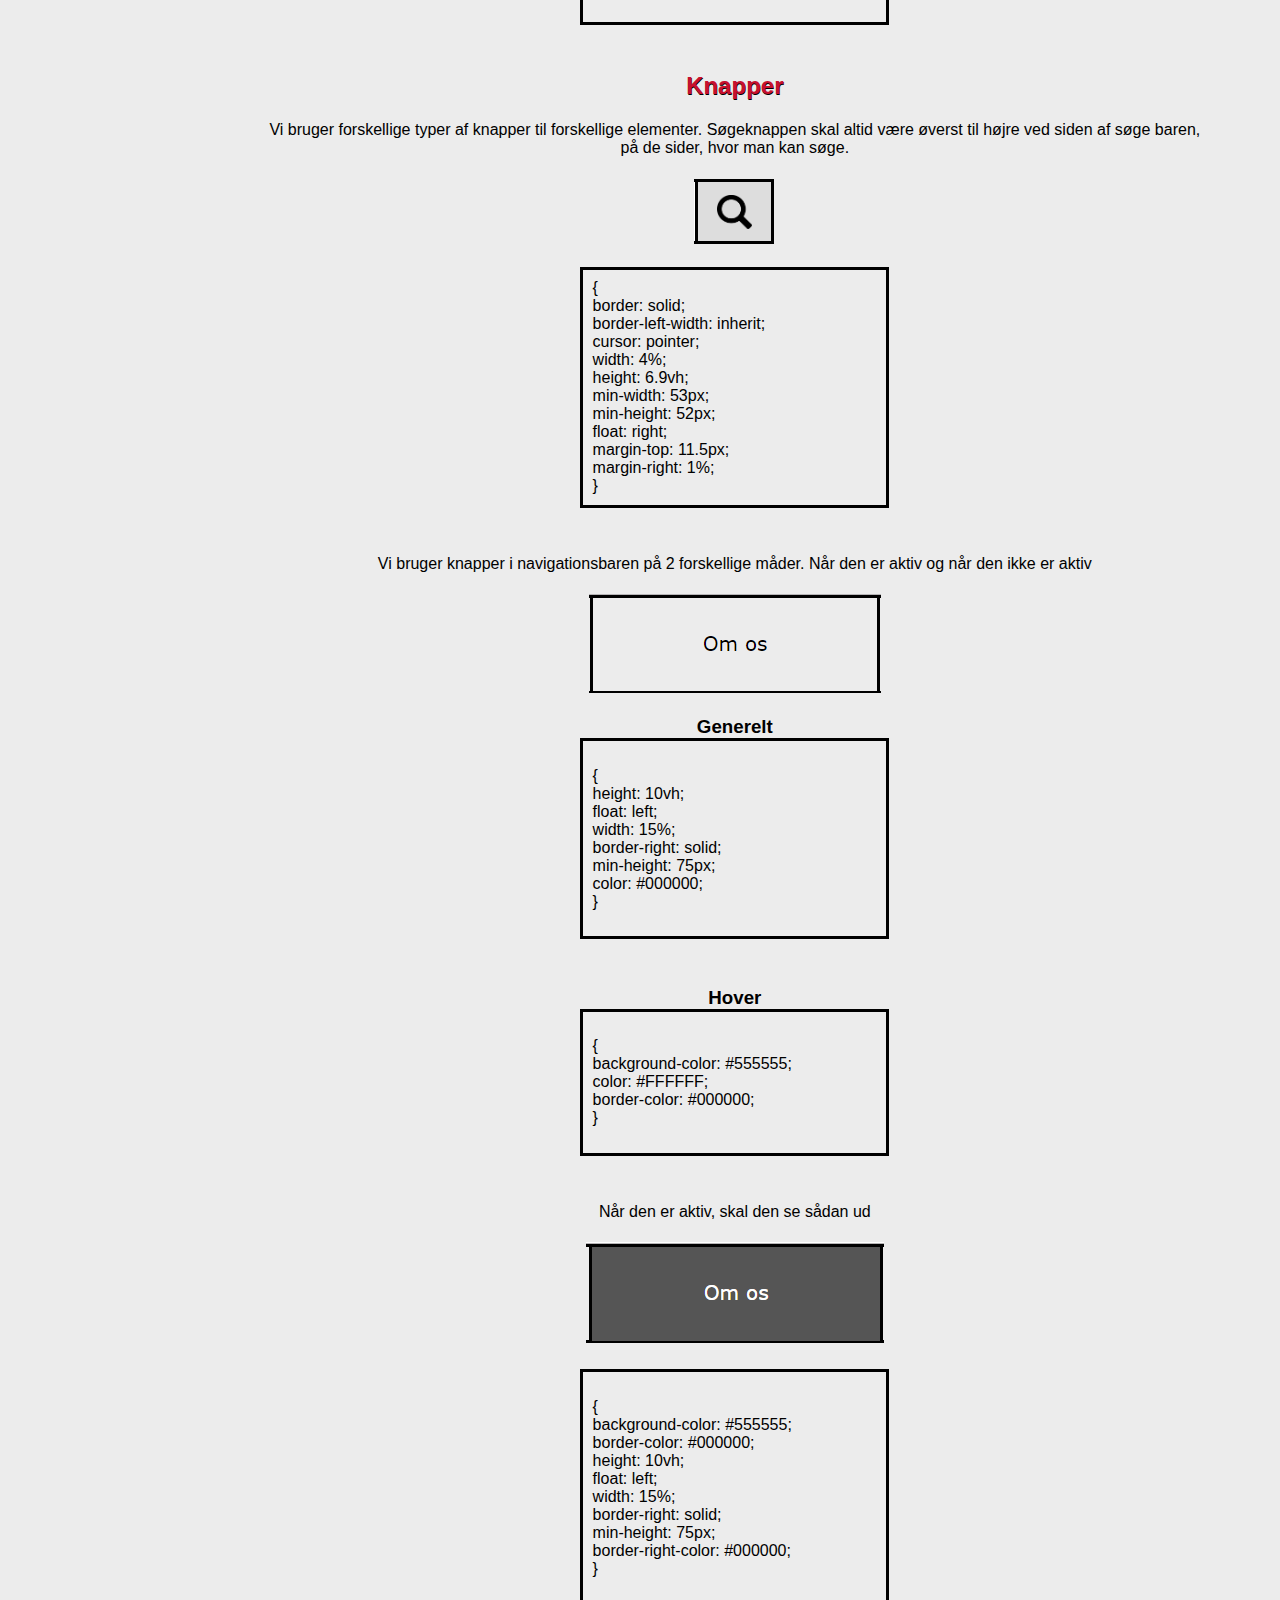
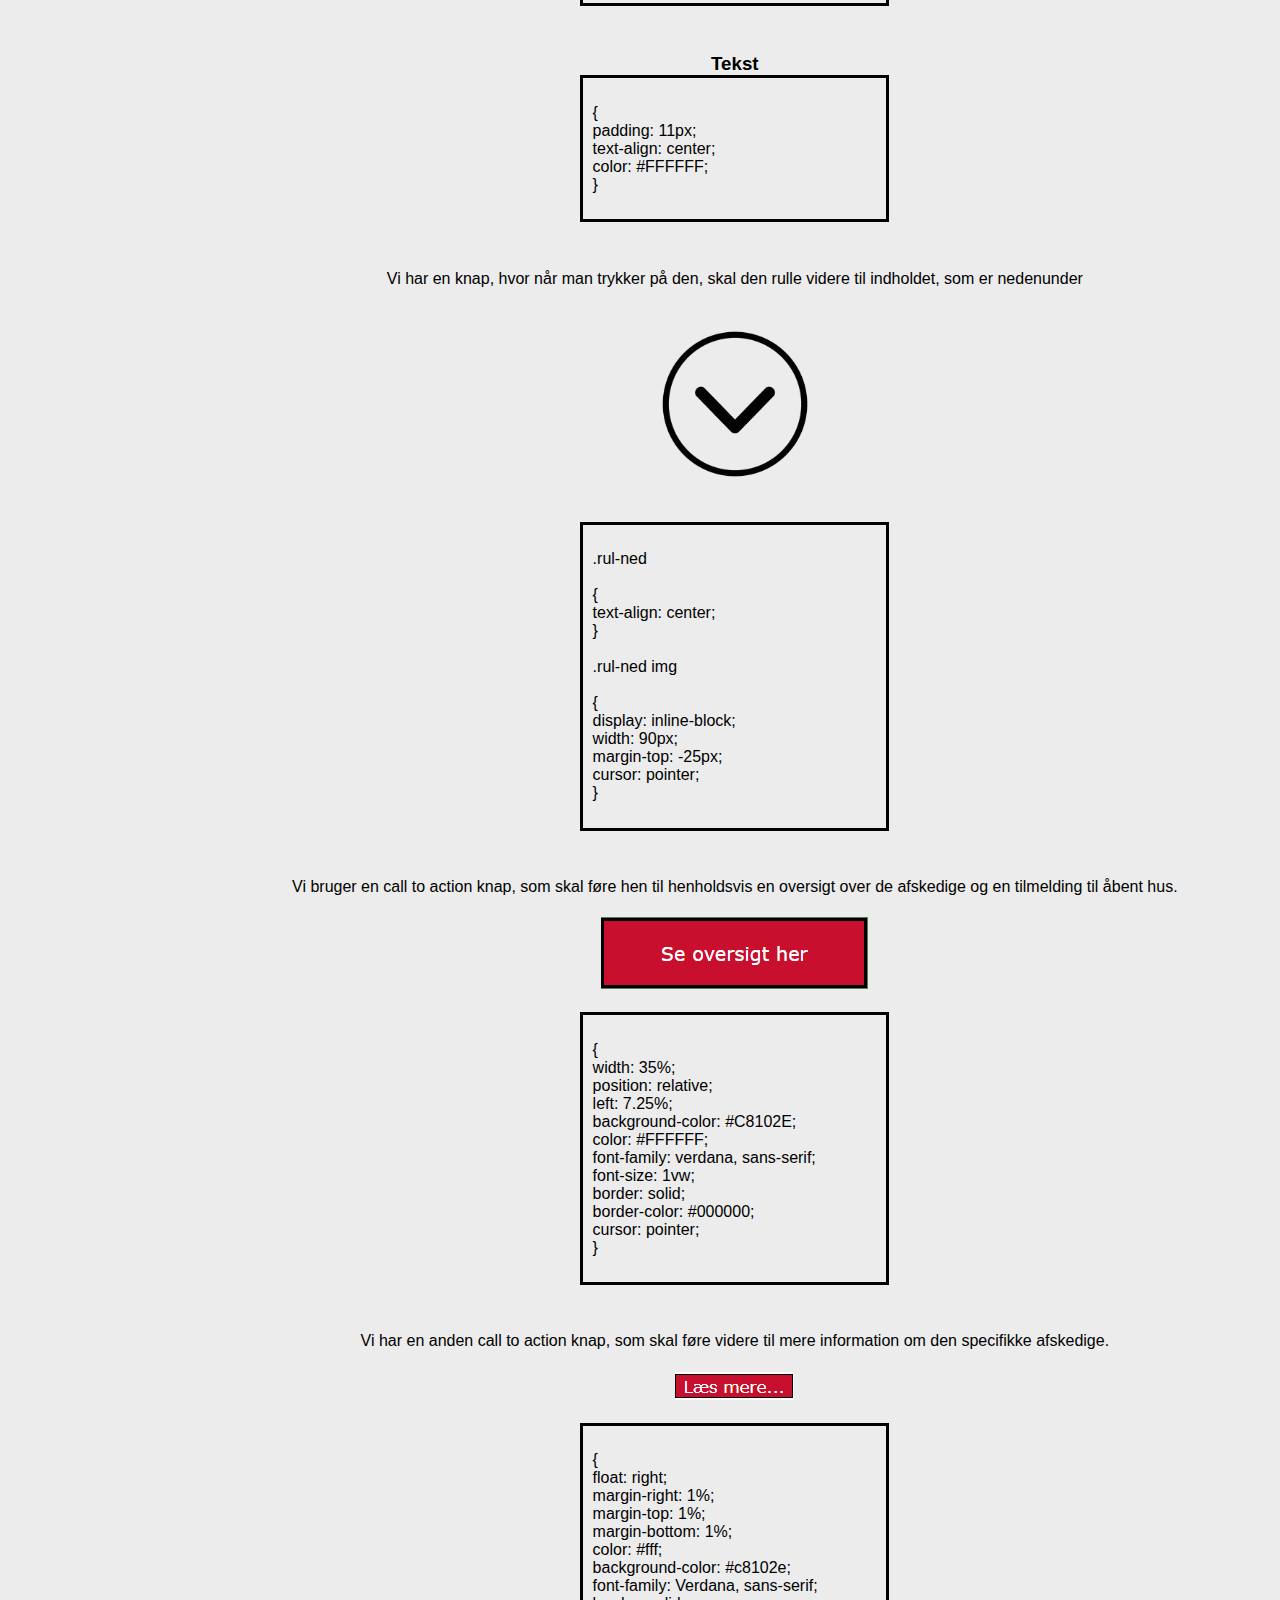
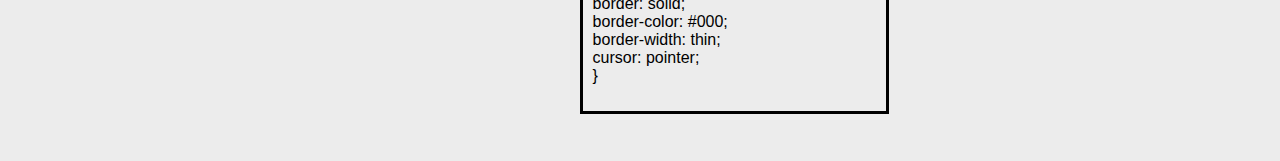
==== commit 078b06fc: "Opdateret i forhold til forskellige browsers" ====
--- a/styleguide.html
+++ b/styleguide.html
@@ -55,7 +55,7 @@
             Verdana er en typografi uden fødder og er udviklet, så den har en god læsbarhed i små størrelser. Den egner sig derfor godt til både print og skærm. Verdana benyttes af mange, og som skrifttype er den derfor ikke identitetsbærende, men nærmest neutral i sit udtryk.
         </h4>
         <div>
-            <img class="verdanaBoks" src="Billeder/verdana-billed.PNG">
+            <img class="verdanaBoks" src="Billeder/verdana-billed.PNG" alt="Font">
         </div>
         <h3>Generelt:</h3>
         <div class="kode-boks">
@@ -98,7 +98,7 @@
 <a name="map"><h2>Interaktivt Map
         </h2></a>
         <h4>Kortet bruges på forsiden til computer version. Der skal kunne klikkes på et træ og så kommer der et lille info-skilt frem med den information, som passer til den tilhørende afskedige.</h4>
-        <img class="interactiveMap" src="Billeder/map.png">
+        <img class="interactiveMap" src="Billeder/map.png" alt="Interaktivt kort">
         <div class="kode-boks">
             <p>
             <b>HTML:</b>
@@ -116,7 +116,7 @@
         </h2></a>
         <h4>Der bliver brugt billeder på forskellige måder. Den ene måde fylder en del af en boks, hvor den anden fylder hele boksen, men har en mindre opacity.</h4>
                         
-        <img class="billedeKasse1" src="billeder/forsidebilledekasse1.PNG" alt="forsidekasse1">
+        <img class="billedeKasse1" src="Billeder/forsidebilledekasse1.PNG" alt="forsidekasse1">
         <div class="kode-boks">
             <p>
             {
@@ -127,7 +127,7 @@
             <br>}</p>
         </div>
 
-        <img class="billedeKasse1" src="billeder/forsidebilledekasse2.PNG" alt="forsidekasse2">
+        <img class="billedeKasse1" src="Billeder/forsidebilledekasse2.PNG" alt="forsidekasse2">
         <div class="kode-boks">
             <p>
             {
--- a/CSS/styleguide.css
+++ b/CSS/styleguide.css
@@ -72,7 +72,6 @@
     margin-left: 23%;
     margin-top: 20px;
     margin-bottom: 50px;
-    padding-top:
 }
 
 .billedeKasse1 {
